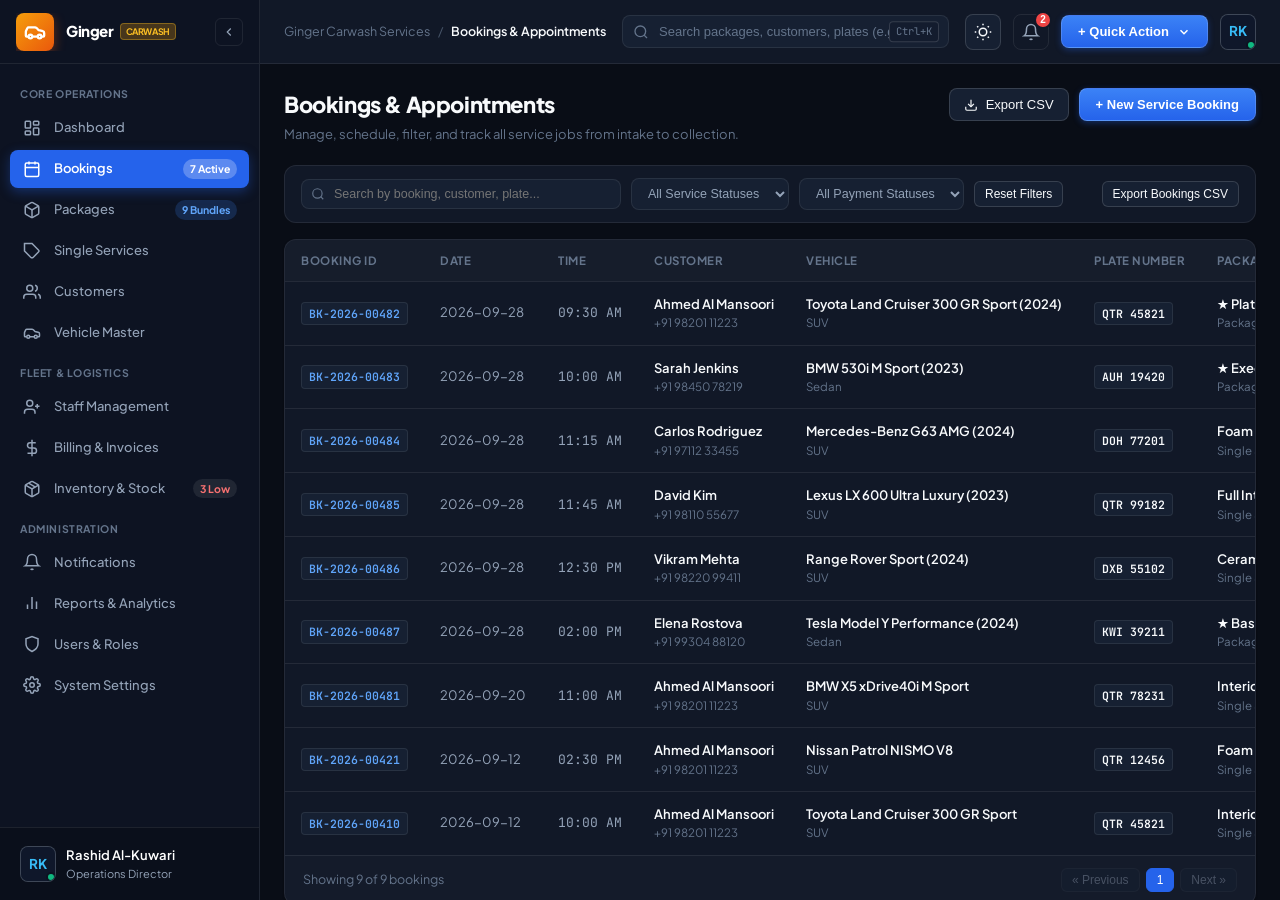
==== index.html @ 5193eb84 "first commit" ====
﻿<!DOCTYPE html>
<html lang="en" data-theme="dark">

<head>
  <meta charset="UTF-8">
  <meta name="viewport" content="width=device-width, initial-scale=1.0">
  <title>Ginger Carwash Services - Professional Car Wash & Detailing Management Platform</title>
  <meta name="description"
    content="Production-grade SaaS Car Wash & Detailing Operations System for Ginger Carwash Services. Manage packages, bookings, 11-stage workflow, customers, vehicles, inventory, staff, and billing.">

  <!-- Stylesheets -->
  <link rel="stylesheet" href="css/main.css">
  <link rel="stylesheet" href="css/components.css">
  <link rel="stylesheet" href="css/print.css" media="print">
</head>

<body data-theme="dark">
  <div id="app-root">

    <!-- =====================================================================
         SIDEBAR NAVIGATION
         ===================================================================== -->
    <aside class="sidebar" id="main-sidebar">
      <div class="sidebar-header">
        <a href="#" class="brand-wrapper" onclick="GingerApp.navigateTo('dashboard'); return false;">
          <div class="brand-icon" id="sidebar-brand-icon">
            <img src="./assets/images/logo-carwash.png" alt=""> 
          </div>
          <div class="brand-info">
            <span class="brand-name">Ginger <span class="brand-badge">CARWASH</span></span>
          </div>
        </a>
        <button class="sidebar-collapse-btn" id="sidebar-toggle-btn" title="Toggle Sidebar">
          <svg width="14" height="14" viewBox="0 0 24 24" fill="none" stroke="currentColor" stroke-width="2">
            <path d="M15 18l-6-6 6-6" />
          </svg>
        </button>
      </div>

      <nav class="sidebar-nav-container custom-scroll">
        <div class="nav-section-title">Core Operations</div>

        <a href="#dashboard" class="nav-item active" data-module="dashboard">
          <span class="nav-item-icon">
            <svg viewBox="0 0 24 24" fill="none" stroke="currentColor">
              <rect x="3" y="3" width="7" height="9" rx="1" />
              <rect x="14" y="3" width="7" height="5" rx="1" />
              <rect x="14" y="12" width="7" height="9" rx="1" />
              <rect x="3" y="16" width="7" height="5" rx="1" />
            </svg>
          </span>
          <span class="nav-item-label">Dashboard</span>
        </a>

        <a href="#bookings" class="nav-item" data-module="bookings">
          <span class="nav-item-icon">
            <svg viewBox="0 0 24 24" fill="none" stroke="currentColor">
              <rect x="3" y="4" width="18" height="18" rx="2" ry="2" />
              <line x1="16" y1="2" x2="16" y2="6" />
              <line x1="8" y1="2" x2="8" y2="6" />
              <line x1="3" y1="10" x2="21" y2="10" />
            </svg>
          </span>
          <span class="nav-item-label">Bookings</span>
          <span class="nav-item-badge">7 Active</span>
        </a>


        <!-- DEDICATED PACKAGES MODULE -->
        <a href="#packages" class="nav-item" data-module="packages">
          <span class="nav-item-icon">
            <svg viewBox="0 0 24 24" fill="none" stroke="currentColor">
              <path
                d="M21 16V8a2 2 0 0 0-1-1.73l-7-4a2 2 0 0 0-2 0l-7 4A2 2 0 0 0 3 8v8a2 2 0 0 0 1 1.73l7 4a2 2 0 0 0 2 0l7-4A2 2 0 0 0 21 16z" />
              <polyline points="3.27 6.96 12 12.01 20.73 6.96" />
              <line x1="12" y1="22.08" x2="12" y2="12" />
            </svg>
          </span>
          <span class="nav-item-label">Packages</span>
          <span class="nav-item-badge" style="background: rgba(59, 130, 246, 0.2); color: #60a5fa;">9 Bundles</span>
        </a>

        <a href="#services" class="nav-item" data-module="services">
          <span class="nav-item-icon">
            <svg viewBox="0 0 24 24" fill="none" stroke="currentColor">
              <path d="M20.59 13.41l-7.17 7.17a2 2 0 0 1-2.83 0L2 12V2h10l8.59 8.59a2 2 0 0 1 0 2.82z" />
              <line x1="7" y1="7" x2="7.01" y2="7" />
            </svg>
          </span>
          <span class="nav-item-label">Single Services</span>
        </a>

        <a href="#customers" class="nav-item" data-module="customers">
          <span class="nav-item-icon">
            <svg viewBox="0 0 24 24" fill="none" stroke="currentColor">
              <path d="M17 21v-2a4 4 0 0 0-4-4H5a4 4 0 0 0-4 4v2" />
              <circle cx="9" cy="7" r="4" />
              <path d="M23 21v-2a4 4 0 0 0-3-3.87" />
              <path d="M16 3.13a4 4 0 0 1 0 7.75" />
            </svg>
          </span>
          <span class="nav-item-label">Customers</span>
        </a>

        <a href="#vehicles" class="nav-item" data-module="vehicles">
          <span class="nav-item-icon">
            <svg viewBox="0 0 24 24" fill="none" stroke="currentColor">
              <path
                d="M19 17h2c.6 0 1-.4 1-1v-3c0-.9-.7-1.7-1.5-1.9C18.7 10.6 16 10 16 10s-1.3-1.4-2.2-2.3c-.5-.4-1.1-.7-1.8-.7H5c-.6 0-1.1.4-1.4.9l-1.4 2.9A3.7 3.7 0 0 0 2 12v4c0 .6.4 1 1 1h2" />
              <circle cx="7" cy="17" r="2" />
              <path d="M9 17h6" />
              <circle cx="17" cy="17" r="2" />
            </svg>
          </span>
          <span class="nav-item-label">Vehicle Master</span>
        </a>

        <div class="nav-section-title">Fleet & Logistics</div>

        <a href="#staff" class="nav-item" data-module="staff">
          <span class="nav-item-icon">
            <svg viewBox="0 0 24 24" fill="none" stroke="currentColor">
              <path d="M16 21v-2a4 4 0 0 0-4-4H6a4 4 0 0 0-4 4v2" />
              <circle cx="9" cy="7" r="4" />
              <line x1="19" y1="8" x2="19" y2="14" />
              <line x1="22" y1="11" x2="16" y2="11" />
            </svg>
          </span>
          <span class="nav-item-label">Staff Management</span>
        </a>

        <a href="#billing" class="nav-item" data-module="billing">
          <span class="nav-item-icon">
            <svg viewBox="0 0 24 24" fill="none" stroke="currentColor">
              <line x1="12" y1="1" x2="12" y2="23" />
              <path d="M17 5H9.5a3.5 3.5 0 0 0 0 7h5a3.5 3.5 0 0 1 0 7H6" />
            </svg>
          </span>
          <span class="nav-item-label">Billing & Invoices</span>
        </a>

        <a href="#inventory" class="nav-item" data-module="inventory">
          <span class="nav-item-icon">
            <svg viewBox="0 0 24 24" fill="none" stroke="currentColor">
              <line x1="16.5" y1="9.4" x2="7.5" y2="4.21" />
              <path
                d="M21 16V8a2 2 0 0 0-1-1.73l-7-4a2 2 0 0 0-2 0l-7 4A2 2 0 0 0 3 8v8a2 2 0 0 0 1 1.73l7 4a2 2 0 0 0 2 0l7-4A2 2 0 0 0 21 16z" />
              <polyline points="3.27 6.96 12 12.01 20.73 6.96" />
              <line x1="12" y1="22.08" x2="12" y2="12" />
            </svg>
          </span>
          <span class="nav-item-label">Inventory & Stock</span>
          <span class="nav-item-badge" style="color: #f87171; border-color: rgba(239, 68, 68, 0.3);">3 Low</span>
        </a>

        <div class="nav-section-title">Administration</div>

        <a href="#notifications" class="nav-item" data-module="notifications">
          <span class="nav-item-icon">
            <svg viewBox="0 0 24 24" fill="none" stroke="currentColor">
              <path d="M18 8A6 6 0 0 0 6 8c0 7-3 9-3 9h18s-3-2-3-9" />
              <path d="M13.73 21a2 2 0 0 1-3.46 0" />
            </svg>
          </span>
          <span class="nav-item-label">Notifications</span>
        </a>

        <a href="#reports" class="nav-item" data-module="reports">
          <span class="nav-item-icon">
            <svg viewBox="0 0 24 24" fill="none" stroke="currentColor">
              <line x1="18" y1="20" x2="18" y2="10" />
              <line x1="12" y1="20" x2="12" y2="4" />
              <line x1="6" y1="20" x2="6" y2="14" />
            </svg>
          </span>
          <span class="nav-item-label">Reports & Analytics</span>
        </a>

        <a href="#roles" class="nav-item" data-module="roles">
          <span class="nav-item-icon">
            <svg viewBox="0 0 24 24" fill="none" stroke="currentColor">
              <path d="M12 22s8-4 8-10V5l-8-3-8 3v7c0 6 8 10 8 10z" />
            </svg>
          </span>
          <span class="nav-item-label">Users & Roles</span>
        </a>

        <a href="#settings" class="nav-item" data-module="settings">
          <span class="nav-item-icon">
            <svg viewBox="0 0 24 24" fill="none" stroke="currentColor">
              <circle cx="12" cy="12" r="3" />
              <path
                d="M19.4 15a1.65 1.65 0 0 0 .33 1.82l.06.06a2 2 0 0 1 0 2.83 2 2 0 0 1-2.83 0l-.06-.06a1.65 1.65 0 0 0-1.82-.33 1.65 1.65 0 0 0-1 1.51V21a2 2 0 0 1-2 2 2 2 0 0 1-2-2v-.09A1.65 1.65 0 0 0 9 19.4a1.65 1.65 0 0 0-1.82.33l-.06.06a2 2 0 0 1-2.83 0 2 2 0 0 1 0-2.83l.06-.06a1.65 1.65 0 0 0 .33-1.82 1.65 1.65 0 0 0-1.51-1H3a2 2 0 0 1-2-2 2 2 0 0 1 2-2h.09A1.65 1.65 0 0 0 4.6 9a1.65 1.65 0 0 0-.33-1.82l-.06-.06a2 2 0 0 1 0-2.83 2 2 0 0 1 2.83 0l.06.06a1.65 1.65 0 0 0 1.82.33H9a1.65 1.65 0 0 0 1-1.51V3a2 2 0 0 1 2-2 2 2 0 0 1 2 2v.09a1.65 1.65 0 0 0 1 1.51 1.65 1.65 0 0 0 1.82-.33l.06-.06a2 2 0 0 1 2.83 0 2 2 0 0 1 0 2.83l-.06.06a1.65 1.65 0 0 0-.33 1.82V9a1.65 1.65 0 0 0 1.51 1H21a2 2 0 0 1 2 2 2 2 0 0 1-2 2h-.09a1.65 1.65 0 0 0-1.51 1z" />
            </svg>
          </span>
          <span class="nav-item-label">System Settings</span>
        </a>
      </nav>

      <div class="sidebar-footer">
        <div class="user-profile-widget" id="sidebar-user-card" onclick="GingerApp.openLoginScreen()"
          title="Click to Switch Account / Terminal Authorization">
          <div class="user-avatar-wrap">
            <div class="user-avatar-img" id="sidebar-user-avatar">RK</div>
            <div class="user-online-badge"></div>
          </div>
          <div class="user-info">
            <span class="user-name" id="sidebar-user-name">Rashid Al-Kuwari</span>
            <span class="user-role" id="sidebar-user-role">Operations Director</span>
          </div>
        </div>
      </div>
    </aside>

    <!-- =====================================================================
         MAIN VIEWPORT WRAPPER
         ===================================================================== -->
    <div class="main-wrapper">

      <!-- TOPBAR -->
      <header class="topbar">
        <div class="topbar-left">
          <nav class="page-breadcrumb">
            <a href="#" onclick="GingerApp.navigateTo('dashboard'); return false;">Ginger Carwash Services</a>
            <span class="page-breadcrumb-separator">/</span>
            <span class="page-breadcrumb-current" id="topbar-breadcrumb-current">Operational Dashboard</span>
          </nav>
        </div>

        <div class="topbar-center">
          <div class="global-search-container">
            <svg class="global-search-icon" viewBox="0 0 24 24" fill="none" stroke="currentColor" stroke-width="2">
              <circle cx="11" cy="11" r="8" />
              <line x1="21" y1="21" x2="16.65" y2="16.65" />
            </svg>
            <input type="text" class="global-search-input"
              placeholder="Search packages, customers, plates (e.g. QTR 45821), bookings, invoices...">
            <span class="global-search-shortcut">Ctrl+K</span>
          </div>
        </div>

        <div class="topbar-right">
          <!-- LIGHT / DARK MODE TOGGLE BUTTON -->
          <button class="topbar-action-btn" id="theme-toggle-btn" onclick="GingerApp.toggleTheme()"
            title="Toggle Light / Dark Mode">
            <svg width="18" height="18" viewBox="0 0 24 24" fill="none" stroke="currentColor" stroke-width="2">
              <circle cx="12" cy="12" r="5"></circle>
              <line x1="12" y1="1" x2="12" y2="3"></line>
              <line x1="12" y1="21" x2="12" y2="23"></line>
              <line x1="4.22" y1="4.22" x2="5.64" y2="5.64"></line>
              <line x1="18.36" y1="18.36" x2="19.78" y2="19.78"></line>
              <line x1="1" y1="12" x2="3" y2="12"></line>
              <line x1="21" y1="12" x2="23" y2="12"></line>
              <line x1="4.22" y1="19.78" x2="5.64" y2="18.36"></line>
              <line x1="18.36" y1="5.64" x2="19.78" y2="4.22"></line>
            </svg>
          </button>

          <!-- Notification Bell -->
          <div style="position: relative;">
            <button class="topbar-action-btn" id="topbar-notif-btn" title="System Notifications">
              <svg width="18" height="18" viewBox="0 0 24 24" fill="none" stroke="currentColor" stroke-width="2">
                <path d="M18 8A6 6 0 0 0 6 8c0 7-3 9-3 9h18s-3-2-3-9" />
                <path d="M13.73 21a2 2 0 0 1-3.46 0" />
              </svg>
              <span class="badge-counter" id="topbar-notif-count">2</span>
            </button>
            <div class="popover-menu" id="topbar-notif-dropdown" style="width: 320px;">
              <div
                style="padding: 8px 12px; font-weight: 700; font-size: 13px; border-bottom: 1px solid var(--border-subtle); display: flex; justify-content: space-between; align-items: center;">
                <span>Notifications</span>
                <a href="#" style="font-size: 11px; color: var(--primary-500); text-decoration: none;"
                  onclick="GingerApp.navigateTo('notifications'); return false;">View All</a>
              </div>
              <div id="topbar-notif-list" style="padding: 6px;"></div>
            </div>
          </div>

          <!-- Quick Action Dropdown -->
          <div class="quick-action-dropdown-wrap">
            <button class="btn-primary" id="btn-quick-action">
              <span>+ Quick Action</span>
              <svg width="14" height="14" viewBox="0 0 24 24" fill="none" stroke="currentColor" stroke-width="2.5">
                <polyline points="6 9 12 15 18 9" />
              </svg>
            </button>
            <div class="popover-menu" id="quick-action-menu">
              <div class="popover-item" onclick="GingerApp.openModal('add-booking-modal')">
                <span>📅</span> <span>New Service Booking</span>
              </div>
              <div class="popover-item" onclick="GingerApp.openCreatePackageModal()">
                <span>📦</span> <span>Create Package Bundle</span>
              </div>
              <div class="popover-item" onclick="GingerApp.openCreateCustomerModal()">
                <span>👤</span> <span>Register Customer</span>
              </div>
              <div class="popover-item" onclick="GingerApp.openCreateVehicleModal()">
                <span>🚗</span> <span>Add Vehicle to Master</span>
              </div>
              <div class="popover-item" onclick="GingerApp.openCreateServiceModal()">
                <span>✨</span> <span>Add Wash Service</span>
              </div>
              <div class="popover-item" onclick="GingerApp.openCreateStaffModal()">
                <span>🛠</span> <span>Add Staff Member</span>
              </div>
              <div class="popover-divider"></div>
              <div class="popover-item" onclick="GingerApp.openCreateProductModal()">
                <span>📦</span> <span>Add Inventory Product</span>
              </div>
            </div>
          </div>

          <!-- User Widget -->
          <div class="user-avatar-wrap" id="topbar-user-widget" style="cursor: pointer;" title="User Profile">
            <div class="user-avatar-img">RK</div>
            <div class="user-online-badge"></div>
          </div>
          <div class="popover-menu" id="user-profile-menu">
            <div style="padding: 10px 12px; border-bottom: 1px solid var(--border-subtle);">
              <div style="font-weight: 700; color: var(--text-primary);" id="topbar-user-name">Rashid Al-Kuwari</div>
              <div style="font-size: 11.5px; color: var(--text-tertiary);" id="topbar-user-role">Super Admin
                (Operations)</div>
            </div>
            <div class="popover-item" onclick="GingerApp.openLoginScreen()">
              <span>🔐</span> <span>Switch Account / Terminal Login</span>
            </div>
            <div class="popover-item" onclick="GingerApp.navigateTo('settings')">
              <span>⚙</span> <span>Business & System Settings</span>
            </div>
            <div class="popover-item" onclick="GingerApp.toggleTheme()">
              <span>🌓</span> <span>Toggle Dark / Light Mode</span>
            </div>
            <div class="popover-item" onclick="GingerVerifier.runAll()">
              <span>🧪</span> <span>Run System Verification Suite</span>
            </div>
            <div class="popover-divider"></div>
            <div class="popover-item" style="color: var(--danger);" onclick="GingerApp.signOut()">
              <span>🚪</span> <span>Sign Out to Login Screen</span>
            </div>
          </div>
        </div>
      </header>

      <!-- PAGE CONTENT AREA -->
      <main class="page-content-area custom-scroll">

        <!-- ===================================================================
             1. DASHBOARD PAGE
             =================================================================== -->
        <section id="page-dashboard" class="page-module active-module">
          <div class="module-header">
            <div class="module-title-group">
              <h1>Operational Dashboard</h1>
              <p>Ginger Carwash Services live service volume, customer bookings, staff schedules, and revenue.</p>
            </div>
            <div class="module-actions">
              <button class="btn-secondary" onclick="ReportsEngine.exportToCsv('bookings')">
                <svg width="14" height="14" viewBox="0 0 24 24" fill="none" stroke="currentColor" stroke-width="2">
                  <path d="M21 15v4a2 2 0 0 1-2 2H5a2 2 0 0 1-2-2v-4" />
                  <polyline points="7 10 12 15 17 10" />
                  <line x1="12" y1="15" x2="12" y2="3" />
                </svg>
                Export CSV
              </button>
              <button class="btn-primary" onclick="GingerApp.openModal('add-booking-modal')">
                + New Service Booking
              </button>
            </div>
          </div>

          <!-- KPI Grid -->
          <div class="kpi-grid">
            <div class="kpi-card accent-primary">
              <div class="kpi-top">
                <span class="kpi-label">Total Bookings</span>
                <div class="kpi-icon-wrap">📅</div>
              </div>
              <div class="kpi-value" id="kpi-total-bookings">7</div>
              <div class="kpi-trend trend-up">
                <span>↑ +18.4%</span>
                <span style="color: var(--text-tertiary);">vs last week</span>
              </div>
            </div>

            <div class="kpi-card accent-cyan">
              <div class="kpi-top">
                <span class="kpi-label">Today's Bookings</span>
                <div class="kpi-icon-wrap">🚗</div>
              </div>
              <div class="kpi-value" id="kpi-today-bookings">7</div>
              <div class="kpi-trend trend-up">
                <span>↑ 4 new today</span>
                <span style="color: var(--text-tertiary);">on schedule</span>
              </div>
            </div>

            <div class="kpi-card accent-success">
              <div class="kpi-top">
                <span class="kpi-label">Completed Washes</span>
                <div class="kpi-icon-wrap">✓</div>
              </div>
              <div class="kpi-value" id="kpi-completed-services">2</div>
              <div class="kpi-trend trend-up">
                <span>99.2%</span>
                <span style="color: var(--text-tertiary);">on-time rate</span>
              </div>
            </div>

            <div class="kpi-card accent-warning">
              <div class="kpi-top">
                <span class="kpi-label">Active Services</span>
                <div class="kpi-icon-wrap">⏱</div>
              </div>
              <div class="kpi-value" id="kpi-pending-services">5</div>
              <div class="kpi-trend trend-neutral">
                <span>Services currently in progress</span>
              </div>
            </div>

            <div class="kpi-card accent-purple">
              <div class="kpi-top">
                <span class="kpi-label">Registered Customers</span>
                <div class="kpi-icon-wrap">👥</div>
              </div>
              <div class="kpi-value" id="kpi-total-customers">6</div>
              <div class="kpi-trend trend-up">
                <span>2 VIP accounts</span>
              </div>
            </div>

            <div class="kpi-card accent-success">
              <div class="kpi-top">
                <span class="kpi-label">Today's Revenue</span>
                <div class="kpi-icon-wrap">₹</div>
              </div>
              <div class="kpi-value" id="kpi-total-revenue">₹ 10,443</div>
              <div class="kpi-trend trend-up">
                <span>↑ +12.5%</span>
                <span style="color: var(--text-tertiary);">vs yesterday</span>
              </div>
            </div>

            <div class="kpi-card accent-warning">
              <div class="kpi-top">
                <span class="kpi-label">Pending Payments</span>
                <div class="kpi-icon-wrap">💳</div>
              </div>
              <div class="kpi-value" id="kpi-pending-payments">₹ 767</div>
              <div class="kpi-trend trend-neutral">
                <span>1 invoice pending</span>
              </div>
            </div>

            <div class="kpi-card accent-danger">
              <div class="kpi-top">
                <span class="kpi-label">Low Stock Alerts</span>
                <div class="kpi-icon-wrap">⚠</div>
              </div>
              <div class="kpi-value" id="kpi-low-stock" style="color: #f87171;">3</div>
              <div class="kpi-trend trend-down">
                <span>Items need reorder</span>
              </div>
            </div>
          </div>

          <!-- Service Status Overview (Workflow Lifecycle) -->
          <div class="service-status-bar"
            style="background: var(--bg-surface-elevated); border: 1px solid var(--border-medium); border-radius: var(--radius-lg); padding: 18px 20px;">
            <div class="service-status-header"
              style="margin-bottom: 14px; display: flex; justify-content: space-between; align-items: center;">
              <div class="service-status-title"
                style="display: flex; align-items: center; gap: 8px; font-weight: 700; font-size: 14px; color: var(--text-primary);">
                <svg width="18" height="18" viewBox="0 0 24 24" fill="none" stroke="currentColor" stroke-width="2">
                  <path d="M22 11.08V12a10 10 0 1 1-5.93-9.14" />
                  <polyline points="22 4 12 14.01 9 11.01" />
                </svg>
                <span>Today's Service Workflow & Booking Statuses</span>
              </div>
              <button class="btn-secondary btn-sm" onclick="GingerApp.navigateTo('bookings')">
                View All Bookings →
              </button>
            </div>
            <div class="status-summary-pills-grid" id="dashboard-status-summary-grid"
              style="display: grid; grid-template-columns: repeat(auto-fit, minmax(140px, 1fr)); gap: 12px;">
              <!-- Rendered via JS: Confirmed, Checked In, In Service, Quality Check, Ready for Pickup, Completed -->
            </div>
          </div>

          <!-- Charts Grid -->
          <div class="charts-grid-2">
            <div class="chart-card">
              <div class="chart-header">
                <div class="chart-title">Booking Overview by Day</div>
                <div class="chart-legend">
                  <div class="legend-item"><span class="legend-color" style="background: #2563eb;"></span> Completed
                  </div>
                  <div class="legend-item"><span class="legend-color" style="background: #f59e0b;"></span> In Service
                  </div>
                </div>
              </div>
              <div class="svg-chart-container" id="chart-bookings-overview-svg"></div>
            </div>

            <div class="chart-card">
              <div class="chart-header">
                <div class="chart-title">Revenue Trajectory (₹)</div>
                <div class="chart-legend">
                  <div class="legend-item"><span class="legend-color" style="background: #10b981;"></span> Daily Gross
                  </div>
                </div>
              </div>
              <div class="svg-chart-container" id="chart-revenue-overview-svg"></div>
            </div>
          </div>

          <!-- Today's Appointments Table -->
          <div class="table-card" style="margin-bottom: 24px;">
            <div class="modal-header" style="border-bottom: 1px solid var(--border-subtle); background: transparent;">
              <div class="modal-title">
                <svg width="18" height="18" viewBox="0 0 24 24" fill="none" stroke="currentColor" stroke-width="2">
                  <circle cx="12" cy="12" r="10" />
                  <polyline points="12 6 12 12 16 14" />
                </svg>
                <span>Today's Service Appointments</span>
              </div>
              <button class="btn-secondary btn-sm" onclick="GingerApp.navigateTo('bookings')">View All Bookings
                →</button>
            </div>
            <div class="table-responsive">
              <table class="data-table">
                <thead>
                  <tr>
                    <th>Booking ID</th>
                    <th>Customer</th>
                    <th>Vehicle</th>
                    <th>Service / Package</th>
                    <th>Staff Assigned</th>
                    <th>Appt Time</th>
                    <th>Status</th>
                    <th>Payment</th>
                    <th>Actions</th>
                  </tr>
                </thead>
                <tbody id="dashboard-today-table-body">
                  <!-- Populated via JS -->
                </tbody>
              </table>
            </div>
          </div>

          <!-- Low Stock Alert Box -->
          <div class="table-card">
            <div class="modal-header" style="border-bottom: 1px solid var(--border-subtle); background: transparent;">
              <div class="modal-title" style="color: #f87171;">
                <svg width="18" height="18" viewBox="0 0 24 24" fill="none" stroke="currentColor" stroke-width="2">
                  <path d="M10.29 3.86L1.82 18a2 2 0 0 0 1.71 3h16.94a2 2 0 0 0 1.71-3L13.71 3.86a2 2 0 0 0-3.42 0z" />
                  <line x1="12" y1="9" x2="12" y2="13" />
                  <line x1="12" y1="17" x2="12.01" y2="17" />
                </svg>
                <span>Low Consumables & Chemical Alerts</span>
              </div>
              <button class="btn-secondary btn-sm" onclick="GingerApp.navigateTo('inventory')">Manage Stock →</button>
            </div>
            <div class="table-responsive">
              <table class="data-table">
                <thead>
                  <tr>
                    <th>Chemical / Consumable Product</th>
                    <th>Current Stock</th>
                    <th>Minimum Safety Level</th>
                    <th>Preferred Supplier</th>
                    <th>Alert Status</th>
                    <th>Action</th>
                  </tr>
                </thead>
                <tbody id="dashboard-low-stock-body">
                  <!-- Populated via JS -->
                </tbody>
              </table>
            </div>
          </div>
        </section>

        <!-- ===================================================================
             2. BOOKINGS & APPOINTMENTS PAGE
             =================================================================== -->
        <section id="page-bookings" class="page-module">
          <div class="module-header">
            <div class="module-title-group">
              <h1>Bookings & Appointments</h1>
              <p>Manage, schedule, filter, and track all service jobs from intake to collection.</p>
            </div>
            <div class="module-actions">
              <button class="btn-secondary" onclick="ReportsEngine.exportToCsv('bookings')">
                <svg width="14" height="14" viewBox="0 0 24 24" fill="none" stroke="currentColor" stroke-width="2">
                  <path d="M21 15v4a2 2 0 0 1-2 2H5a2 2 0 0 1-2-2v-4" />
                  <polyline points="7 10 12 15 17 10" />
                  <line x1="12" y1="15" x2="12" y2="3" />
                </svg>
                Export CSV
              </button>
              <button class="btn-primary" onclick="GingerApp.openModal('add-booking-modal')">
                + New Service Booking
              </button>
            </div>
          </div>

          <!-- Filter Toolbar -->
          <div class="filter-toolbar">
            <div class="filter-group-left">
              <div class="filter-search-box">
                <svg viewBox="0 0 24 24" fill="none" stroke="currentColor" stroke-width="2">
                  <circle cx="11" cy="11" r="8" />
                  <line x1="21" y1="21" x2="16.65" y2="16.65" />
                </svg>
                <input type="text" id="filter-bookings-search" placeholder="Search by booking, customer, plate..."
                  oninput="GingerApp.filters.bookings.search = this.value; GingerApp.renderBookingsTable();">
              </div>

              <select class="filter-select" id="filter-bookings-status"
                onchange="GingerApp.filters.bookings.status = this.value; GingerApp.renderBookingsTable();">
                <option value="all">All Service Statuses</option>
                <option value="Pending">Pending</option>
                <option value="Confirmed">Confirmed</option>
                <option value="Checked In">Checked In</option>
                <option value="In Service">In Service</option>
                <option value="Quality Check">Quality Check</option>
                <option value="Ready for Pickup">Ready for Pickup</option>
                <option value="Completed">Completed</option>
                <option value="Cancelled">Cancelled</option>
              </select>

              <select class="filter-select" id="filter-bookings-payment"
                onchange="GingerApp.filters.bookings.payment = this.value; GingerApp.renderBookingsTable();">
                <option value="all">All Payment Statuses</option>
                <option value="Paid">Paid</option>
                <option value="Pending">Payment Pending</option>
              </select>

              <button class="btn-secondary btn-sm" onclick="GingerApp.resetBookingFilters()">Reset Filters</button>
            </div>

            <div class="filter-group-right">
              <button class="btn-secondary btn-sm" onclick="ReportsEngine.exportToCsv('bookings')">
                Export Bookings CSV
              </button>
            </div>
          </div>

          <!-- Bookings Table -->
          <div class="table-card">
            <div class="table-responsive">
              <table class="data-table">
                <thead>
                  <tr>
                    <th class="sortable">Booking ID</th>
                    <th class="sortable">Date</th>
                    <th>Time</th>
                    <th>Customer</th>
                    <th>Vehicle</th>
                    <th>Plate Number</th>
                    <th>Package / Service</th>
                    <th>Assigned Staff</th>
                    <th>Amount</th>
                    <th>Payment</th>
                    <th>Status</th>
                    <th>Actions</th>
                  </tr>
                </thead>
                <tbody id="bookings-table-body">
                  <!-- Populated via JS -->
                </tbody>
              </table>
            </div>
            <div class="table-footer">
              <span id="bookings-count-label">Showing bookings</span>
              <div class="pagination-controls">
                <button class="pagination-btn" disabled>« Previous</button>
                <button class="pagination-btn active">1</button>
                <button class="pagination-btn" disabled>Next »</button>
              </div>
            </div>
          </div>
        </section>


        <!-- ===================================================================
             4. DEDICATED PACKAGES MODULE
             =================================================================== -->
        <section id="page-packages" class="page-module">
          <div class="module-header">
            <div class="module-title-group">
              <h1>Car Wash Packages & Detailing Bundles</h1>
              <p>Design, configure, and manage comprehensive car wash packages tailored for different vehicle classes.
              </p>
            </div>
            <div class="module-actions">
              <div class="view-toggle-group">
                <button type="button" class="view-toggle-btn active" id="btn-packages-view-cards"
                  onclick="GingerApp.togglePackagesView('cards')">
                  <svg width="14" height="14" viewBox="0 0 24 24" fill="none" stroke="currentColor" stroke-width="2">
                    <rect x="3" y="3" width="7" height="7"></rect>
                    <rect x="14" y="3" width="7" height="7"></rect>
                    <rect x="14" y="14" width="7" height="7"></rect>
                    <rect x="3" y="14" width="7" height="7"></rect>
                  </svg>
                  Package Cards
                </button>
                <button type="button" class="view-toggle-btn" id="btn-packages-view-table"
                  onclick="GingerApp.togglePackagesView('table')">
                  <svg width="14" height="14" viewBox="0 0 24 24" fill="none" stroke="currentColor" stroke-width="2">
                    <line x1="8" y1="6" x2="21" y2="6"></line>
                    <line x1="8" y1="12" x2="21" y2="12"></line>
                    <line x1="8" y1="18" x2="21" y2="18"></line>
                    <line x1="3" y1="6" x2="3.01" y2="6"></line>
                    <line x1="3" y1="12" x2="3.01" y2="12"></line>
                    <line x1="3" y1="18" x2="3.01" y2="18"></line>
                  </svg>
                  Table View
                </button>
              </div>
              <button class="btn-secondary" onclick="ReportsEngine.exportToCsv('packages')">
                <svg width="14" height="14" viewBox="0 0 24 24" fill="none" stroke="currentColor" stroke-width="2">
                  <path d="M21 15v4a2 2 0 0 1-2 2H5a2 2 0 0 1-2-2v-4" />
                  <polyline points="7 10 12 15 17 10" />
                  <line x1="12" y1="15" x2="12" y2="3" />
                </svg>
                Export CSV
              </button>
              <button class="btn-secondary" onclick="GingerApp.openPurchasePackageModal()"
                style="border-color: #3b82f6; color: #60a5fa;">
                + Purchase / Assign Package
              </button>
              <button class="btn-primary" onclick="GingerApp.openCreatePackageModal()">
                + Create New Package
              </button>
            </div>
          </div>

          <!-- Filter Toolbar for Packages -->
          <div class="filter-toolbar">
            <div class="filter-group-left">
              <div class="filter-search-box">
                <svg viewBox="0 0 24 24" fill="none" stroke="currentColor" stroke-width="2">
                  <circle cx="11" cy="11" r="8" />
                  <line x1="21" y1="21" x2="16.65" y2="16.65" />
                </svg>
                <input type="text" id="filter-packages-search" placeholder="Search package name, type, description..."
                  oninput="GingerApp.filters.packages.search = this.value; GingerApp.renderPackagesTable();">
              </div>

              <select class="filter-select" id="filter-packages-type"
                onchange="GingerApp.filters.packages.type = this.value; GingerApp.renderPackagesTable();">
                <option value="all">All Package Categories</option>
                <option value="Basic Wash">Basic Wash</option>
                <option value="Standard Wash">Standard Wash</option>
                <option value="Premium Wash">Premium Wash</option>
                <option value="Interior Cleaning">Interior Cleaning</option>
                <option value="Exterior Cleaning">Exterior Cleaning</option>
                <option value="Full Car Detailing">Full Car Detailing</option>
                <option value="Express Wash">Express Wash</option>
                <option value="Deep Cleaning">Deep Cleaning</option>
                <option value="SUV / Large Vehicle Packages">SUV / Large Vehicle Packages</option>
              </select>

              <select class="filter-select" id="filter-packages-vehicle"
                onchange="GingerApp.filters.packages.vehicle = this.value; GingerApp.renderPackagesTable();">
                <option value="all">All Vehicle Types</option>
                <option value="All Types">All Types</option>
                <option value="Sedan / Hatchback">Sedan / Hatchback</option>
                <option value="SUV / Truck">SUV / Truck</option>
              </select>

              <select class="filter-select" id="filter-packages-status"
                onchange="GingerApp.filters.packages.status = this.value; GingerApp.renderPackagesTable();">
                <option value="all">All Statuses</option>
                <option value="Active">Active</option>
                <option value="Inactive">Inactive</option>
              </select>

              <select class="filter-select" id="filter-packages-price"
                onchange="GingerApp.filters.packages.priceRange = this.value; GingerApp.renderPackagesTable();">
                <option value="all">All Price Ranges</option>
                <option value="under-1500">Under ₹1,500</option>
                <option value="1500-3000">₹1,500 - ₹3,000</option>
                <option value="3000-6000">₹3,000 - ₹6,000</option>
                <option value="above-6000">Above ₹6,000</option>
              </select>

              <button class="btn-secondary btn-sm" onclick="GingerApp.resetPackageFilters()">Reset Filters</button>
            </div>
          </div>

          <!-- Cards View (Primary Display with Washes, Validity & Price) -->
          <div id="packages-cards-container">
            <div class="packages-cards-grid" id="packages-cards-grid">
              <!-- Populated via JS -->
            </div>
          </div>

          <!-- Table View (Toggleable) -->
          <div class="table-card" id="packages-table-container" style="display: none; margin-top: 16px;">
            <div class="table-responsive">
              <table class="data-table">
                <thead>
                  <tr>
                    <th>Package Name</th>
                    <th>Category</th>
                    <th>Vehicle Type</th>
                    <th>Included Washes</th>
                    <th>Validity Period</th>
                    <th>Included Services</th>
                    <th>Duration</th>
                    <th>Pricing (Pkg / Reg)</th>
                    <th>Status</th>
                    <th>Actions</th>
                  </tr>
                </thead>
                <tbody id="packages-table-body">
                  <!-- Populated via JS -->
                </tbody>
              </table>
            </div>
            <div class="table-footer">
              <span id="packages-count-label">Showing packages</span>
            </div>
          </div>
        </section>

        <!-- ===================================================================
             5. SINGLE SERVICES MODULE
             =================================================================== -->
        <section id="page-services" class="page-module">
          <div class="module-header">
            <div class="module-title-group">
              <h1>Individual Wash & Detailing Services</h1>
              <p>Manage standalone detailing treatments, duration, and baseline pricing.</p>
            </div>
            <div class="module-actions">
              <button class="btn-primary" onclick="GingerApp.openCreateServiceModal()">+ Add New Service</button>
            </div>
          </div>

          <div class="services-catalog-grid" id="services-grid-container">
            <!-- Populated via JS -->
          </div>
        </section>

        <!-- ===================================================================
             6. CUSTOMERS MODULE
             =================================================================== -->
        <section id="page-customers" class="page-module">
          <div class="module-header">
            <div class="module-title-group">
              <h1>Customer Directory</h1>
              <p>Customer profiles, service history, owned vehicles, and lifetime spending.</p>
            </div>
            <div class="module-actions">
              <button class="btn-secondary" onclick="ReportsEngine.exportToCsv('customers')">Export CSV</button>
              <button class="btn-primary" onclick="GingerApp.openCreateCustomerModal()">+ Register Customer</button>
            </div>
          </div>

          <div class="filter-toolbar">
            <div class="filter-group-left">
              <div class="filter-search-box">
                <svg viewBox="0 0 24 24" fill="none" stroke="currentColor" stroke-width="2">
                  <circle cx="11" cy="11" r="8" />
                  <line x1="21" y1="21" x2="16.65" y2="16.65" />
                </svg>
                <input type="text" placeholder="Search customer by name, phone, email..."
                  oninput="GingerApp.filters.customers.search = this.value; GingerApp.renderCustomersTable();">
              </div>
            </div>
          </div>

          <div class="table-card">
            <div class="table-responsive">
              <table class="data-table">
                <thead>
                  <tr>
                    <th>Customer ID</th>
                    <th>Full Name</th>
                    <th>Phone Number</th>
                    <th>Email Address</th>
                    <th>Vehicles</th>
                    <th>Total Bookings</th>
                    <th>Last Visit</th>
                    <th>Lifetime Spend</th>
                    <th>Actions</th>
                  </tr>
                </thead>
                <tbody id="customers-table-body">
                  <!-- Populated via JS -->
                </tbody>
              </table>
            </div>
            <div class="table-footer">
              <span id="customers-count-label">Showing customers</span>
            </div>
          </div>
        </section>

        <!-- ===================================================================
             6B. DEDICATED CUSTOMER PROFILE PAGE MODULE (Requirement)
             =================================================================== -->
        <section id="page-customer-profile" class="page-module">
          <div class="customer-profile-container">
            <!-- Top Navigation & Back Link -->
            <div class="profile-top-nav">
              <button type="button" class="btn-back-link" onclick="GingerApp.navigateTo('customers')">
                <svg width="16" height="16" viewBox="0 0 24 24" fill="none" stroke="currentColor" stroke-width="2">
                  <line x1="19" y1="12" x2="5" y2="12"></line>
                  <polyline points="12 19 5 12 12 5"></polyline>
                </svg>
                Back to Customer Directory
              </button>
              <div style="font-size: 12px; color: var(--text-tertiary);">
                Customer Profile View
              </div>
            </div>

            <!-- Customer Hero Banner -->
            <div class="customer-profile-hero">
              <div class="profile-hero-left">
                <div class="customer-avatar-large" id="cp-avatar">--</div>
                <div class="profile-hero-meta">
                  <h1>
                    <span id="cp-name">Customer Name</span>
                    <span class="mono-tag" id="cp-id"
                      style="font-size: 13px; font-weight: normal; color: #60a5fa;">CUST-0000</span>
                  </h1>
                  <div class="profile-contact-chips">
                    <span class="profile-chip">
                      <svg width="14" height="14" viewBox="0 0 24 24" fill="none" stroke="currentColor"
                        stroke-width="2">
                        <path
                          d="M22 16.92v3a2 2 0 0 1-2.18 2 19.79 19.79 0 0 1-8.63-3.07 19.5 19.5 0 0 1-6-6 19.79 19.79 0 0 1-3.07-8.67A2 2 0 0 1 4.11 2h3a2 2 0 0 1 2 1.72 12.84 12.84 0 0 0 .7 2.81 2 2 0 0 1-.45 2.11L8.09 9.91a16 16 0 0 0 6 6l1.27-1.27a2 2 0 0 1 2.11-.45 12.84 12.84 0 0 0 2.81.7A2 2 0 0 1 22 16.92z">
                        </path>
                      </svg>
                      <span id="cp-phone">--</span>
                    </span>
                    <span class="profile-chip">
                      <svg width="14" height="14" viewBox="0 0 24 24" fill="none" stroke="currentColor"
                        stroke-width="2">
                        <path d="M4 4h16c1.1 0 2 .9 2 2v12c0 1.1-.9 2-2 2H4c-1.1 0-2-.9-2-2V6c0-1.1.9-2 2-2z"></path>
                        <polyline points="22,6 12,13 2,6"></polyline>
                      </svg>
                      <span id="cp-email">--</span>
                    </span>
                    <span class="profile-chip">
                      <svg width="14" height="14" viewBox="0 0 24 24" fill="none" stroke="currentColor"
                        stroke-width="2">
                        <path d="M21 10c0 7-9 13-9 13s-9-6-9-13a9 9 0 0 1 18 0z"></path>
                        <circle cx="12" cy="10" r="3"></circle>
                      </svg>
                      <span id="cp-address">Doha, Qatar</span>
                    </span>
                  </div>
                  <div style="margin-top: 8px; font-size: 12px; color: var(--text-tertiary);" id="cp-notes-container">
                    📝 <span id="cp-notes" style="font-style: italic;">No special preferences.</span>
                  </div>
                </div>
              </div>
              <div class="profile-hero-actions">
                <button type="button" class="btn-primary" onclick="GingerApp.openBookingModalForCustomer()">
                  <svg width="15" height="15" viewBox="0 0 24 24" fill="none" stroke="currentColor" stroke-width="2">
                    <rect x="3" y="4" width="18" height="18" rx="2" ry="2"></rect>
                    <line x1="16" y1="2" x2="16" y2="6"></line>
                    <line x1="8" y1="2" x2="8" y2="6"></line>
                    <line x1="3" y1="10" x2="21" y2="10"></line>
                  </svg>
                  + New Booking
                </button>
                <button type="button" class="btn-secondary"
                  onclick="GingerApp.openPurchasePackageModal(GingerApp.activeProfileCustomerId)"
                  style="border-color: #3b82f6; color: #60a5fa;">
                  <svg width="15" height="15" viewBox="0 0 24 24" fill="none" stroke="currentColor" stroke-width="2">
                    <line x1="12" y1="5" x2="12" y2="19"></line>
                    <line x1="5" y1="12" x2="19" y2="12"></line>
                  </svg>
                  + Purchase / Assign Package
                </button>
                <button type="button" class="btn-secondary"
                  onclick="GingerApp.openEditCustomerModal(GingerApp.activeProfileCustomerId)">
                  ✏ Edit Details
                </button>
              </div>
            </div>

            <!-- Customer Stats Metrics Grid -->
            <div class="customer-profile-stats-grid">
              <div class="profile-stat-card">
                <div class="profile-stat-label">
                  <svg width="14" height="14" viewBox="0 0 24 24" fill="none" stroke="currentColor" stroke-width="2">
                    <circle cx="12" cy="12" r="10"></circle>
                    <polyline points="12 6 12 12 16 14"></polyline>
                  </svg>
                  Total Visits
                </div>
                <div class="profile-stat-value" id="cp-stat-visits">0</div>
                <div class="profile-stat-sub">Completed & active services</div>
              </div>
              <div class="profile-stat-card">
                <div class="profile-stat-label">
                  <svg width="14" height="14" viewBox="0 0 24 24" fill="none" stroke="currentColor" stroke-width="2">
                    <line x1="12" y1="1" x2="12" y2="23"></line>
                    <path d="M17 5H9.5a3.5 3.5 0 0 0 0 7h5a3.5 3.5 0 0 1 0 7H6"></path>
                  </svg>
                  Lifetime Spend
                </div>
                <div class="profile-stat-value" style="color: #34d399;" id="cp-stat-spend">₹ 0</div>
                <div class="profile-stat-sub">Total revenue generated</div>
              </div>
              <div class="profile-stat-card">
                <div class="profile-stat-label">
                  <svg width="14" height="14" viewBox="0 0 24 24" fill="none" stroke="currentColor" stroke-width="2">
                    <path
                      d="M21 16V8a2 2 0 0 0-1-1.73l-7-4a2 2 0 0 0-2 0l-7 4A2 2 0 0 0 3 8v8a2 2 0 0 0 1 1.73l7 4a2 2 0 0 0 2 0l7-4A2 2 0 0 0 21 16z">
                    </path>
                  </svg>
                  Active Packages
                </div>
                <div class="profile-stat-value" style="color: #60a5fa;" id="cp-stat-packages">0</div>
                <div class="profile-stat-sub">Current valid subscriptions</div>
              </div>
              <div class="profile-stat-card">
                <div class="profile-stat-label">
                  <svg width="14" height="14" viewBox="0 0 24 24" fill="none" stroke="currentColor" stroke-width="2">
                    <path d="M12 2.69l5.66 5.66a8 8 0 1 1-11.31 0z"></path>
                  </svg>
                  Remaining Washes
                </div>
                <div class="profile-stat-value" style="color: #10b981;" id="cp-stat-washes">0</div>
                <div class="profile-stat-sub">Available balance washes</div>
              </div>
              <div class="profile-stat-card">
                <div class="profile-stat-label">
                  <svg width="14" height="14" viewBox="0 0 24 24" fill="none" stroke="currentColor" stroke-width="2">
                    <rect x="1" y="3" width="15" height="13"></rect>
                    <polygon points="16 8 20 8 23 11 23 16 16 16 16 8"></polygon>
                    <circle cx="5.5" cy="18.5" r="2.5"></circle>
                    <circle cx="18.5" cy="18.5" r="2.5"></circle>
                  </svg>
                  Registered Vehicles
                </div>
                <div class="profile-stat-value" id="cp-stat-vehicles">0</div>
                <div class="profile-stat-sub">Linked customer fleet</div>
              </div>
            </div>

            <!-- Profile Tabs Navigation -->
            <div class="profile-tabs-nav">
              <button type="button" class="profile-tab-btn active" id="cptab-btn-vehicles"
                onclick="GingerApp.switchCustomerProfilePageTab('vehicles')">
                🚗 Registered Vehicles & Packages
                <span class="profile-tab-count-badge" id="cptab-badge-vehicles">0</span>
              </button>
              <button type="button" class="profile-tab-btn" id="cptab-btn-packages"
                onclick="GingerApp.switchCustomerProfilePageTab('packages')">
                📦 Package Purchase History
                <span class="profile-tab-count-badge" id="cptab-badge-packages">0</span>
              </button>
              <button type="button" class="profile-tab-btn" id="cptab-btn-bookings"
                onclick="GingerApp.switchCustomerProfilePageTab('bookings')">
                🗓 Service Booking History
                <span class="profile-tab-count-badge" id="cptab-badge-bookings">0</span>
              </button>
              <button type="button" class="profile-tab-btn" id="cptab-btn-payments"
                onclick="GingerApp.switchCustomerProfilePageTab('payments')">
                💳 Payment History
                <span class="profile-tab-count-badge" id="cptab-badge-payments">0</span>
              </button>
            </div>

            <!-- Tab Pane 1: Registered Vehicles & Package Status -->
            <div id="cptab-pane-vehicles">
              <div style="display: flex; justify-content: space-between; align-items: center; margin-bottom: 12px;">
                <div>
                  <h3 style="font-size: 15px; font-weight: 700; color: var(--text-primary); margin: 0;">Registered
                    Vehicles & Assigned Packages</h3>
                  <p style="font-size: 12px; color: var(--text-tertiary); margin: 2px 0 0 0;">View active package,
                    remaining balance washes, and validity status for each vehicle.</p>
                </div>
                <button type="button" class="btn-secondary btn-sm"
                  onclick="GingerApp.openAddVehicleForCustomer(GingerApp.activeProfileCustomerId)">+ Add
                  Vehicle</button>
              </div>
              <div class="vehicle-packages-grid" id="cp-vehicles-grid">
                <!-- Populated via JS -->
              </div>
            </div>

            <!-- Tab Pane 2: Package Purchase History & Active Packages -->
            <div id="cptab-pane-packages" style="display: none;">
              <div style="display: flex; justify-content: space-between; align-items: center; margin-bottom: 12px;">
                <div>
                  <h3 style="font-size: 15px; font-weight: 700; color: var(--text-primary); margin: 0;">Package Purchase
                    & Subscription History</h3>
                  <p style="font-size: 12px; color: var(--text-tertiary); margin: 2px 0 0 0;">Track purchase dates,
                    expiry dates, remaining balance washes, and wash redemption history.</p>
                </div>
                <button type="button" class="btn-primary btn-sm"
                  onclick="GingerApp.openPurchasePackageModal(GingerApp.activeProfileCustomerId)">+ Purchase New
                  Package</button>
              </div>
              <div class="table-card">
                <div class="table-responsive">
                  <table class="data-table">
                    <thead>
                      <tr>
                        <th>Package Name</th>
                        <th>Assigned Vehicle</th>
                        <th>Purchase Date</th>
                        <th>Expiry Date</th>
                        <th>Washes Balance</th>
                        <th>Price Paid</th>
                        <th>Validity Status</th>
                        <th>Actions</th>
                      </tr>
                    </thead>
                    <tbody id="cp-packages-table-body">
                      <!-- Populated via JS -->
                    </tbody>
                  </table>
                </div>
              </div>
            </div>

            <!-- Tab Pane 3: Service Booking History (Packages & Individual Services) -->
            <div id="cptab-pane-bookings" style="display: none;">
              <div style="display: flex; justify-content: space-between; align-items: center; margin-bottom: 12px;">
                <div>
                  <h3 style="font-size: 15px; font-weight: 700; color: var(--text-primary); margin: 0;">Service Booking
                    History</h3>
                  <p style="font-size: 12px; color: var(--text-tertiary); margin: 2px 0 0 0;">Comprehensive history of
                    package washes and individual detailing services.</p>
                </div>
                <button type="button" class="btn-primary btn-sm" onclick="GingerApp.openBookingModalForCustomer()">+
                  Create Booking</button>
              </div>
              <div class="table-card">
                <div class="table-responsive">
                  <table class="data-table">
                    <thead>
                      <tr>
                        <th>Booking ID</th>
                        <th>Date & Time</th>
                        <th>Vehicle</th>
                        <th>Service / Package</th>
                        <th>Service Type</th>
                        <th>Assigned Staff</th>
                        <th>Amount</th>
                        <th>Service Status</th>
                        <th>Payment Status</th>
                      </tr>
                    </thead>
                    <tbody id="cp-bookings-table-body">
                      <!-- Populated via JS -->
                    </tbody>
                  </table>
                </div>
              </div>
            </div>

            <!-- Tab Pane 4: Payment History -->
            <div id="cptab-pane-payments" style="display: none;">
              <div style="display: flex; justify-content: space-between; align-items: center; margin-bottom: 12px;">
                <div>
                  <h3 style="font-size: 15px; font-weight: 700; color: var(--text-primary); margin: 0;">Payment &
                    Billing History</h3>
                  <p style="font-size: 12px; color: var(--text-tertiary); margin: 2px 0 0 0;">Invoices, payments, and
                    receipts generated for packages and services.</p>
                </div>
              </div>
              <div class="table-card">
                <div class="table-responsive">
                  <table class="data-table">
                    <thead>
                      <tr>
                        <th>Invoice ID</th>
                        <th>Date</th>
                        <th>Description / Service</th>
                        <th>Total Amount</th>
                        <th>Payment Method</th>
                        <th>Status</th>
                        <th>Actions</th>
                      </tr>
                    </thead>
                    <tbody id="cp-payments-table-body">
                      <!-- Populated via JS -->
                    </tbody>
                  </table>
                </div>
              </div>
            </div>
          </div>
        </section>

        <!-- ===================================================================
             7. VEHICLE MASTER MODULE (INDEPENDENT OF CUSTOMERS)
             =================================================================== -->
        <section id="page-vehicles" class="page-module">
          <div class="module-header">
            <div class="module-title-group">
              <h1>Vehicle Master</h1>
              <p>Admin Vehicle Master: Manage Make, Model, and Vehicle Type (Hatchback, Sedan, SUV, MUV, Luxury, Coupe,
                Truck) independent of customers.</p>
            </div>
            <div class="module-actions">
              <button class="btn-primary" onclick="GingerApp.openVehicleMasterModal()">+ Add Vehicle to Master</button>
            </div>
          </div>

          <div class="filter-toolbar">
            <div class="filter-group-left">
              <div class="filter-search-box">
                <svg viewBox="0 0 24 24" fill="none" stroke="currentColor" stroke-width="2">
                  <circle cx="11" cy="11" r="8" />
                  <line x1="21" y1="21" x2="16.65" y2="16.65" />
                </svg>
                <input type="text" placeholder="Search make, model..."
                  oninput="GingerApp.filters.vehicles.search = this.value; GingerApp.renderVehiclesTable();">
              </div>
              <select class="filter-select" id="vm-type-filter"
                onchange="GingerApp.filters.vehicles.type = this.value; GingerApp.renderVehiclesTable();">
                <option value="all">All Vehicle Types</option>
                <option value="Hatchback">Hatchback</option>
                <option value="Sedan">Sedan</option>
                <option value="SUV">SUV</option>
                <option value="MUV">MUV</option>
                <option value="Luxury">Luxury</option>
                <option value="Coupe">Coupe</option>
                <option value="Truck">Truck</option>
              </select>
            </div>
          </div>

          <div class="table-card">
            <div class="table-responsive">
              <table class="data-table">
                <thead>
                  <tr>
                    <th>Master ID</th>
                    <th>Vehicle Make</th>
                    <th>Vehicle Model</th>
                    <th>Vehicle Type</th>
                    <th>Registered in Fleets</th>
                    <th>Actions</th>
                  </tr>
                </thead>
                <tbody id="vehicles-table-body">
                  <!-- Populated via JS -->
                </tbody>
              </table>
            </div>
            <div class="table-footer">
              <span id="vehicles-count-label">Showing vehicle models in Master</span>
            </div>
          </div>
        </section>

        <!-- ===================================================================
             8. STAFF MANAGEMENT MODULE
             =================================================================== -->
        <section id="page-staff" class="page-module">
          <div class="module-header">
            <div class="module-title-group">
              <h1>Staff & Technician Roster</h1>
              <p>Lead detailers, quality inspectors, service specialists, and shift schedules.</p>
            </div>
            <div class="module-actions">
              <button class="btn-primary" onclick="GingerApp.openCreateStaffModal()">+ Add Staff Member</button>
            </div>
          </div>

          <div class="kpi-grid" id="staff-grid-container">
            <!-- Populated via JS -->
          </div>
        </section>

        <!-- ===================================================================
             9. BILLING & INVOICES MODULE
             =================================================================== -->
        <section id="page-billing" class="page-module">
          <div class="module-header">
            <div class="module-title-group">
              <h1>Billing & Payment Records</h1>
              <p>Issue professional invoices, edit line items, record payments, and inspect audit histories.</p>
            </div>
            <div class="module-actions">
              <button class="btn-secondary" onclick="ReportsEngine.exportToCsv('billing')">Export Invoices CSV</button>
            </div>
          </div>

          <div class="table-card">
            <div class="table-responsive">
              <table class="data-table">
                <thead>
                  <tr>
                    <th>Invoice #</th>
                    <th>Booking Ref</th>
                    <th>Customer</th>
                    <th>Date</th>
                    <th>Grand Total</th>
                    <th>Payment Method</th>
                    <th>Invoice Status</th>
                    <th>Actions</th>
                  </tr>
                </thead>
                <tbody id="billing-table-body">
                  <!-- Populated via JS -->
                </tbody>
              </table>
            </div>
          </div>
        </section>

        <!-- ===================================================================
             10. INVENTORY MANAGEMENT MODULE
             =================================================================== -->
        <section id="page-inventory" class="page-module">
          <div class="module-header">
            <div class="module-title-group">
              <h1>Inventory & Consumables</h1>
              <p>Monitor shampoos, ceramic bottles, microfiber towels, and purchase reorders.</p>
            </div>
            <div class="module-actions">
              <button class="btn-secondary" onclick="ReportsEngine.exportToCsv('inventory')">Export CSV</button>
              <button class="btn-secondary" onclick="GingerApp.openCreateSupplierModal()">+ Add Supplier</button>
              <button class="btn-primary" onclick="GingerApp.openCreateProductModal()">+ Add Product</button>
            </div>
          </div>

          <div class="table-card">
            <div class="table-responsive">
              <table class="data-table">
                <thead>
                  <tr>
                    <th>Product Name</th>
                    <th>Category</th>
                    <th>SKU Code</th>
                    <th>Current Stock</th>
                    <th>Min Threshold</th>
                    <th>Primary Supplier</th>
                    <th>Status</th>
                    <th>Actions</th>
                  </tr>
                </thead>
                <tbody id="inventory-table-body">
                  <!-- Populated via JS -->
                </tbody>
              </table>
            </div>
          </div>
        </section>

        <!-- ===================================================================
             11. NOTIFICATIONS MODULE
             =================================================================== -->
        <section id="page-notifications" class="page-module">
          <div class="module-header">
            <div class="module-title-group">
              <h1>Notification Center</h1>
              <p>Operational alerts, service readiness triggers, low stock warnings, and payment notifications.</p>
            </div>
            <div class="module-actions">
              <button class="btn-secondary"
                onclick="GingerApp.data.notifications.forEach(n=>n.read=true); GingerApp.updateNotificationCounter(); GingerApp.renderNotificationsModule(); GingerApp.showToast('All notifications marked as read', 'success');">
                Mark All as Read
              </button>
            </div>
          </div>

          <div class="table-card" style="padding: 20px;">
            <div style="display: flex; align-items: center; justify-content: space-between; margin-bottom: 16px;">
              <h3 style="font-size: 15px; font-weight: 600; color: var(--text-primary); margin: 0;">Automated System
                Broadcasts</h3>
              <span style="font-size: 12px; color: var(--text-secondary);">Real-time workshop activity & alerts</span>
            </div>
            <div id="notifications-full-list">
              <!-- Populated via JS -->
            </div>
          </div>
        </section>

        <!-- ===================================================================
             12. REPORTS & ANALYTICS MODULE
             =================================================================== -->
        <section id="page-reports" class="page-module">
          <div class="module-header">
            <div class="module-title-group">
              <h1>Reports & Performance Analytics</h1>
              <p>Comprehensive operational intelligence across bookings, revenue, services, and staff productivity.</p>
            </div>
            <div class="module-actions" style="display: flex; align-items: center; gap: 10px; flex-wrap: wrap;">
              <!-- View Switcher Toggle -->
              <div class="view-toggle-group">
                <button type="button" class="view-toggle-btn active" id="btn-reports-view-chart"
                  onclick="ReportsEngine.switchView('chart')">
                  <svg width="14" height="14" viewBox="0 0 24 24" fill="none" stroke="currentColor" stroke-width="2">
                    <line x1="18" y1="20" x2="18" y2="10"></line>
                    <line x1="12" y1="20" x2="12" y2="4"></line>
                    <line x1="6" y1="20" x2="6" y2="14"></line>
                  </svg>
                  Graphical View
                </button>
                <button type="button" class="view-toggle-btn" id="btn-reports-view-table"
                  onclick="ReportsEngine.switchView('table')">
                  <svg width="14" height="14" viewBox="0 0 24 24" fill="none" stroke="currentColor" stroke-width="2">
                    <line x1="8" y1="6" x2="21" y2="6"></line>
                    <line x1="8" y1="12" x2="21" y2="12"></line>
                    <line x1="8" y1="18" x2="21" y2="18"></line>
                    <line x1="3" y1="6" x2="3.01" y2="6"></line>
                    <line x1="3" y1="12" x2="3.01" y2="12"></line>
                    <line x1="3" y1="18" x2="3.01" y2="18"></line>
                  </svg>
                  Tabular View
                </button>
              </div>

              <!-- Export Actions -->
              <button class="btn-primary" onclick="ReportsEngine.exportActiveReport()"
                style="display: inline-flex; align-items: center; gap: 6px;">
                <svg width="14" height="14" viewBox="0 0 24 24" fill="none" stroke="currentColor" stroke-width="2">
                  <path d="M21 15v4a2 2 0 0 1-2 2H5a2 2 0 0 1-2-2v-4"></path>
                  <polyline points="7 10 12 15 17 10"></polyline>
                  <line x1="12" y1="15" x2="12" y2="3"></line>
                </svg>
                Export CSV
              </button>
              <button class="btn-secondary" onclick="window.print()" title="Print Report">
                <svg width="14" height="14" viewBox="0 0 24 24" fill="none" stroke="currentColor" stroke-width="2">
                  <polyline points="6 9 6 2 18 2 18 9"></polyline>
                  <path d="M6 18H4a2 2 0 0 1-2-2v-5a2 2 0 0 1 2-2h16a2 2 0 0 1 2 2v5a2 2 0 0 1-2 2h-2"></path>
                  <rect x="6" y="14" width="12" height="8"></rect>
                </svg>
                Print
              </button>
            </div>
          </div>

          <!-- 4 Report Tabs -->
          <div class="reports-tabs-bar"
            style="display: flex; gap: 8px; border-bottom: 1px solid var(--border-subtle); margin-bottom: 20px; overflow-x: auto; padding-bottom: 2px;">
            <button type="button" class="view-toggle-btn active" id="tab-rep-bookings"
              style="padding: 9px 16px; font-size: 13px;" onclick="ReportsEngine.switchTab('bookings')">
              📅 Booking Reports
            </button>
            <button type="button" class="view-toggle-btn" id="tab-rep-revenue"
              style="padding: 9px 16px; font-size: 13px;" onclick="ReportsEngine.switchTab('revenue')">
              💰 Revenue Reports
            </button>
            <button type="button" class="view-toggle-btn" id="tab-rep-services"
              style="padding: 9px 16px; font-size: 13px;" onclick="ReportsEngine.switchTab('services')">
              🏷️ Service Reports
            </button>
            <button type="button" class="view-toggle-btn" id="tab-rep-staff" style="padding: 9px 16px; font-size: 13px;"
              onclick="ReportsEngine.switchTab('staff')">
              👔 Staff Performance Reports
            </button>
          </div>

          <!-- Filter & Search Controls Bar -->
          <div class="filter-bar" style="margin-bottom: 20px;">
            <div class="filter-group-left" style="display: flex; align-items: center; gap: 12px; flex-wrap: wrap;">
              <!-- Date Range Filter -->
              <div style="display: flex; align-items: center; gap: 6px;">
                <span style="font-size: 12px; color: var(--text-tertiary); font-weight: 600;">Period:</span>
                <select class="form-control" id="reports-filter-period"
                  style="font-size: 12.5px; padding: 6px 12px; width: auto;"
                  onchange="ReportsEngine.onFilterChange('period', this.value)">
                  <option value="7days">Last 7 Days</option>
                  <option value="30days">Last 30 Days</option>
                  <option value="month">This Month</option>
                  <option value="all" selected>All Time</option>
                </select>
              </div>

              <!-- Contextual Filter Container -->
              <div id="reports-contextual-filters"
                style="display: flex; align-items: center; gap: 10px; flex-wrap: wrap;">
                <!-- Populated dynamically via ReportsEngine -->
              </div>
            </div>

            <div class="filter-group-right">
              <div class="search-input-wrap">
                <svg width="14" height="14" viewBox="0 0 24 24" fill="none" stroke="currentColor" stroke-width="2">
                  <circle cx="11" cy="11" r="8"></circle>
                  <line x1="21" y1="21" x2="16.65" y2="16.65"></line>
                </svg>
                <input type="text" id="reports-search-input" placeholder="Search report data..."
                  style="font-size: 12.5px;" oninput="ReportsEngine.onFilterChange('search', this.value)">
              </div>
            </div>
          </div>

          <!-- Dynamic KPI Cards Row -->
          <div id="reports-kpis-container"
            style="display: grid; grid-template-columns: repeat(auto-fit, minmax(200px, 1fr)); gap: 14px; margin-bottom: 22px;">
            <!-- Populated via JS -->
          </div>

          <!-- GRAPHICAL VIEW CONTAINER -->
          <div id="reports-chart-container" class="reports-view-pane">
            <div class="charts-grid-2" id="reports-charts-grid">
              <!-- Populated via JS -->
            </div>
          </div>

          <!-- TABULAR VIEW CONTAINER -->
          <div id="reports-table-container" class="reports-view-pane" style="display: none;">
            <div class="table-card">
              <div class="table-header-bar"
                style="padding: 14px 18px; border-bottom: 1px solid var(--border-subtle); display: flex; justify-content: space-between; align-items: center;">
                <div style="font-weight: 700; font-size: 14px; color: var(--text-primary);" id="reports-table-title">
                  Detailed Tabular Report
                </div>
                <div style="font-size: 12px; color: var(--text-tertiary);" id="reports-table-count">
                  Showing 0 records
                </div>
              </div>
              <div class="table-responsive" style="max-height: 560px; overflow-y: auto;">
                <table class="data-table" id="reports-data-table">
                  <thead id="reports-table-head">
                    <!-- Populated via JS -->
                  </thead>
                  <tbody id="reports-table-body">
                    <!-- Populated via JS -->
                  </tbody>
                </table>
              </div>
            </div>
          </div>
        </section>

        <!-- ===================================================================
             13. USERS & ROLES PERMISSION MATRIX
             =================================================================== -->
        <section id="page-roles" class="page-module">
          <div class="module-header">
            <div class="module-title-group">
              <h1>Role-Based Access Control (RBAC)</h1>
              <p>Define operational privileges and invoice editing permissions across roles.</p>
            </div>
            <div class="module-actions">
              <button class="btn-secondary" onclick="GingerApp.openCreateRoleModal()">+ Create Role</button>
              <button class="btn-primary" onclick="GingerApp.openCreateUserModal()">+ Add User Account</button>
            </div>
          </div>

          <!-- Active User Session Banner -->
          <div
            style="background: var(--bg-surface-elevated); border: 1px solid var(--border-subtle); border-radius: var(--radius-lg); padding: 16px 20px; margin-bottom: 20px; display: flex; align-items: center; justify-content: space-between; flex-wrap: wrap; gap: 14px;">
            <div style="display: flex; align-items: center; gap: 14px;">
              <div class="user-avatar-wrap" style="width: 48px; height: 48px; font-size: 16px;">
                <div class="user-avatar-img" id="rbac-current-avatar">RK</div>
              </div>
              <div>
                <div style="display: flex; align-items: center; gap: 10px;">
                  <strong style="font-size: 15px; color: var(--text-primary);" id="rbac-current-name">Rashid
                    Al-Kuwari</strong>
                  <span class="badge badge-paid" id="rbac-current-role">Super Admin</span>
                </div>
                <div style="font-size: 12px; color: var(--text-secondary); margin-top: 2px;">
                  Current Active Session • <span id="rbac-invoice-privilege-label"
                    style="color: #34d399; font-weight: 600;">Full Invoice Modification Permitted</span>
                </div>
              </div>
            </div>
            <button class="btn-secondary" onclick="GingerApp.openLoginScreen()">
              🔐 Switch Session / Test Other Role
            </button>
          </div>

          <!-- Section 1: Staff User Accounts -->
          <div style="margin-bottom: 24px;">
            <div style="display: flex; justify-content: space-between; align-items: center; margin-bottom: 12px;">
              <h2 style="font-size: 15px; font-weight: 700; color: var(--text-primary);">Authorized User Accounts</h2>
              <span style="font-size: 12px; color: var(--text-tertiary);">Click 'Switch' to test software as that
                user</span>
            </div>
            <div class="table-card">
              <div class="table-responsive">
                <table class="data-table">
                  <thead>
                    <tr>
                      <th>User Name</th>
                      <th>Email Address</th>
                      <th>Assigned Role</th>
                      <th>Phone</th>
                      <th>Status</th>
                      <th>Last Login</th>
                      <th>Actions</th>
                    </tr>
                  </thead>
                  <tbody id="users-table-body">
                    <!-- Populated via JS -->
                  </tbody>
                </table>
              </div>
            </div>
          </div>

          <!-- Section 2: Roles & Invoice Edit Rights -->
          <div style="margin-bottom: 24px;">
            <div style="display: flex; justify-content: space-between; align-items: center; margin-bottom: 12px;">
              <h2 style="font-size: 15px; font-weight: 700; color: var(--text-primary);">Security Roles & Invoice
                Editing Permissions</h2>
              <span style="font-size: 12px; color: var(--text-tertiary);">Toggle invoice edit rights for each
                role</span>
            </div>
            <div id="roles-cards-container"
              style="display: grid; grid-template-columns: repeat(auto-fill, minmax(280px, 1fr)); gap: 14px;">
              <!-- Populated via JS -->
            </div>
          </div>

          <!-- Section 3: Fine-Grained Permissions Matrix -->
          <div
            style="margin-bottom: 12px; display: flex; justify-content: space-between; align-items: center; flex-wrap: wrap; gap: 10px;">
            <div>
              <h2 style="font-size: 15px; font-weight: 700; color: var(--text-primary); margin-bottom: 2px;">
                Module Permissions Matrix
              </h2>
              <span style="font-size: 12px; color: var(--text-tertiary);">Assign and fine-tune module-level access
                (View, Create, Edit, Delete, Approve, Manage) per role.</span>
            </div>
            <div style="display: flex; align-items: center; gap: 8px;">
              <label class="form-label"
                style="margin-bottom: 0; font-size: 12px; white-space: nowrap; font-weight: 600;">Active Role:</label>
              <select id="matrix-role-select" class="form-control"
                style="width: auto; min-width: 220px; padding: 6px 12px; font-size: 13px;"
                onchange="GingerApp.onMatrixRoleChange(this.value)">
                <!-- Populated via JS -->
              </select>
            </div>
          </div>
          <div class="table-card">
            <div class="table-responsive">
              <table class="data-table matrix-table">
                <thead>
                  <tr>
                    <th style="min-width: 200px;">Module / Resource</th>
                    <th style="text-align: center; width: 90px;">View</th>
                    <th style="text-align: center; width: 90px;">Create</th>
                    <th style="text-align: center; width: 90px;">Edit</th>
                    <th style="text-align: center; width: 90px;">Delete</th>
                    <th style="text-align: center; width: 90px;">Approve</th>
                    <th style="text-align: center; width: 90px;">Manage</th>
                    <th style="text-align: center; width: 80px;">All</th>
                  </tr>
                </thead>
                <tbody id="roles-matrix-body">
                  <!-- Populated via JS -->
                </tbody>
              </table>
            </div>
          </div>
        </section>

        <!-- ===================================================================
             14. SYSTEM SETTINGS
             =================================================================== -->
        <section id="page-settings" class="page-module">
          <div class="module-header">
            <div class="module-title-group">
              <h1>Business & System Settings</h1>
              <p>Configure Ginger Carwash Services details, brand identity, and operational preferences.</p>
            </div>
            <div class="module-actions">
              <button class="btn-primary" onclick="GingerApp.saveSettings(event)">Save All Settings</button>
            </div>
          </div>

          <div class="table-card" style="padding: 24px; max-width: 820px;">
            <form onsubmit="GingerApp.saveSettings(event)">
              <!-- Brand Identity & Logo Update -->
              <div style="margin-bottom: 24px; padding-bottom: 22px; border-bottom: 1px solid var(--border-subtle);">
                <label class="form-label"
                  style="font-weight: 700; font-size: 14px; margin-bottom: 12px; display: block;">
                  Business Logo & Brand Icon
                </label>
                <div style="display: flex; align-items: center; gap: 20px; flex-wrap: wrap;">
                  <div id="set-logo-preview"
                    style="width: 72px; height: 72px; border-radius: var(--radius-md); background: linear-gradient(135deg, #f59e0b, #ea580c); display: flex; align-items: center; justify-content: center; box-shadow: 0 4px 14px rgba(234, 88, 12, 0.35); overflow: hidden; flex-shrink: 0; border: 2px solid rgba(255,255,255,0.15);">
                    <!-- dynamic preview rendered by GingerApp.renderLogoPreview() -->
                  </div>
                  <div style="flex: 1; min-width: 260px;">
                    <div style="display: flex; gap: 10px; align-items: center; margin-bottom: 8px; flex-wrap: wrap;">
                      <button type="button" class="btn-secondary"
                        onclick="document.getElementById('set-logo-file').click()"
                        style="display: inline-flex; align-items: center; gap: 6px; padding: 7px 14px; font-size: 13px;">
                        <svg width="15" height="15" viewBox="0 0 24 24" fill="none" stroke="currentColor"
                          stroke-width="2">
                          <path d="M21 15v4a2 2 0 0 1-2 2H5a2 2 0 0 1-2-2v-4"></path>
                          <polyline points="17 8 12 3 7 8"></polyline>
                          <line x1="12" y1="3" x2="12" y2="15"></line>
                        </svg>
                        Upload Logo Image
                      </button>
                      <button type="button" class="btn-secondary" onclick="GingerApp.resetBrandLogo()"
                        style="display: inline-flex; align-items: center; gap: 5px; color: var(--text-tertiary); font-size: 12px; padding: 7px 12px;">
                        <svg width="13" height="13" viewBox="0 0 24 24" fill="none" stroke="currentColor"
                          stroke-width="2">
                          <polyline points="1 4 1 10 7 10"></polyline>
                          <path d="M3.51 15a9 9 0 1 0 2.13-9.36L1 10"></path>
                        </svg>
                        Reset to Default
                      </button>
                      <input type="file" id="set-logo-file" accept="image/*" style="display: none;"
                        onchange="GingerApp.onLogoFileSelected(event)">
                    </div>
                    <div style="display: flex; align-items: center; gap: 8px;">
                      <input type="url" class="form-control" id="set-logo-url"
                        placeholder="Or enter public image URL (https://...)" style="font-size: 13px;"
                        oninput="GingerApp.onLogoUrlInput(this.value)">
                    </div>
                    <p style="font-size: 11px; color: var(--text-tertiary); margin-top: 6px; margin-bottom: 0;">
                      Recommended: Square PNG, JPG, WebP or SVG format. Logo will be updated across the sidebar and
                      system headers.
                    </p>
                  </div>
                </div>
              </div>

              <div class="form-grid">
                <div class="form-group">
                  <label class="form-label">Business Name <span class="required">*</span></label>
                  <input type="text" class="form-control" id="set-business-name">
                </div>
                <div class="form-group">
                  <label class="form-label">Branch Station Name</label>
                  <input type="text" class="form-control" id="set-branch-name">
                </div>
                <div class="form-group">
                  <label class="form-label">Contact Phone</label>
                  <input type="text" class="form-control" id="set-phone">
                </div>
                <div class="form-group">
                  <label class="form-label">Support Email</label>
                  <input type="email" class="form-control" id="set-email">
                </div>
              </div>
              <div style="margin-top: 20px;">
                <button type="submit" class="btn-primary">Save Changes</button>
              </div>
            </form>
          </div>
        </section>

      </main>
    </div>
  </div>

  <!-- =========================================================================
       GLOBAL MODALS & DRAWERS
       ========================================================================= -->

  <!-- 1. Global Search Results Palette -->
  <div class="modal-backdrop" id="global-search-modal">
    <div class="modal-container search-palette-modal">
      <div class="search-palette-input-wrap">
        <svg width="20" height="20" viewBox="0 0 24 24" fill="none" stroke="currentColor" stroke-width="2"
          style="color: var(--text-tertiary);">
          <circle cx="11" cy="11" r="8" />
          <line x1="21" y1="21" x2="16.65" y2="16.65" />
        </svg>
        <input type="text" class="search-palette-input" id="palette-search-input"
          placeholder="Type to search packages, customers, plates, bookings, invoices...">
        <button class="modal-close-trigger table-icon-btn">✕</button>
      </div>
      <div class="search-palette-results custom-scroll" id="palette-search-results">
        <!-- Rendered live -->
      </div>
    </div>
  </div>

  <!-- 2. Add Booking Modal (Multi-Vehicle Booking with Offer Pricing) -->
  <div class="modal-backdrop" id="add-booking-modal">
    <div class="modal-container modal-xl">
      <div class="modal-header">
        <div class="modal-title">
          <svg width="20" height="20" viewBox="0 0 24 24" fill="none" stroke="currentColor" stroke-width="2">
            <rect x="3" y="4" width="18" height="18" rx="2" ry="2" />
            <line x1="16" y1="2" x2="16" y2="6" />
            <line x1="8" y1="2" x2="8" y2="6" />
            <line x1="3" y1="10" x2="21" y2="10" />
          </svg>
          <span>Create Service Booking</span>
        </div>
        <button class="modal-close-trigger modal-close-btn">✕</button>
      </div>
      <form id="form-create-booking" onsubmit="GingerApp.submitNewBooking(); return false;">
        <div class="modal-body custom-scroll">

          <!-- Step 1: Customer Selection (Requirement 2 & 7) -->
          <div
            style="background: var(--bg-surface-elevated); padding: 14px 18px; border-radius: var(--radius-lg); border: 1px solid var(--border-subtle); margin-bottom: 16px;">
            <div style="display: flex; justify-content: space-between; align-items: center; margin-bottom: 8px;">
              <label class="form-label"
                style="font-weight: 700; font-size: 13.5px; margin: 0; display: flex; align-items: center; gap: 6px;">
                <span class="badge"
                  style="background: var(--primary-500); color: #fff; width: 20px; height: 20px; border-radius: 50%; display: inline-flex; align-items: center; justify-content: center; font-size: 11px;">1</span>
                <span>Customer Selection <span class="required">*</span></span>
              </label>
              <button type="button" class="btn-action btn-sm" onclick="GingerApp.openAddCustomerFromBooking()"
                style="font-size: 11.5px;">+ Add Customer</button>
            </div>
            <select class="form-control" id="form-booking-customer" required
              onchange="GingerApp.onBookingCustomerChange(this.value)">
              <!-- Populated via JS -->
            </select>
          </div>

          <!-- Step 2: Vehicles Selection (Multiple Vehicles with Checkboxes, Requirement 2) -->
          <div
            style="background: var(--bg-surface-elevated); padding: 14px 18px; border-radius: var(--radius-lg); border: 1px solid var(--border-subtle); margin-bottom: 16px;">
            <div style="display: flex; justify-content: space-between; align-items: center; margin-bottom: 10px;">
              <div>
                <label class="form-label"
                  style="font-weight: 700; font-size: 13.5px; margin: 0; display: flex; align-items: center; gap: 6px;">
                  <span class="badge"
                    style="background: var(--primary-500); color: #fff; width: 20px; height: 20px; border-radius: 50%; display: inline-flex; align-items: center; justify-content: center; font-size: 11px;">2</span>
                  <span>Customer Vehicles <span class="required">*</span> (Select one or multiple)</span>
                </label>
                <div style="font-size: 11.5px; color: var(--text-tertiary); margin-left: 26px;">
                  Check the vehicle(s) being serviced today. Multiple vehicles can be booked in a single session.
                </div>
              </div>
              <button type="button" class="btn-action btn-sm" onclick="GingerApp.openAddVehicleFromBooking()"
                style="font-size: 11.5px;">+ Add New Vehicle</button>
            </div>
            <div id="booking-vehicles-selection-list"
              style="display: grid; grid-template-columns: repeat(auto-fill, minmax(280px, 1fr)); gap: 10px;">
              <div style="font-size: 12.5px; color: var(--text-tertiary); padding: 8px;">Please select a customer above
                to view their fleet.</div>
            </div>
          </div>

          <!-- Step 3: Multi-Vehicle Service & Add-ons Configuration (Requirement 3) -->
          <div
            style="background: var(--bg-surface-elevated); padding: 14px 18px; border-radius: var(--radius-lg); border: 1px solid var(--border-subtle); margin-bottom: 16px;">
            <div style="margin-bottom: 12px;">
              <label class="form-label"
                style="font-weight: 700; font-size: 13.5px; margin: 0; display: flex; align-items: center; gap: 6px;">
                <span class="badge"
                  style="background: var(--primary-500); color: #fff; width: 20px; height: 20px; border-radius: 50%; display: inline-flex; align-items: center; justify-content: center; font-size: 11px;">3</span>
                <span>Vehicle Service Configuration <span class="required">*</span></span>
              </label>
              <div style="font-size: 11.5px; color: var(--text-tertiary); margin-left: 26px;">
                Assign individual service / package and add-ons for each selected vehicle.
              </div>
            </div>
            <div id="booking-vehicle-services-list" style="display: flex; flex-direction: column; gap: 12px;">
              <div style="font-size: 12px; color: var(--text-tertiary); padding: 8px;">Select one or more vehicles above
                to assign services.</div>
            </div>
          </div>

          <!-- Step 4: Date, Time, Staff & Payment Details (Requirement 7) -->
          <div class="form-grid" style="margin-bottom: 16px;">
            <div class="form-group">
              <label class="form-label">Service Date <span class="required">*</span></label>
              <input type="date" class="form-control" id="form-booking-date" value="2026-09-28" required
                onchange="GingerApp.recalculateBookingForm()">
            </div>

            <div class="form-group">
              <label class="form-label">Service Time <span class="required">*</span></label>
              <input type="time" class="form-control" id="form-booking-time" value="14:00" required
                onchange="GingerApp.recalculateBookingForm()">
            </div>

            <div class="form-group">
              <label class="form-label">Assigned Staff / Lead Technician</label>
              <select class="form-control" id="form-booking-staff" onchange="GingerApp.recalculateBookingForm()">
                <option value="Tariq Mansoor">Tariq Mansoor (Lead Master Detailer)</option>
                <option value="Sanjay Patel">Sanjay Patel (Operations Supervisor)</option>
                <option value="Michael Chen">Michael Chen (QA Inspector)</option>
                <option value="Zayd Al-Harbi">Zayd Al-Harbi (Senior Detailer)</option>
                <option value="Carlos Silva">Carlos Silva (Hydro Specialist)</option>
                <option value="Aisha Rahman">Aisha Rahman (Front Desk)</option>
              </select>
            </div>

            <div class="form-group">
              <label class="form-label">Payment Mode</label>
              <select class="form-control" id="form-booking-payment-method">
                <option value="Online UPI">Online UPI / QR</option>
                <option value="Credit Card (POS)">Credit / Debit Card (POS)</option>
                <option value="Cash on Delivery">Cash at Counter</option>
                <option value="Corporate Account">Corporate Fleet Credit</option>
              </select>
            </div>

            <div class="form-group">
              <label class="form-label">Payment Status</label>
              <select class="form-control" id="form-booking-payment-status">
                <option value="Pending">Pending Payment</option>
                <option value="Paid">Paid</option>
              </select>
            </div>

            <div class="form-group">
              <label class="form-label">Special Booking Notes</label>
              <input type="text" class="form-control" id="form-booking-notes"
                placeholder="e.g. Care with rims, sanitize child seats...">
            </div>
          </div>

          <!-- Step 5: Comprehensive Live Pricing Summary Card (Requirement 3, 5, 6, 7) -->
          <div class="booking-summary-card">
            <div class="booking-summary-header">
              <span>📋 Live Pricing & Booking Summary</span>
              <span style="font-size: 11.5px; color: var(--text-tertiary);" id="bs-items-count-badge">0 vehicles
                selected</span>
            </div>
            <div id="booking-summary-vehicles-breakdown"
              style="padding: 12px 18px; border-bottom: 1px solid var(--border-subtle); display: flex; flex-direction: column; gap: 8px;">
              <!-- Live per-vehicle itemization rendered by JS -->
            </div>
            <div class="booking-summary-totals">
              <div class="booking-summary-total-row">
                <span>Subtotal:</span>
                <span id="bf-calc-subtotal" style="font-family: var(--font-mono); font-weight: 600;">₹ 0</span>
              </div>
              <div class="booking-summary-total-row">
                <span>Offer / Discount:</span>
                <span id="bf-calc-discount" style="font-family: var(--font-mono); font-weight: 600; color: #10b981;">₹
                  0</span>
              </div>
              <div class="booking-summary-total-row grand-total">
                <span>Grand Total:</span>
                <span id="bf-calc-grandtotal"
                  style="font-family: var(--font-mono); color: var(--primary-500); font-size: 18px;">₹ 0</span>
              </div>
            </div>
          </div>
        </div>
        <div class="modal-footer">
          <button type="button" class="btn-secondary modal-close-trigger">Cancel</button>
          <button type="submit" class="btn-primary" id="btn-submit-booking-action">Confirm & Create Booking</button>
        </div>
      </form>
    </div>
  </div>

  <!-- 3. Edit Booking Modal -->
  <div class="modal-backdrop" id="edit-booking-modal">
    <div class="modal-container modal-md">
      <div class="modal-header">
        <div class="modal-title">
          <span>Edit Booking:</span>
          <span class="mono-tag" id="edit-booking-id-title"></span>
        </div>
        <button class="modal-close-trigger modal-close-btn">✕</button>
      </div>
      <form onsubmit="GingerApp.saveEditedBooking(event)">
        <input type="hidden" id="edit-booking-id-hidden">
        <div class="modal-body custom-scroll">
          <div class="form-grid">
            <div class="form-group">
              <label class="form-label">Booking Date</label>
              <input type="date" class="form-control" id="edit-booking-date" required>
            </div>
            <div class="form-group">
              <label class="form-label">Appointment Time</label>
              <input type="time" class="form-control" id="edit-booking-time" required>
            </div>
            <div class="form-group">
              <label class="form-label">Service Status</label>
              <select class="form-control" id="edit-booking-status">
                <option value="Confirmed">Confirmed</option>
                <option value="Checked In">Checked In</option>
                <option value="In Service">In Service</option>
                <option value="Quality Check">Quality Check</option>
                <option value="Ready for Pickup">Ready for Pickup</option>
                <option value="Completed">Completed</option>
                <option value="Cancelled">Cancelled</option>
              </select>
            </div>
            <div class="form-group">
              <label class="form-label">Assigned Staff</label>
              <select class="form-control" id="edit-booking-staff">
                <option value="Tariq Mansoor">Tariq Mansoor</option>
                <option value="Sanjay Patel">Sanjay Patel</option>
                <option value="Michael Chen">Michael Chen</option>
                <option value="Zayd Al-Harbi">Zayd Al-Harbi</option>
                <option value="Carlos Silva">Carlos Silva</option>
              </select>
            </div>
            <div class="form-group col-span-2">
              <label class="form-label">Booking Status</label>
              <select class="form-control" id="edit-booking-status">
                <option value="Pending">Pending</option>
                <option value="Confirmed">Confirmed</option>
                <option value="Checked In">Checked In</option>
                <option value="In Service">In Service</option>
                <option value="Quality Check">Quality Check</option>
                <option value="Ready for Pickup">Ready for Pickup</option>
                <option value="Completed">Completed</option>
                <option value="Cancelled">Cancelled</option>
              </select>
            </div>
            <div class="form-group col-span-2">
              <label class="form-label">Notes</label>
              <textarea class="form-control" id="edit-booking-notes"></textarea>
            </div>
          </div>
        </div>
        <div class="modal-footer">
          <button type="button" class="btn-secondary modal-close-trigger">Cancel</button>
          <button type="submit" class="btn-primary">Update Booking</button>
        </div>
      </form>
    </div>
  </div>

  <!-- 4. Create & Edit Package Modal -->
  <div class="modal-backdrop" id="package-form-modal">
    <div class="modal-container modal-lg">
      <div class="modal-header">
        <div class="modal-title" id="form-package-title">Create Car Wash Package</div>
        <button class="modal-close-trigger modal-close-btn">✕</button>
      </div>
      <form onsubmit="GingerApp.savePackage(event, false)">
        <input type="hidden" id="pkg-id-hidden">
        <div class="modal-body custom-scroll">
          <div class="form-grid">
            <div class="form-group">
              <label class="form-label">Package Name <span class="required">*</span></label>
              <input type="text" class="form-control" id="pkg-name-input"
                placeholder="e.g. Platinum Ceramic Detailing Package" required>
            </div>
            <div class="form-group">
              <label class="form-label">Package Category / Type <span class="required">*</span></label>
              <select class="form-control" id="pkg-type-select">
                <option value="Basic Wash">Basic Wash</option>
                <option value="Standard Wash">Standard Wash</option>
                <option value="Premium Wash">Premium Wash</option>
                <option value="Interior Cleaning">Interior Cleaning</option>
                <option value="Exterior Cleaning">Exterior Cleaning</option>
                <option value="Full Car Detailing">Full Car Detailing</option>
                <option value="Express Wash">Express Wash</option>
                <option value="Deep Cleaning">Deep Cleaning</option>
                <option value="SUV / Large Vehicle Packages">SUV / Large Vehicle Packages</option>
              </select>
            </div>
            <div class="form-group">
              <label class="form-label">Applicable Vehicle Type</label>
              <select class="form-control" id="pkg-vehicle-type">
                <option value="All Types">All Types</option>
                <option value="Sedan / Hatchback">Sedan / Hatchback</option>
                <option value="SUV / Truck">SUV / Truck</option>
                <option value="Luxury / Exotic">Luxury / Exotic</option>
              </select>
            </div>
            <div class="form-group">
              <label class="form-label">Estimated Service Duration</label>
              <input type="text" class="form-control" id="pkg-duration-input" placeholder="e.g. 75 mins" required>
            </div>
            <div class="form-group">
              <label class="form-label">Number of Washes <span class="required">*</span></label>
              <input type="number" class="form-control" id="pkg-washes-input" min="1" max="100" placeholder="e.g. 6"
                value="6" required>
            </div>
            <div class="form-group">
              <label class="form-label">Validity Duration <span class="required">*</span></label>
              <div style="display: grid; grid-template-columns: 1fr 1fr; gap: 8px;">
                <input type="number" class="form-control" id="pkg-validity-value" min="1" placeholder="e.g. 90"
                  value="90" required>
                <select class="form-control" id="pkg-validity-unit">
                  <option value="Days" selected>Days</option>
                  <option value="Months">Months</option>
                  <option value="Years">Years</option>
                </select>
              </div>
            </div>
            <div class="form-group col-span-2">
              <label class="form-label">Package Description</label>
              <textarea class="form-control" id="pkg-desc-input"
                placeholder="Detailed customer-facing description of what this package delivers..."></textarea>
            </div>

            <!-- Included Services Multi-select -->
            <div class="form-group col-span-2">
              <label class="form-label">Included Wash & Detailing Services <span class="required">*</span> (Select
                services to bundle)</label>
              <div id="pkg-services-checklist"
                style="display: grid; grid-template-columns: 1fr 1fr; gap: 8px; max-height: 180px; overflow-y: auto; padding: 4px;">
                <!-- Populated via JS -->
              </div>
            </div>

            <!-- Pricing & Offer Configuration (Requirement 5) -->
            <div class="form-group col-span-2"
              style="background: var(--bg-surface-elevated); padding: 14px 16px; border-radius: var(--radius-md); border: 1px solid var(--border-subtle); margin-top: 4px;">
              <div style="font-weight: 700; font-size: 12.5px; color: var(--text-primary); margin-bottom: 10px;">
                <span>💰 Package Pricing & Direct Offer Configuration</span>
              </div>
              <div class="form-grid">
                <div class="form-group">
                  <label class="form-label">Regular Price / Individual Value (₹) <span class="required">*</span></label>
                  <input type="number" class="form-control" id="pkg-reg-price-input" placeholder="e.g. 7150" required
                    oninput="GingerApp.onPackagePricingChange()">
                </div>
                <div class="form-group">
                  <label class="form-label">Offer Type <span class="required">*</span></label>
                  <select class="form-control" id="pkg-offer-type-select" onchange="GingerApp.onPackagePricingChange()">
                    <option value="none">No Offer (Regular Price)</option>
                    <option value="percentage">Percentage Discount (% OFF)</option>
                    <option value="fixed" selected>Fixed Offer Price (₹)</option>
                  </select>
                </div>
                <div class="form-group" id="pkg-discount-pct-group" style="display: none;">
                  <label class="form-label">Discount %</label>
                  <input type="number" class="form-control" id="pkg-discount-pct-input" placeholder="e.g. 20" min="0"
                    max="100" oninput="GingerApp.onPackagePricingChange()">
                </div>
                <div class="form-group" id="pkg-offer-price-group">
                  <label class="form-label">Offer Price (₹)</label>
                  <input type="number" class="form-control" id="pkg-offer-price-input" placeholder="e.g. 5200" min="0"
                    oninput="GingerApp.onPackagePricingChange()">
                </div>
                <div class="form-group">
                  <label class="form-label">Package Status</label>
                  <select class="form-control" id="pkg-status-select">
                    <option value="Active">Active</option>
                    <option value="Inactive">Inactive</option>
                  </select>
                </div>
                <div class="form-group col-span-2">
                  <div id="pkg-calc-summary"
                    style="background: var(--bg-surface); padding: 10px 14px; border-radius: var(--radius-sm); font-size: 13px; font-weight: 600; color: #10b981; border: 1px solid var(--border-medium);">
                    Final Price: ₹ 0
                  </div>
                </div>
              </div>
            </div>
          </div>
        </div>
        <div class="modal-footer">
          <button type="button" class="btn-secondary modal-close-trigger">Cancel</button>
          <button type="button" class="btn-secondary" onclick="GingerApp.savePackage(event, true)">Save & Add
            Another</button>
          <button type="submit" class="btn-primary">Save Package</button>
        </div>
      </form>
    </div>
  </div>

  <!-- 5. Package Details Modal -->
  <div class="modal-backdrop" id="package-details-modal">
    <div class="modal-container modal-md">
      <div class="modal-header">
        <div class="modal-title">
          <span id="pd-title">Package Details</span>
          <span class="mono-tag" id="pd-type-badge"></span>
          <div id="pd-status-badge"></div>
        </div>
        <button class="modal-close-trigger modal-close-btn">✕</button>
      </div>
      <div class="modal-body custom-scroll">
        <p id="pd-desc" style="font-size: 13px; color: var(--text-secondary); margin-bottom: 16px; line-height: 1.5;">
        </p>

        <div class="form-grid" style="margin-bottom: 16px;">
          <div><span style="color: var(--text-tertiary);">Vehicle Type:</span> <strong id="pd-vehicle-type"></strong>
          </div>
          <div><span style="color: var(--text-tertiary);">Duration:</span> <strong id="pd-duration"></strong></div>
          <div><span style="color: var(--text-tertiary);">Included Washes:</span> <strong id="pd-washes"
              style="color: #60a5fa; font-size: 14px;"></strong></div>
          <div><span style="color: var(--text-tertiary);">Validity Period:</span> <strong id="pd-validity"
              style="color: #fbbf24; font-size: 14px;"></strong></div>
          <div><span style="color: var(--text-tertiary);">Regular Value:</span> <span id="pd-reg-price"
              style="text-decoration: line-through; color: var(--text-tertiary);"></span></div>
          <div><span style="color: var(--text-tertiary);">Package Price:</span> <strong id="pd-pkg-price"
              style="color: #3b82f6; font-size: 15px;"></strong></div>
          <div><span style="color: var(--text-tertiary);">Customer Savings:</span> <strong id="pd-savings"
              style="color: #10b981;"></strong></div>
          <div><span style="color: var(--text-tertiary);">Final Price:</span> <strong id="pd-final-price"
              style="color: #34d399;"></strong></div>
        </div>

        <div
          style="background: var(--bg-surface-elevated); padding: 14px; border-radius: var(--radius-md); border: 1px solid var(--border-subtle); margin-bottom: 16px;">
          <div
            style="font-weight: 700; font-size: 12px; color: var(--text-primary); text-transform: uppercase; margin-bottom: 8px;">
            Included Wash & Detailing Services:
          </div>
          <ul id="pd-included-services" style="list-style: none; padding: 0; margin: 0;">
            <!-- Populated via JS -->
          </ul>
        </div>
      </div>
      <div class="modal-footer">
        <button type="button" class="btn-secondary" id="pd-btn-duplicate">Duplicate</button>
        <button type="button" class="btn-secondary" id="pd-btn-toggle">Enable / Disable</button>
        <button type="button" class="btn-secondary" id="pd-btn-edit">Edit Package</button>
        <button type="button" class="btn-secondary" id="pd-btn-purchase"
          style="border-color: #3b82f6; color: #60a5fa;">+ Purchase / Assign</button>
        <button type="button" class="btn-danger" id="pd-btn-delete">Delete</button>
        <button type="button" class="btn-primary" id="pd-btn-book">Book This Package</button>
      </div>
    </div>
  </div>

  <!-- 5B. Purchase / Assign Package Modal (Tracks Purchase Date, Expiry Date & Washes) -->
  <div class="modal-backdrop" id="purchase-package-modal">
    <div class="modal-container modal-md">
      <div class="modal-header">
        <div class="modal-title">
          <span>💳 Purchase & Assign Wash Package</span>
        </div>
        <button class="modal-close-trigger modal-close-btn">✕</button>
      </div>
      <form onsubmit="GingerApp.savePackagePurchase(event)">
        <div class="modal-body custom-scroll">
          <div class="form-grid">
            <div class="form-group col-span-2">
              <label class="form-label">Customer <span class="required">*</span></label>
              <select class="form-control" id="pp-customer-select" required
                onchange="GingerApp.onPurchaseCustomerChange()">
                <!-- Populated via JS -->
              </select>
            </div>
            <div class="form-group col-span-2">
              <label class="form-label">Assign to Vehicle <span class="required">*</span></label>
              <select class="form-control" id="pp-vehicle-select" required>
                <!-- Populated via JS -->
              </select>
            </div>
            <div class="form-group col-span-2">
              <label class="form-label">Select Package <span class="required">*</span></label>
              <select class="form-control" id="pp-package-select" required
                onchange="GingerApp.onPurchasePackageSelectChange()">
                <!-- Populated via JS -->
              </select>
            </div>

            <!-- Auto-tracked parameters -->
            <div class="form-group">
              <label class="form-label">Purchase Date <span class="required">*</span></label>
              <input type="date" class="form-control" id="pp-purchase-date" required
                onchange="GingerApp.recalcPurchaseExpiry()">
            </div>
            <div class="form-group">
              <label class="form-label">Validity Duration</label>
              <input type="text" class="form-control" id="pp-validity-duration" placeholder="e.g. 90 Days" readonly
                style="background: var(--bg-surface-elevated);">
            </div>
            <div class="form-group">
              <label class="form-label">Expiry Date (Auto-calculated) <span class="required">*</span></label>
              <input type="date" class="form-control" id="pp-expiry-date" required>
            </div>
            <div class="form-group">
              <label class="form-label">Total Included Washes <span class="required">*</span></label>
              <input type="number" class="form-control" id="pp-total-washes" min="1" max="100" required>
            </div>
            <div class="form-group">
              <label class="form-label">Package Price Paid (₹) <span class="required">*</span></label>
              <input type="number" class="form-control" id="pp-price-paid" min="0" required>
            </div>
            <div class="form-group">
              <label class="form-label">Payment Method</label>
              <select class="form-control" id="pp-payment-method">
                <option value="Credit Card">Credit Card / POS</option>
                <option value="Cash">Cash</option>
                <option value="UPI / Online">UPI / QR Payment</option>
                <option value="Bank Transfer">Bank Transfer</option>
              </select>
            </div>

            <div class="form-group col-span-2"
              style="background: var(--bg-surface-elevated); padding: 12px 14px; border-radius: var(--radius-md); border: 1px solid var(--border-subtle);">
              <div style="font-size: 12px; color: var(--text-secondary); display: flex; align-items: center; gap: 8px;">
                <span style="font-size: 16px;">ℹ️</span>
                <span>Purchasing this package automatically activates <strong><span id="pp-summary-washes">0</span>
                    remaining balance washes</strong> valid until <strong><span
                      id="pp-summary-expiry">--</span></strong> for the selected vehicle.</span>
              </div>
            </div>
          </div>
        </div>
        <div class="modal-footer">
          <button type="button" class="btn-secondary modal-close-trigger">Cancel</button>
          <button type="submit" class="btn-primary">Confirm Purchase & Assign Washes</button>
        </div>
      </form>
    </div>
  </div>

  <!-- 5C. Package Usage Audit Log Modal (View Remaining Washes & Usage History) -->
  <div class="modal-backdrop" id="package-usage-modal">
    <div class="modal-container modal-md">
      <div class="modal-header">
        <div class="modal-title">
          <span id="pu-modal-title">Package Usage & Balance Log</span>
          <span class="mono-tag" id="pu-status-badge"></span>
        </div>
        <button class="modal-close-trigger modal-close-btn">✕</button>
      </div>
      <div class="modal-body custom-scroll">
        <div
          style="background: var(--bg-surface-elevated); border: 1px solid var(--border-subtle); border-radius: var(--radius-md); padding: 16px; margin-bottom: 18px;">
          <div style="display: flex; justify-content: space-between; align-items: flex-start; margin-bottom: 12px;">
            <div>
              <div style="font-size: 16px; font-weight: 800; color: var(--text-primary);" id="pu-pkg-name">--</div>
              <div style="font-size: 12px; color: var(--text-secondary); margin-top: 2px;">
                Customer: <strong id="pu-cust-name" style="color: var(--text-primary);">--</strong> | Vehicle: <strong
                  id="pu-vehicle-plate" class="mono-tag" style="color: #60a5fa;">--</strong>
              </div>
            </div>
            <div style="text-align: right;">
              <div style="font-size: 11px; text-transform: uppercase; color: var(--text-tertiary); font-weight: 600;">
                Validity Expiry</div>
              <div style="font-size: 13px; font-weight: 700; color: #fbbf24;" id="pu-expiry-date">--</div>
            </div>
          </div>

          <!-- Washes Bar -->
          <div class="washes-balance-wrapper">
            <div class="washes-balance-labels">
              <span style="font-weight: 600; color: var(--text-secondary); font-size: 12px;">Remaining Balance
                Washes</span>
              <span class="washes-balance-count" id="pu-washes-count">0 of 0 Washes</span>
            </div>
            <div class="washes-progress-track">
              <div class="washes-progress-fill" id="pu-progress-fill" style="width: 0%;"></div>
            </div>
            <div
              style="display: flex; justify-content: space-between; font-size: 11px; color: var(--text-tertiary); margin-top: 2px;">
              <span>Purchased: <strong id="pu-purchase-date" style="color: var(--text-secondary);">--</strong></span>
              <span id="pu-days-left-label">--</span>
            </div>
          </div>
        </div>

        <div
          style="font-weight: 700; font-size: 13px; color: var(--text-primary); margin-bottom: 10px; display: flex; align-items: center; justify-content: space-between;">
          <span>📋 Wash Redemption History</span>
          <span style="font-size: 11px; font-weight: normal; color: var(--text-tertiary);" id="pu-usage-count">0
            redemptions</span>
        </div>

        <div class="table-card" style="margin-bottom: 0;">
          <div class="table-responsive" style="max-height: 240px; overflow-y: auto;">
            <table class="data-table">
              <thead>
                <tr>
                  <th>Date</th>
                  <th>Booking ID</th>
                  <th>Service Performed</th>
                  <th>Staff</th>
                </tr>
              </thead>
              <tbody id="pu-usage-tbody">
                <!-- Populated via JS -->
              </tbody>
            </table>
          </div>
        </div>
      </div>
      <div class="modal-footer">
        <button type="button" class="btn-secondary modal-close-trigger">Close</button>
        <button type="button" class="btn-primary" id="pu-btn-book-wash">+ Book Wash With This Package</button>
      </div>
    </div>
  </div>

  <!-- 6. Service Form Modal (Create & Edit with Direct Offer Pricing) -->
  <div class="modal-backdrop" id="service-form-modal">
    <div class="modal-container modal-lg">
      <div class="modal-header">
        <div class="modal-title" id="form-service-title">Add Wash Service</div>
        <button class="modal-close-trigger modal-close-btn">✕</button>
      </div>
      <form onsubmit="GingerApp.saveService(event)">
        <input type="hidden" id="srv-id-hidden">
        <div class="modal-body custom-scroll">
          <div class="form-grid">
            <div class="form-group col-span-2">
              <label class="form-label">Service Name <span class="required">*</span></label>
              <input type="text" class="form-control" id="srv-name-input" placeholder="e.g. Premium Wash" required>
            </div>
            <div class="form-group">
              <label class="form-label">Category</label>
              <select class="form-control" id="srv-cat-select">
                <option value="Exterior Wash">Exterior Wash</option>
                <option value="Interior Cleaning">Interior Cleaning</option>
                <option value="Exterior Cleaning">Exterior Cleaning</option>
                <option value="Ceramic & Protection">Ceramic & Protection</option>
                <option value="Express Wash">Express Wash</option>
                <option value="Full Car Detailing">Full Car Detailing</option>
              </select>
            </div>
            <div class="form-group">
              <label class="form-label">Applicable Vehicle Type</label>
              <select class="form-control" id="srv-vehicle-type">
                <option value="All Types">All Types</option>
                <option value="Sedan">Sedan</option>
                <option value="SUV">SUV</option>
                <option value="SUV / Truck">SUV / Truck</option>
              </select>
            </div>
            <div class="form-group">
              <label class="form-label">Duration</label>
              <input type="text" class="form-control" id="srv-duration-input" placeholder="e.g. 45 mins" required>
            </div>
            <div class="form-group">
              <label class="form-label">Status</label>
              <select class="form-control" id="srv-status-select">
                <option value="Active">Active</option>
                <option value="Inactive">Inactive</option>
              </select>
            </div>

            <!-- Offer / Discount Pricing Configuration (Requirement 5) -->
            <div class="form-group col-span-2"
              style="background: var(--bg-surface-elevated); padding: 14px 16px; border-radius: var(--radius-md); border: 1px solid var(--border-subtle); margin-top: 4px;">
              <div
                style="font-weight: 700; font-size: 12.5px; color: var(--text-primary); margin-bottom: 10px; display: flex; align-items: center; gap: 6px;">
                <span>💰 Service Pricing & Offer Configuration</span>
              </div>
              <div class="form-grid">
                <div class="form-group">
                  <label class="form-label">Regular Price (₹) <span class="required">*</span></label>
                  <input type="number" class="form-control" id="srv-reg-price-input" placeholder="e.g. 1500" required
                    oninput="GingerApp.onServicePricingChange()">
                </div>
                <div class="form-group">
                  <label class="form-label">Offer Type <span class="required">*</span></label>
                  <select class="form-control" id="srv-offer-type-select" onchange="GingerApp.onServicePricingChange()">
                    <option value="none">No Offer (Regular Price)</option>
                    <option value="percentage">Percentage Discount (% OFF)</option>
                    <option value="fixed">Fixed Offer Price (₹)</option>
                  </select>
                </div>
                <div class="form-group" id="srv-discount-pct-group" style="display: none;">
                  <label class="form-label">Discount %</label>
                  <input type="number" class="form-control" id="srv-discount-pct-input" placeholder="e.g. 10" min="0"
                    max="100" oninput="GingerApp.onServicePricingChange()">
                </div>
                <div class="form-group" id="srv-offer-price-group" style="display: none;">
                  <label class="form-label">Offer Price (₹)</label>
                  <input type="number" class="form-control" id="srv-offer-price-input" placeholder="e.g. 1350" min="0"
                    oninput="GingerApp.onServicePricingChange()">
                </div>
                <div class="form-group col-span-2">
                  <div id="srv-pricing-calc-preview"
                    style="padding: 10px 14px; background: var(--bg-surface); border-radius: var(--radius-sm); border: 1px solid var(--border-medium); font-size: 13px; font-weight: 600; color: #10b981;">
                    Final Price: ₹ 0
                  </div>
                </div>
              </div>
            </div>

            <div class="form-group col-span-2">
              <label class="form-label">Description</label>
              <textarea class="form-control" id="srv-desc-input"
                placeholder="Detailed service description..."></textarea>
            </div>
          </div>
        </div>
        <div class="modal-footer">
          <button type="button" class="btn-secondary modal-close-trigger">Cancel</button>
          <button type="submit" class="btn-primary">Save Service</button>
        </div>
      </form>
    </div>
  </div>

  <!-- 7. Customer Form Modal (Create & Edit) -->
  <div class="modal-backdrop" id="customer-form-modal">
    <div class="modal-container modal-md">
      <div class="modal-header">
        <div class="modal-title" id="form-cust-modal-title">Register Customer</div>
        <button class="modal-close-trigger modal-close-btn">✕</button>
      </div>
      <form onsubmit="GingerApp.saveCustomer(event)">
        <input type="hidden" id="cust-id-hidden">
        <div class="modal-body custom-scroll">
          <div class="form-grid">
            <div class="form-group">
              <label class="form-label">Customer Full Name <span class="required">*</span></label>
              <input type="text" class="form-control" id="cust-name-input" required placeholder="e.g. Fatima Al-Zahra">
            </div>
            <div class="form-group">
              <label class="form-label">Phone Number <span class="required">*</span></label>
              <input type="tel" class="form-control" id="cust-phone-input" required placeholder="e.g. +91 98200 12345">
            </div>
            <div class="form-group">
              <label class="form-label">Email Address</label>
              <input type="email" class="form-control" id="cust-email-input" placeholder="e.g. customer@domain.com">
            </div>
            <div class="form-group">
              <label class="form-label">Special Notes & Preferences</label>
              <input type="text" class="form-control" id="cust-notes-input"
                placeholder="e.g. No heavy chemical fragrance...">
            </div>
          </div>

          <!-- Customer Vehicles from Vehicle Master (Optional, One or Multiple) -->
          <div style="margin-top: 16px; padding-top: 14px; border-top: 1px solid var(--border-subtle);">
            <div style="display: flex; justify-content: space-between; align-items: center; margin-bottom: 8px;">
              <div>
                <label class="form-label" style="font-weight: 700; margin-bottom: 2px;">Customer Vehicles
                  (Optional)</label>
                <div style="font-size: 11.5px; color: var(--text-tertiary);">Select Make & Model from Vehicle Master and
                  enter Registration Number (Plate)</div>
              </div>
              <button type="button" class="btn-secondary btn-sm" onclick="GingerApp.addCustomerVehicleRow()">+ Add
                Vehicle</button>
            </div>
            <div id="cust-vehicles-input-container" style="display: flex; flex-direction: column; gap: 8px;">
              <!-- Dynamic rows populated via JS -->
            </div>
          </div>
        </div>
        <div class="modal-footer">
          <button type="button" class="btn-secondary modal-close-trigger">Cancel</button>
          <button type="submit" class="btn-primary">Save Customer</button>
        </div>
      </form>
    </div>
  </div>

  <!-- 8. Vehicle Master Modal (Admin adds Make, Model, Vehicle Type) -->
  <div class="modal-backdrop" id="vehicle-master-modal">
    <div class="modal-container modal-sm">
      <div class="modal-header">
        <div class="modal-title" id="form-vm-modal-title">Add to Vehicle Master</div>
        <button class="modal-close-trigger modal-close-btn">✕</button>
      </div>
      <form onsubmit="GingerApp.saveVehicleMaster(event)">
        <input type="hidden" id="vm-id-hidden">
        <div class="modal-body custom-scroll">
          <div class="form-group" style="margin-bottom: 12px;">
            <label class="form-label">Vehicle Make <span class="required">*</span></label>
            <input type="text" class="form-control" id="vm-make-input" required placeholder="e.g. Toyota, BMW, Hyundai">
          </div>
          <div class="form-group" style="margin-bottom: 12px;">
            <label class="form-label">Vehicle Model <span class="required">*</span></label>
            <input type="text" class="form-control" id="vm-model-input" required
              placeholder="e.g. Land Cruiser 300, Fortuner, Swift">
          </div>
          <div class="form-group" style="margin-bottom: 12px;">
            <label class="form-label">Vehicle Type <span class="required">*</span></label>
            <select class="form-control" id="vm-type-select" required>
              <option value="Hatchback">Hatchback</option>
              <option value="Sedan">Sedan</option>
              <option value="SUV">SUV</option>
              <option value="MUV">MUV</option>
              <option value="Luxury">Luxury</option>
              <option value="Coupe">Coupe</option>
              <option value="Truck">Truck</option>
            </select>
          </div>
        </div>
        <div class="modal-footer">
          <button type="button" class="btn-secondary modal-close-trigger">Cancel</button>
          <button type="submit" class="btn-primary">Save to Vehicle Master</button>
        </div>
      </form>
    </div>
  </div>

  <!-- 8b. Quick Add Vehicle in Service Booking Modal -->
  <div class="modal-backdrop" id="booking-quick-vehicle-modal">
    <div class="modal-container modal-sm">
      <div class="modal-header">
        <div class="modal-title">Add Vehicle for Booking</div>
        <button class="modal-close-trigger modal-close-btn">✕</button>
      </div>
      <form onsubmit="GingerApp.saveQuickVehicleForBooking(event)">
        <div class="modal-body custom-scroll">
          <div
            style="background: var(--bg-surface-elevated); padding: 8px 12px; border-radius: var(--radius-sm); margin-bottom: 14px; font-size: 12px; color: var(--text-secondary); border: 1px solid var(--border-subtle);">
            Adding vehicle for: <strong id="bqv-customer-name" style="color: var(--primary-400);">Selected
              Customer</strong>
          </div>
          <div class="form-group" style="margin-bottom: 12px;">
            <label class="form-label">Select Make / Model from Vehicle Master <span class="required">*</span></label>
            <select class="form-control" id="bqv-master-select" required>
              <!-- Populated via JS with vehicleMaster -->
            </select>
          </div>
          <div class="form-group" style="margin-bottom: 12px;">
            <label class="form-label">Registration / Plate Number <span class="required">*</span></label>
            <input type="text" class="form-control" id="bqv-plate-input" required placeholder="e.g. DXB 88201"
              style="text-transform: uppercase;">
          </div>
          <div class="form-group">
            <label class="form-label">Color (Optional)</label>
            <input type="text" class="form-control" id="bqv-color-input" placeholder="e.g. Pearl White">
          </div>
        </div>
        <div class="modal-footer">
          <button type="button" class="btn-secondary modal-close-trigger">Cancel</button>
          <button type="submit" class="btn-primary">Link & Select for Booking</button>
        </div>
      </form>
    </div>
  </div>

  <!-- 9. Staff Form Modal (Create & Edit) -->
  <div class="modal-backdrop" id="staff-form-modal">
    <div class="modal-container modal-sm">
      <div class="modal-header">
        <div class="modal-title" id="form-staff-modal-title">Staff Member</div>
        <button class="modal-close-trigger modal-close-btn">✕</button>
      </div>
      <form onsubmit="GingerApp.saveStaff(event)">
        <input type="hidden" id="stf-id-hidden">
        <div class="modal-body custom-scroll">
          <div class="form-group" style="margin-bottom: 12px;">
            <label class="form-label">Full Name <span class="required">*</span></label>
            <input type="text" class="form-control" id="stf-name-input" required>
          </div>
          <div class="form-group" style="margin-bottom: 12px;">
            <label class="form-label">Role</label>
            <select class="form-control" id="stf-role-select">
              <option value="Lead Master Detailer">Lead Master Detailer</option>
              <option value="Service Supervisor">Service Supervisor</option>
              <option value="Quality Assurance Inspector">Quality Assurance Inspector</option>
              <option value="Senior Detailer">Senior Detailer</option>
              <option value="Hydro Wash Specialist">Hydro Wash Specialist</option>
              <option value="Front Desk & Cashier">Front Desk & Cashier</option>
            </select>
          </div>
          <div class="form-group" style="margin-bottom: 12px;">
            <label class="form-label">Phone Number</label>
            <input type="tel" class="form-control" id="stf-phone-input" required>
          </div>
          <div class="form-group" style="margin-bottom: 12px;">
            <label class="form-label">Specialization / Work Area</label>
            <input type="text" class="form-control" id="stf-spec-input" value="Detailing & Wash Area">
          </div>
          <div class="form-group">
            <label class="form-label">Availability</label>
            <select class="form-control" id="stf-avail-select">
              <option value="Available">Available</option>
              <option value="In Service">In Service</option>
              <option value="Off Duty">Off Duty</option>
            </select>
          </div>
        </div>
        <div class="modal-footer">
          <button type="button" class="btn-secondary modal-close-trigger">Cancel</button>
          <button type="submit" class="btn-primary">Save Staff</button>
        </div>
      </form>
    </div>
  </div>

  <!-- 10. Product Form Modal -->
  <div class="modal-backdrop" id="product-form-modal">
    <div class="modal-container modal-md">
      <div class="modal-header">
        <div class="modal-title" id="form-product-modal-title">Inventory Item</div>
        <button class="modal-close-trigger modal-close-btn">✕</button>
      </div>
      <form onsubmit="GingerApp.saveProduct(event)">
        <input type="hidden" id="prod-id-hidden">
        <div class="modal-body custom-scroll">
          <div class="form-grid">
            <div class="form-group col-span-2">
              <label class="form-label">Product Name <span class="required">*</span></label>
              <input type="text" class="form-control" id="prod-name-input" required>
            </div>
            <div class="form-group">
              <label class="form-label">Category</label>
              <select class="form-control" id="prod-cat-select">
                <option value="Shampoos & Chemicals">Shampoos & Chemicals</option>
                <option value="Interior Chemicals">Interior Chemicals</option>
                <option value="Ceramic Coatings">Ceramic Coatings</option>
                <option value="Tire & Engine Dressing">Tire & Engine Dressing</option>
                <option value="Consumables & Towels">Consumables & Towels</option>
                <option value="Exterior Chemicals">Exterior Chemicals</option>
              </select>
            </div>
            <div class="form-group">
              <label class="form-label">SKU Code</label>
              <input type="text" class="form-control" id="prod-sku-input" placeholder="e.g. CHM-SNX-401">
            </div>
            <div class="form-group">
              <label class="form-label">Current Stock Quantity</label>
              <input type="number" class="form-control" id="prod-stock-input" required>
            </div>
            <div class="form-group">
              <label class="form-label">Minimum Safety Threshold</label>
              <input type="number" class="form-control" id="prod-min-input" required>
            </div>
            <div class="form-group">
              <label class="form-label">Unit of Measure</label>
              <input type="text" class="form-control" id="prod-unit-input" placeholder="e.g. Cans (5L)">
            </div>
            <div class="form-group">
              <label class="form-label">Unit Cost Price (₹)</label>
              <input type="number" class="form-control" id="prod-cost-input" required>
            </div>
            <div class="form-group col-span-2">
              <label class="form-label">Supplier</label>
              <select class="form-control" id="prod-sup-select">
                <!-- Populated via JS -->
              </select>
            </div>
          </div>
        </div>
        <div class="modal-footer">
          <button type="button" class="btn-secondary modal-close-trigger">Cancel</button>
          <button type="submit" class="btn-primary">Save Product</button>
        </div>
      </form>
    </div>
  </div>

  <!-- 11. Stock Adjustment Modal -->
  <div class="modal-backdrop" id="stock-adjustment-modal">
    <div class="modal-container modal-sm">
      <div class="modal-header">
        <div class="modal-title">Inventory Adjustment</div>
        <button class="modal-close-trigger modal-close-btn">✕</button>
      </div>
      <form onsubmit="GingerApp.saveStockAdjustment(event)">
        <input type="hidden" id="stock-adj-prod-id">
        <div class="modal-body custom-scroll">
          <div style="font-weight: 700; font-size: 14px; margin-bottom: 4px; color: var(--text-primary);"
            id="stock-adj-prod-name"></div>
          <div style="font-size: 12px; color: var(--text-tertiary); margin-bottom: 16px;">
            Current On-Hand Stock: <strong id="stock-adj-current" style="color: #34d399;"></strong>
          </div>
          <div class="form-group" style="margin-bottom: 12px;">
            <label class="form-label">Adjustment Type</label>
            <select class="form-control" id="stock-adj-type">
              <option value="in">+ Stock In (Replenish)</option>
              <option value="out">- Stock Out (Usage / Wastage)</option>
            </select>
          </div>
          <div class="form-group" style="margin-bottom: 12px;">
            <label class="form-label">Quantity to Adjust <span class="required">*</span></label>
            <input type="number" class="form-control" id="stock-adj-qty" min="1" required>
          </div>
          <div class="form-group">
            <label class="form-label">Reason / Reference Note</label>
            <input type="text" class="form-control" id="stock-adj-reason" required>
          </div>
        </div>
        <div class="modal-footer">
          <button type="button" class="btn-secondary modal-close-trigger">Cancel</button>
          <button type="submit" class="btn-primary">Confirm Adjustment</button>
        </div>
      </form>
    </div>
  </div>

  <!-- 12. Supplier Form Modal -->
  <div class="modal-backdrop" id="supplier-form-modal">
    <div class="modal-container modal-sm">
      <div class="modal-header">
        <div class="modal-title">Add Supplier</div>
        <button class="modal-close-trigger modal-close-btn">✕</button>
      </div>
      <form onsubmit="GingerApp.saveSupplier(event)">
        <div class="modal-body custom-scroll">
          <div class="form-group" style="margin-bottom: 12px;">
            <label class="form-label">Supplier Company Name <span class="required">*</span></label>
            <input type="text" class="form-control" id="sup-name-input" required>
          </div>
          <div class="form-group" style="margin-bottom: 12px;">
            <label class="form-label">Contact Person</label>
            <input type="text" class="form-control" id="sup-contact-input">
          </div>
          <div class="form-group" style="margin-bottom: 12px;">
            <label class="form-label">Phone</label>
            <input type="tel" class="form-control" id="sup-phone-input">
          </div>
          <div class="form-group" style="margin-bottom: 12px;">
            <label class="form-label">Email</label>
            <input type="email" class="form-control" id="sup-email-input">
          </div>
          <div class="form-group">
            <label class="form-label">Supply Category</label>
            <input type="text" class="form-control" id="sup-cat-input" placeholder="e.g. Chemicals & Compounds">
          </div>
        </div>
        <div class="modal-footer">
          <button type="button" class="btn-secondary modal-close-trigger">Cancel</button>
          <button type="submit" class="btn-primary">Save Supplier</button>
        </div>
      </form>
    </div>
  </div>

  <!-- 13. EDITABLE INVOICE MODAL -->
  <div class="modal-backdrop" id="edit-invoice-modal">
    <div class="modal-container modal-lg">
      <div class="modal-header">
        <div class="modal-title">
          <span>Edit Invoice:</span>
          <span class="mono-tag" id="edit-inv-number-badge" style="color: #38bdf8;"></span>
        </div>
        <button class="modal-close-trigger modal-close-btn">✕</button>
      </div>
      <form onsubmit="InvoiceEngine.saveEditedInvoice(event)">
        <input type="hidden" id="edit-inv-id-hidden">
        <div class="modal-body custom-scroll">
          <div class="form-grid" style="margin-bottom: 16px;">
            <div class="form-group">
              <label class="form-label">Customer</label>
              <input type="text" class="form-control" id="edit-inv-customer" disabled>
            </div>
            <div class="form-group">
              <label class="form-label">Vehicle</label>
              <input type="text" class="form-control" id="edit-inv-vehicle" disabled>
            </div>
          </div>

          <!-- Line Items Table -->
          <div style="display: flex; justify-content: space-between; align-items: center; margin-bottom: 8px;">
            <span style="font-weight: 700; font-size: 13px; color: var(--text-primary);">Itemized Services &
              Add-ons</span>
            <button type="button" class="btn-secondary btn-sm" onclick="InvoiceEngine.addEditLineItem()">+ Add
              Item</button>
          </div>
          <table class="edit-inv-table">
            <thead>
              <tr>
                <th>Description</th>
                <th style="width: 80px;">Qty</th>
                <th style="width: 130px;">Unit Rate (₹)</th>
                <th style="width: 120px; text-align: right;">Total</th>
                <th style="width: 40px;"></th>
              </tr>
            </thead>
            <tbody id="edit-inv-items-body">
              <!-- Populated live -->
            </tbody>
          </table>

          <div class="form-grid">
            <div class="form-group">
              <label class="form-label">Discount Amount (₹)</label>
              <input type="number" class="form-control" id="edit-inv-discount" min="0"
                oninput="InvoiceEngine.recalculateEditInvoice()">
            </div>
            <div class="form-group">
              <label class="form-label">Invoice Status</label>
              <select class="form-control" id="edit-inv-status">
                <option value="Draft">Draft</option>
                <option value="Generated">Generated</option>
                <option value="Pending Payment">Pending Payment</option>
                <option value="Partially Paid">Partially Paid</option>
                <option value="Paid">Paid</option>
                <option value="Cancelled">Cancelled</option>
              </select>
            </div>
            <div class="form-group">
              <label class="form-label">Invoice Notes</label>
              <input type="text" class="form-control" id="edit-inv-notes" placeholder="Optional notes on invoice...">
            </div>
          </div>

          <!-- Mandatory Audit Reason Input -->
          <div class="form-group"
            style="margin-top: 14px; background: rgba(245, 158, 11, 0.08); padding: 12px; border-radius: var(--radius-md); border: 1px solid rgba(245, 158, 11, 0.3);">
            <label class="form-label" style="color: #f59e0b;">
              Reason for Invoice Modification <span class="required">* (Recorded in Audit History)</span>
            </label>
            <input type="text" class="form-control" id="edit-inv-reason"
              placeholder="e.g. VIP client discount applied, Added extra detailing labor..." required>
          </div>

          <!-- Live Totals Box -->
          <div
            style="background: var(--bg-surface-elevated); padding: 14px; border-radius: var(--radius-md); border: 1px solid var(--border-subtle); margin-top: 14px;">
            <div style="display: flex; justify-content: space-between; font-size: 12px; margin-bottom: 4px;">
              <span>Subtotal:</span> <strong id="edit-inv-calc-subtotal">₹ 0</strong>
            </div>
            <div
              style="display: flex; justify-content: space-between; font-size: 15px; font-weight: 800; border-top: 1px solid var(--border-subtle); padding-top: 6px;">
              <span>Updated Total:</span> <strong id="edit-inv-calc-grandtotal" style="color: #2563eb;">₹ 0</strong>
            </div>
          </div>
        </div>
        <div class="modal-footer">
          <button type="button" class="btn-secondary modal-close-trigger">Cancel</button>
          <button type="submit" class="btn-primary">Save & Record Audit Entry</button>
        </div>
      </form>
    </div>
  </div>

  <!-- 14. Record Payment Modal -->
  <div class="modal-backdrop" id="record-payment-modal">
    <div class="modal-container modal-sm">
      <div class="modal-header">
        <div class="modal-title">Record Payment</div>
        <button class="modal-close-trigger modal-close-btn">✕</button>
      </div>
      <form onsubmit="InvoiceEngine.submitPayment(event)">
        <input type="hidden" id="pay-inv-id-hidden">
        <div class="modal-body custom-scroll">
          <div
            style="background: var(--bg-surface-elevated); padding: 10px; border-radius: var(--radius-md); margin-bottom: 14px;">
            <div><span style="color: var(--text-tertiary);">Invoice:</span> <strong id="pay-inv-num-label"></strong>
            </div>
            <div><span style="color: var(--text-tertiary);">Customer:</span> <strong id="pay-customer-label"></strong>
            </div>
            <div><span style="color: var(--text-tertiary);">Total Due:</span> <strong id="pay-total-label"
                style="color: #34d399;"></strong></div>
          </div>
          <div class="form-group" style="margin-bottom: 12px;">
            <label class="form-label">Payment Method <span class="required">*</span></label>
            <select class="form-control" id="pay-method-select">
              <option value="Credit Card (POS)">Credit / Debit Card (POS)</option>
              <option value="Online UPI">Online UPI / QR Code</option>
              <option value="Cash">Cash at Counter</option>
              <option value="Bank Transfer">Direct Bank Transfer</option>
              <option value="Corporate Account">Corporate Fleet Credit</option>
            </select>
          </div>
          <div class="form-group" style="margin-bottom: 12px;">
            <label class="form-label">Amount Collected (₹) <span class="required">*</span></label>
            <input type="number" class="form-control" id="pay-amount-input" required>
          </div>
          <div class="form-group">
            <label class="form-label">Transaction Reference / Receipt Notes</label>
            <input type="text" class="form-control" id="pay-ref-input" placeholder="e.g. POS Auth #841029">
          </div>
        </div>
        <div class="modal-footer">
          <button type="button" class="btn-secondary modal-close-trigger">Cancel</button>
          <button type="submit" class="btn-success">Record Payment Receipt</button>
        </div>
      </form>
    </div>
  </div>

  <!-- 15. Printable Invoice Modal -->
  <div class="modal-backdrop" id="printable-invoice-modal">
    <div class="modal-container modal-lg">
      <div class="modal-header no-print">
        <div class="modal-title">
          <span>Invoice Document</span>
        </div>
        <button class="modal-close-trigger modal-close-btn">✕</button>
      </div>
      <div class="modal-body custom-scroll" id="invoice-render-sheet">
        <!-- Rendered via InvoiceEngine -->
      </div>
      <div class="modal-footer no-print">
        <button class="btn-secondary modal-close-trigger">Close</button>
        <button class="btn-secondary" id="btn-edit-invoice-action">✏ Edit Invoice</button>
        <button class="btn-secondary" id="btn-download-invoice-action">Download</button>
        <button class="btn-secondary" id="btn-send-invoice-action">✉ Send Email/SMS</button>
        <button class="btn-success" id="btn-record-payment-from-inv">Record Payment</button>
        <button class="btn-primary" id="btn-print-invoice-action">
          <svg width="14" height="14" viewBox="0 0 24 24" fill="none" stroke="currentColor" stroke-width="2">
            <polyline points="6 9 6 2 18 2 18 9" />
            <path d="M6 18H4a2 2 0 0 1-2-2v-5a2 2 0 0 1 2-2h16a2 2 0 0 1 2 2v5a2 2 0 0 1-2 2h-2" />
            <rect x="6" y="14" width="12" height="8" />
          </svg>
          Print Invoice (A4)
        </button>
      </div>
    </div>
  </div>

  <!-- 16. Confirmation Dialog Modal -->
  <div class="modal-backdrop" id="confirmation-dialog-modal">
    <div class="modal-container modal-sm">
      <div class="modal-header">
        <div class="modal-title" id="confirm-dialog-title">Confirm Action</div>
        <button class="modal-close-trigger modal-close-btn">✕</button>
      </div>
      <div class="modal-body">
        <p id="confirm-dialog-msg" style="font-size: 13.5px; color: var(--text-secondary); line-height: 1.5;"></p>
      </div>
      <div class="modal-footer">
        <button type="button" class="btn-secondary modal-close-trigger">Cancel</button>
        <button type="button" class="btn-danger" id="confirm-dialog-btn-action">Confirm</button>
      </div>
    </div>
  </div>

  <!-- 17. Booking Details & Status Lifecycle Modal -->
  <div class="modal-backdrop" id="booking-details-modal">
    <div class="modal-container modal-xl">
      <div class="modal-header">
        <div class="modal-title">
          <span>Booking:</span>
          <span class="mono-tag" id="modal-booking-id-title" style="color: #60a5fa;">BK-2026-00482</span>
          <div id="modal-booking-status-badge"></div>
        </div>
        <div style="display: flex; align-items: center; gap: 10px;">
          <div style="display: flex; align-items: center; gap: 6px;">
            <label style="font-size: 11.5px; font-weight: 600; color: var(--text-tertiary); margin: 0;">Update
              Status:</label>
            <select id="bd-quick-status-select" class="form-control"
              style="width: auto; padding: 4px 8px; font-size: 12px; font-weight: 600;"
              onchange="GingerApp.changeBookingStatusFromSelect(this.value)">
              <option value="Confirmed">Confirmed</option>
              <option value="Checked In">Checked In</option>
              <option value="In Service">In Service</option>
              <option value="Quality Check">Quality Check</option>
              <option value="Ready for Pickup">Ready for Pickup</option>
              <option value="Completed">Completed</option>
              <option value="Cancelled">Cancelled</option>
            </select>
          </div>
          <button class="modal-close-trigger modal-close-btn">✕</button>
        </div>
      </div>

      <div class="modal-body custom-scroll">
        <!-- Simple 6-Stage Service Workflow Stepper -->
        <div style="margin-bottom: 16px;">
          <div
            style="font-size: 11px; font-weight: 700; text-transform: uppercase; color: var(--text-tertiary); margin-bottom: 8px;">
            Service Lifecycle Progress
          </div>
          <div class="status-timeline-track" id="booking-status-timeline-track">
            <!-- Populated via GingerApp.renderBookingStatusTrack() -->
          </div>
        </div>

        <div style="display: grid; grid-template-columns: 1.2fr 1fr; gap: 20px; align-items: start;">
          <div>
            <div class="invoice-info-card" style="background: var(--bg-surface-elevated); margin-bottom: 16px;">
              <div class="form-grid">
                <div>
                  <div class="invoice-card-heading">Customer</div>
                  <div id="bd-customer-name" style="font-weight: 700; color: var(--text-primary);">Ahmed Al Mansoori
                  </div>
                  <div id="bd-customer-phone" style="font-size: 12px; color: var(--text-tertiary);">+91 98201 11223
                  </div>
                </div>
                <div>
                  <div class="invoice-card-heading">Vehicle</div>
                  <div id="bd-vehicle-plate" class="mono-tag" style="margin-bottom: 2px;">QTR 45821</div>
                  <div id="bd-vehicle-model" style="font-size: 12px; color: var(--text-secondary);">Toyota Land Cruiser
                    GR Sport</div>
                </div>
                <div>
                  <div class="invoice-card-heading">Service Ordered</div>
                  <div id="bd-service-name" style="font-weight: 600; color: var(--accent-cyan);">Platinum Detail Package
                  </div>
                </div>
                <div>
                  <div class="invoice-card-heading">Assigned Technician</div>
                  <div style="font-weight: 600; color: var(--text-primary);"><span id="bd-assigned-staff">Tariq
                      Mansoor</span></div>
                </div>
                <div>
                  <div class="invoice-card-heading">Grand Total</div>
                  <div id="bd-total-amount"
                    style="font-size: 16px; font-weight: 800; font-family: var(--font-mono); color: #34d399;">₹ 5,900
                  </div>
                </div>
                <div>
                  <div class="invoice-card-heading">Payment Status</div>
                  <div id="bd-payment-status"></div>
                </div>
              </div>
            </div>

            <div style="font-size: 12.5px; font-weight: 700; color: var(--text-primary); margin-bottom: 8px;">
              Inspection Visual Audit (Pre-Wash vs Post-Detailing)
            </div>
            <div class="photo-inspection-grid">
              <div class="inspection-photo-card">
                <span class="inspection-photo-tag tag-before">PRE-SERVICE INTAKE</span>
                <img id="bd-photo-before" class="inspection-img" src="assets/images/vehicle_before.jpg"
                  alt="Vehicle Pre-wash Intake">
                <div class="inspection-meta">
                  <span>Intake Inspection</span>
                  <span>Recorded: 09:35 AM</span>
                </div>
              </div>
              <div class="inspection-photo-card">
                <span class="inspection-photo-tag tag-after">QUALITY AUDIT PASS</span>
                <img id="bd-photo-after" class="inspection-img" src="assets/images/vehicle_after.jpg"
                  alt="Vehicle Post-detail Finish">
                <div class="inspection-meta">
                  <span>Mirror Finish Certified</span>
                  <span>QC Passed: 11:20 AM</span>
                </div>
              </div>
            </div>
          </div>

          <div class="table-card" style="padding: 16px;">
            <div
              style="font-size: 13px; font-weight: 700; color: var(--text-primary); margin-bottom: 12px; display: flex; justify-content: space-between;">
              <span>Booking Status Timeline & History</span>
              <span style="font-size: 11px; color: var(--text-tertiary);">Activity Log</span>
            </div>
            <div class="service-timeline-container custom-scroll" id="bd-timeline-steps">
              <!-- Populated dynamically via JS -->
            </div>
          </div>
        </div>
      </div>

      <div class="modal-footer">
        <button class="btn-secondary" id="bd-btn-view-invoice">View Printable Invoice</button>
        <button class="btn-action btn-action-status" onclick="GingerApp.openUpdateStatusModalFromCurrentBooking()">
          🔄 Update Status ▼
        </button>
        <button class="btn-secondary modal-close-trigger">Close</button>
      </div>
    </div>
  </div>

  <!-- 18. Customer 360 Profile Modal (With Dedicated Vehicles & Service History Tabs) -->
  <div class="modal-backdrop" id="customer-profile-modal">
    <div class="modal-container modal-xl">
      <div class="modal-header">
        <div class="modal-title">
          <span>Customer Profile:</span>
          <span id="cd-name" style="color: #60a5fa;">Ahmed Al Mansoori</span>
        </div>
        <button class="modal-close-trigger modal-close-btn">✕</button>
      </div>
      <div class="modal-body custom-scroll">
        <!-- Customer Top Stats Grid -->
        <div class="form-grid"
          style="margin-bottom: 16px; background: var(--bg-surface-elevated); padding: 14px; border-radius: var(--radius-md); border: 1px solid var(--border-subtle);">
          <div><span style="color: var(--text-tertiary);">Customer ID:</span> <strong id="cd-id">CUST-1001</strong>
          </div>
          <div><span style="color: var(--text-tertiary);">Phone:</span> <strong id="cd-phone">+91 98201 11223</strong>
          </div>
          <div><span style="color: var(--text-tertiary);">Email:</span> <strong id="cd-email">ahmed@domain.com</strong>
          </div>
          <div><span style="color: var(--text-tertiary);">Lifetime Services:</span> <strong
              id="cd-total-bookings">14</strong></div>
          <div><span style="color: var(--text-tertiary);">Lifetime Spend:</span> <strong id="cd-total-spend"
              style="color: #34d399;">₹ 42,500</strong></div>
          <div><span style="color: var(--text-tertiary);">Last Service Date:</span> <strong
              id="cd-last-service">2026-09-28</strong></div>
        </div>

        <div
          style="background: var(--bg-surface-elevated); padding: 10px 14px; border-radius: var(--radius-md); border: 1px solid var(--border-subtle); margin-bottom: 18px;">
          <div
            style="font-weight: 700; font-size: 11px; text-transform: uppercase; color: var(--text-tertiary); margin-bottom: 2px;">
            Preferences & Special Instructions:</div>
          <div id="cd-notes" style="font-size: 12.5px; color: var(--text-secondary);">Preferred technician: Tariq
            Mansoor. Requests no heavy chemical fragrance.</div>
        </div>

        <!-- Dedicated Tab Navigation -->
        <div class="tabs-nav" style="margin-bottom: 16px;">
          <button class="tab-btn active" id="cust-tab-btn-vehicles"
            onclick="GingerApp.switchCustomerProfileTab('vehicles')">
            🚗 Registered Vehicles (<span id="cust-profile-vehicles-count">0</span>)
          </button>
          <button class="tab-btn" id="cust-tab-btn-history" onclick="GingerApp.switchCustomerProfileTab('history')">
            📋 Overall Service History (<span id="cust-profile-history-count">0</span>)
          </button>
          <button class="tab-btn" id="cust-tab-btn-invoices" onclick="GingerApp.switchCustomerProfileTab('invoices')">
            💳 Invoices (<span id="cust-profile-invoices-count">0</span>)
          </button>
        </div>

        <!-- Tab 1: Dedicated Vehicles Section with + Add Vehicle -->
        <div id="cust-tab-pane-vehicles">
          <div class="customer-vehicles-toolbar">
            <div style="font-size: 13px; font-weight: 700; color: var(--text-primary);">
              Vehicles Registered to this Customer
            </div>
            <button type="button" class="btn-primary btn-sm" onclick="GingerApp.openAddVehicleForCustomer()">
              + Add Vehicle
            </button>
          </div>
          <div class="table-card" style="margin-bottom: 0;">
            <div class="table-responsive">
              <table class="data-table">
                <thead>
                  <tr>
                    <th>Vehicle Number</th>
                    <th>Make</th>
                    <th>Model</th>
                    <th>Year</th>
                    <th>Vehicle Type</th>
                    <th>Last Service</th>
                    <th>Total Services</th>
                    <th>Actions</th>
                  </tr>
                </thead>
                <tbody id="cust-vehicles-table-body">
                  <!-- Populated via JS -->
                </tbody>
              </table>
            </div>
          </div>
        </div>

        <!-- Tab 2: Service History (Indicating Specific Vehicle Serviced) -->
        <div id="cust-tab-pane-history" style="display: none;">
          <div class="table-card" style="margin-bottom: 0;">
            <div class="table-responsive">
              <table class="data-table">
                <thead>
                  <tr>
                    <th>Date</th>
                    <th>Vehicle</th>
                    <th>Service / Package</th>
                    <th>Amount</th>
                    <th>Staff</th>
                    <th>Status</th>
                    <th>Actions</th>
                  </tr>
                </thead>
                <tbody id="cust-history-table-body">
                  <!-- Populated via JS: Clearly showing vehicle plate & model -->
                </tbody>
              </table>
            </div>
          </div>
        </div>

        <!-- Tab 3: Customer Invoices -->
        <div id="cust-tab-pane-invoices" style="display: none;">
          <div class="table-card" style="margin-bottom: 0;">
            <div class="table-responsive">
              <table class="data-table">
                <thead>
                  <tr>
                    <th>Invoice #</th>
                    <th>Date</th>
                    <th>Vehicle</th>
                    <th>Service</th>
                    <th>Total</th>
                    <th>Status</th>
                    <th>Action</th>
                  </tr>
                </thead>
                <tbody id="cust-invoices-table-body">
                  <!-- Populated via JS -->
                </tbody>
              </table>
            </div>
          </div>
        </div>
      </div>
      <div class="modal-footer">
        <button class="btn-action btn-action-primary"
          onclick="GingerApp.openAddBookingForCustomer(GingerApp.activeProfileCustomerId)">
          ＋ Book Service
        </button>
        <button class="btn-secondary" id="cd-btn-edit">✏ Edit Customer</button>
        <button class="btn-secondary modal-close-trigger">Close</button>
      </div>
    </div>
  </div>

  <!-- 19. Vehicle Details & Dedicated Service History Modal -->
  <div class="modal-backdrop" id="vehicle-details-modal">
    <div class="modal-container modal-xl">
      <div class="modal-header">
        <div class="modal-title">
          <span>Vehicle Details:</span>
          <span class="mono-tag" id="vd-plate" style="color: #60a5fa;">QTR 45821</span>
          <span id="vd-title" style="font-size: 14px; color: var(--text-secondary);">Toyota Land Cruiser 300</span>
        </div>
        <button class="modal-close-trigger modal-close-btn">✕</button>
      </div>
      <div class="modal-body custom-scroll">
        <div class="form-grid"
          style="margin-bottom: 16px; background: var(--bg-surface-elevated); padding: 14px; border-radius: var(--radius-md); border: 1px solid var(--border-subtle);">
          <div><span style="color: var(--text-tertiary);">Owner Customer:</span> <strong id="vd-owner"
              style="color: #60a5fa; cursor: pointer;">Ahmed Al Mansoori</strong></div>
          <div><span style="color: var(--text-tertiary);">VIN / Chassis:</span> <strong id="vd-vin"
              style="font-family: var(--font-mono);">JTMBR05J8P4019283</strong></div>
          <div><span style="color: var(--text-tertiary);">Body Type:</span> <strong id="vd-type">SUV</strong></div>
          <div><span style="color: var(--text-tertiary);">Color:</span> <strong id="vd-color">Midnight Black
              Metallic</strong></div>
          <div><span style="color: var(--text-tertiary);">Model Year:</span> <strong id="vd-year">2024</strong></div>
          <div><span style="color: var(--text-tertiary);">Total Washes:</span> <strong id="vd-total-services">8</strong>
          </div>
        </div>

        <div
          style="background: var(--bg-surface-elevated); padding: 10px 14px; border-radius: var(--radius-md); border: 1px solid var(--border-subtle); margin-bottom: 16px;">
          <div
            style="font-weight: 700; font-size: 11px; text-transform: uppercase; color: var(--text-tertiary); margin-bottom: 2px;">
            Condition & Handling Notes:</div>
          <div id="vd-condition" style="font-size: 12.5px; color: var(--text-secondary);">Minor road rash on front right
            bumper lip. Ceramic topcoat in good condition.</div>
        </div>

        <!-- Dedicated Vehicle Service History Section (Requirement 7) -->
        <div style="margin-bottom: 20px;">
          <div style="display: flex; justify-content: space-between; align-items: center; margin-bottom: 10px;">
            <div
              style="font-size: 13.5px; font-weight: 700; color: var(--text-primary); display: flex; align-items: center; gap: 8px;">
              <span>Vehicle Service History</span>
              <span class="badge" id="vd-history-badge"
                style="background: rgba(59, 130, 246, 0.15); color: #60a5fa;">Dedicated History</span>
            </div>
            <span id="vd-history-count" style="font-size: 11.5px; color: var(--text-tertiary);">Showing services for
              this vehicle only</span>
          </div>
          <div class="table-card" style="margin-bottom: 0;">
            <div class="table-responsive">
              <table class="data-table">
                <thead>
                  <tr>
                    <th>Date</th>
                    <th>Service / Package</th>
                    <th>Amount</th>
                    <th>Staff</th>
                    <th>Status</th>
                    <th>Actions</th>
                  </tr>
                </thead>
                <tbody id="vd-history-table-body">
                  <!-- Populated via JS: Specific to this vehicle -->
                </tbody>
              </table>
            </div>
          </div>
        </div>

        <!-- Visual Inspection Photos -->
        <div style="font-size: 12.5px; font-weight: 700; color: var(--text-primary); margin-bottom: 8px;">
          Vehicle Intake & Inspection Photos
        </div>
        <div class="photo-inspection-grid">
          <div class="inspection-photo-card">
            <span class="inspection-photo-tag tag-before">PRE-SERVICE INTAKE</span>
            <img id="vd-photo-before" class="inspection-img" src="assets/images/vehicle_before.jpg"
              alt="Vehicle Pre-wash">
          </div>
          <div class="inspection-photo-card">
            <span class="inspection-photo-tag tag-after">CERAMIC SHINE</span>
            <img id="vd-photo-after" class="inspection-img" src="assets/images/vehicle_after.jpg"
              alt="Vehicle Ceramic Finish">
          </div>
        </div>
      </div>
      <div class="modal-footer">
        <button class="btn-primary" id="vd-btn-book">＋ Book Wash for this Vehicle</button>
        <button class="btn-secondary" id="vd-btn-edit">✏ Edit Vehicle</button>
        <button class="btn-secondary modal-close-trigger">Close</button>
      </div>
    </div>
  </div>

  <!-- Quick Status Update Modal (Requirement 2 & 10) -->
  <div class="modal-backdrop" id="update-booking-status-modal">
    <div class="modal-container modal-sm">
      <div class="modal-header">
        <div class="modal-title">
          <span>Update Booking Status</span>
        </div>
        <button class="modal-close-trigger modal-close-btn">✕</button>
      </div>
      <form onsubmit="GingerApp.submitBookingStatusUpdate(event)">
        <input type="hidden" id="status-update-booking-id">
        <div class="modal-body custom-scroll">
          <div
            style="background: var(--bg-surface-elevated); padding: 12px; border-radius: var(--radius-md); border: 1px solid var(--border-subtle); margin-bottom: 16px;">
            <div style="font-size: 11px; color: var(--text-tertiary); text-transform: uppercase; font-weight: 700;">
              Booking Target</div>
            <div id="status-update-booking-info"
              style="font-weight: 700; color: var(--text-primary); margin-top: 4px; font-size: 13.5px;">BK-2026-00482
            </div>
            <div id="status-update-current-badge" style="margin-top: 6px;"></div>
          </div>

          <div class="form-group" style="margin-bottom: 14px;">
            <label class="form-label">New Status <span class="required">*</span></label>
            <select class="form-control" id="status-update-select" required>
              <option value="Confirmed">Confirmed</option>
              <option value="Checked In">Checked In</option>
              <option value="In Service">In Service</option>
              <option value="Quality Check">Quality Check</option>
              <option value="Ready for Pickup">Ready for Pickup</option>
              <option value="Completed">Completed</option>
              <option value="Cancelled">Cancelled</option>
            </select>
          </div>

          <div class="form-group">
            <label class="form-label">Operational Note / Remarks</label>
            <input type="text" class="form-control" id="status-update-note"
              placeholder="e.g. Completed QA inspection, ready for pickup...">
          </div>
        </div>
        <div class="modal-footer">
          <button type="button" class="btn-secondary modal-close-trigger">Cancel</button>
          <button type="submit" class="btn-primary">Save Status</button>
        </div>
      </form>
    </div>
  </div>

  <!-- 20. User & Role Modals -->
  <div class="modal-backdrop" id="user-form-modal">
    <div class="modal-container modal-sm">
      <div class="modal-header">
        <div class="modal-title">Add User Account</div>
        <button class="modal-close-trigger modal-close-btn">✕</button>
      </div>
      <form onsubmit="GingerApp.saveUser(event)">
        <div class="modal-body custom-scroll">
          <div class="form-group" style="margin-bottom: 12px;">
            <label class="form-label">Full Name <span class="required">*</span></label>
            <input type="text" class="form-control" id="usr-name-input" required>
          </div>
          <div class="form-group" style="margin-bottom: 12px;">
            <label class="form-label">Email Address <span class="required">*</span></label>
            <input type="email" class="form-control" id="usr-email-input" required>
          </div>
          <div class="form-group" style="margin-bottom: 12px;">
            <label class="form-label">Assigned Role</label>
            <select class="form-control" id="usr-role-select">
              <option value="Super Admin">Super Admin</option>
              <option value="Admin">Admin</option>
              <option value="Branch Manager">Branch Manager</option>
              <option value="Lead Detailer / Technician">Lead Detailer / Technician</option>
              <option value="Front Desk & Cashier">Front Desk & Cashier</option>
            </select>
          </div>
          <div class="form-group">
            <label class="form-label">Phone</label>
            <input type="tel" class="form-control" id="usr-phone-input">
          </div>
        </div>
        <div class="modal-footer">
          <button type="button" class="btn-secondary modal-close-trigger">Cancel</button>
          <button type="submit" class="btn-primary">Create User</button>
        </div>
      </form>
    </div>
  </div>

  <div class="modal-backdrop" id="role-form-modal">
    <div class="modal-container modal-lg"
      style="max-width: 860px; max-height: 90vh; display: flex; flex-direction: column;">
      <div class="modal-header">
        <div>
          <div class="modal-title" id="role-modal-title">Create Security Role</div>
          <div style="font-size: 12px; color: var(--text-tertiary); margin-top: 2px;">
            Configure role details and grant individual module-level permissions (View, Create, Edit, Delete, Approve,
            Manage).
          </div>
        </div>
        <button class="modal-close-trigger modal-close-btn">&times;</button>
      </div>
      <form onsubmit="GingerApp.saveRole(event)"
        style="display: flex; flex-direction: column; overflow: hidden; flex: 1; margin: 0;">
        <input type="hidden" id="role-edit-original-name" value="">
        <div class="modal-body custom-scroll" style="padding: 20px; overflow-y: auto; flex: 1;">
          <div class="form-grid" style="margin-bottom: 14px;">
            <div class="form-group">
              <label class="form-label">Role Name <span class="required">*</span></label>
              <input type="text" class="form-control" id="role-name-input" required
                placeholder="e.g. Senior QC Lead / Operations Specialist">
            </div>
            <div class="form-group" style="display: flex; flex-direction: column; justify-content: flex-end;">
              <label
                style="display: flex; align-items: center; gap: 8px; cursor: pointer; font-size: 13px; padding-bottom: 8px;">
                <input type="checkbox" id="role-can-edit-inv">
                <span style="font-weight: 600; color: var(--text-primary);">Grant Invoice Edit Rights</span>
              </label>
            </div>
          </div>
          <div class="form-group" style="margin-bottom: 18px;">
            <label class="form-label">Role Description</label>
            <textarea class="form-control" id="role-desc-input" rows="2"
              placeholder="Responsibilities, operational scope, and system privileges..."></textarea>
          </div>

          <!-- Module-Level Permissions Matrix -->
          <div style="border-top: 1px solid var(--border-subtle); padding-top: 16px;">
            <div
              style="display: flex; justify-content: space-between; align-items: center; margin-bottom: 12px; flex-wrap: wrap; gap: 10px;">
              <div>
                <label class="form-label" style="font-weight: 700; margin-bottom: 2px; font-size: 13.5px;">
                  Assign Module Permissions
                </label>
                <span style="font-size: 11.5px; color: var(--text-tertiary);">Check individual actions (View, Create,
                  Edit, Delete, Approve, Manage) for each system module.</span>
              </div>
              <div style="display: flex; gap: 8px; align-items: center;">
                <button type="button" class="btn-secondary btn-sm" onclick="GingerApp.setAllRoleModalPermissions(true)"
                  style="font-size: 11px; padding: 4px 10px;">
                  ✓ Grant All
                </button>
                <button type="button" class="btn-secondary btn-sm" onclick="GingerApp.setAllRoleModalPermissions(false)"
                  style="font-size: 11px; padding: 4px 10px;">
                  ✗ Revoke All
                </button>
                <button type="button" class="btn-secondary btn-sm" onclick="GingerApp.setReadOnlyRoleModalPermissions()"
                  style="font-size: 11px; padding: 4px 10px;">
                  👁️ View Only
                </button>
              </div>
            </div>

            <div class="table-responsive"
              style="border: 1px solid var(--border-subtle); border-radius: var(--radius-md); max-height: 360px; overflow-y: auto;">
              <table class="data-table" style="width: 100%; margin: 0; font-size: 12.5px;">
                <thead style="position: sticky; top: 0; background: var(--bg-surface-elevated); z-index: 2;">
                  <tr>
                    <th style="min-width: 180px;">System Module</th>
                    <th style="text-align: center; width: 75px;">View</th>
                    <th style="text-align: center; width: 75px;">Create</th>
                    <th style="text-align: center; width: 75px;">Edit</th>
                    <th style="text-align: center; width: 75px;">Delete</th>
                    <th style="text-align: center; width: 75px;">Approve</th>
                    <th style="text-align: center; width: 75px;">Manage</th>
                    <th style="text-align: center; width: 65px;">All</th>
                  </tr>
                </thead>
                <tbody id="role-modal-permissions-tbody">
                  <!-- Populated via JS -->
                </tbody>
              </table>
            </div>
          </div>
        </div>
        <div class="modal-footer"
          style="background: var(--bg-surface); border-top: 1px solid var(--border-subtle); padding: 14px 20px;">
          <button type="button" class="btn-secondary modal-close-trigger">Cancel</button>
          <button type="submit" class="btn-primary" id="role-modal-submit-btn">Save Role</button>
        </div>
      </form>
    </div>
  </div>


  <!-- 22. Ginger Carwash Services Terminal Login & Authorization Modal -->
  <div class="modal-backdrop" id="login-screen-modal">
    <div class="modal-container modal-md"
      style="max-width: 540px; border: 1px solid var(--border-medium); box-shadow: 0 25px 60px -15px rgba(0,0,0,0.85);">
      <div class="modal-header"
        style="background: linear-gradient(135deg, rgba(37, 99, 235, 0.15), rgba(16, 185, 129, 0.08)); border-bottom: 1px solid var(--border-subtle); padding: 18px 22px;">
        <div style="display: flex; align-items: center; gap: 14px;">
          <div class="brand-icon"
            style="width: 44px; height: 44px; border-radius: var(--radius-md); background: linear-gradient(135deg, #2563eb, #1d4ed8); display: flex; align-items: center; justify-content: center; color: white;">
            <svg width="24" height="24" viewBox="0 0 24 24" fill="none" stroke="currentColor" stroke-width="2.5">
              <path
                d="M19 17h2c.6 0 1-.4 1-1v-3c0-.9-.7-1.7-1.5-1.9C18.7 10.6 16 10 16 10s-1.3-1.4-2.2-2.3c-.5-.4-1.1-.7-1.8-.7H5c-.6 0-1.1.4-1.4.9l-1.4 2.9A3.7 3.7 0 0 0 2 12v4c0 .6.4 1 1 1h2">
              </path>
              <circle cx="7" cy="17" r="2"></circle>
              <path d="M9 17h6"></path>
              <circle cx="17" cy="17" r="2"></circle>
            </svg>
          </div>
          <div>
            <div style="font-size: 18px; font-weight: 800; color: var(--text-primary); letter-spacing: -0.3px;">Ginger
              <span style="color: #3b82f6;">Carwash Services</span>
            </div>
            <div style="font-size: 12px; color: var(--text-tertiary);">Enterprise Operations & Detailing Terminal Access
            </div>
          </div>
        </div>
        <button class="modal-close-trigger modal-close-btn" title="Close / Return to App">&times;</button>
      </div>
      <div class="modal-body custom-scroll" style="padding: 24px;">
        <!-- Fast Role Switcher -->
        <div style="margin-bottom: 20px;">
          <div
            style="font-size: 11px; font-weight: 700; text-transform: uppercase; color: var(--text-tertiary); letter-spacing: 0.5px; margin-bottom: 10px;">
            1-Click Demo Session Switch (Select Role):
          </div>
          <div style="display: grid; grid-template-columns: 1fr 1fr; gap: 8px;">
            <button type="button" class="btn-secondary"
              style="display: flex; flex-direction: column; align-items: flex-start; padding: 10px 12px; text-align: left; height: auto;"
              onclick="GingerApp.switchUser('rashid@gingercarwash.com')">
              <div style="font-weight: 700; font-size: 13px; color: var(--text-primary);">Rashid Al-Kuwari</div>
              <div style="font-size: 11px; color: #60a5fa;">👑 Super Admin (Full Control)</div>
            </button>
            <button type="button" class="btn-secondary"
              style="display: flex; flex-direction: column; align-items: flex-start; padding: 10px 12px; text-align: left; height: auto;"
              onclick="GingerApp.switchUser('fatima@gingercarwash.com')">
              <div style="font-weight: 700; font-size: 13px; color: var(--text-primary);">Fatima Al-Zahra</div>
              <div style="font-size: 11px; color: #34d399;">⚙ Admin (Invoice Edit)</div>
            </button>
            <button type="button" class="btn-secondary"
              style="display: flex; flex-direction: column; align-items: flex-start; padding: 10px 12px; text-align: left; height: auto;"
              onclick="GingerApp.switchUser('sanjay@gingercarwash.com')">
              <div style="font-weight: 700; font-size: 13px; color: var(--text-primary);">Sanjay Patel</div>
              <div style="font-size: 11px; color: #fbbf24;">📋 Branch Manager (Central)</div>
            </button>
            <button type="button" class="btn-secondary"
              style="display: flex; flex-direction: column; align-items: flex-start; padding: 10px 12px; text-align: left; height: auto;"
              onclick="GingerApp.switchUser('aisha@gingercarwash.com')">
              <div style="font-weight: 700; font-size: 13px; color: var(--text-primary);">Aisha Rahman</div>
              <div style="font-size: 11px; color: #f472b6;">💳 Front Desk & Cashier</div>
            </button>
          </div>
        </div>

        <div
          style="display: flex; align-items: center; margin: 18px 0; color: var(--text-muted); font-size: 11px; text-transform: uppercase;">
          <div style="flex: 1; height: 1px; background: var(--border-subtle);"></div>
          <span style="padding: 0 12px;">or sign in with credentials</span>
          <div style="flex: 1; height: 1px; background: var(--border-subtle);"></div>
        </div>

        <!-- Credentials Form -->
        <form onsubmit="GingerApp.submitLogin(event)">
          <div class="form-group" style="margin-bottom: 14px;">
            <label class="form-label">Authorized Staff Email / ID</label>
            <input type="email" class="form-control" id="login-email-input" value="rashid@gingercarwash.com" required
              placeholder="name@gingercarwash.com">
          </div>
          <div class="form-group" style="margin-bottom: 18px;">
            <label class="form-label">Security PIN / Password</label>
            <input type="password" class="form-control" id="login-password-input" value="••••••••" required
              placeholder="Enter password">
          </div>
          <div style="margin-bottom: 18px; font-size: 12px;">
            <label style="display: flex; align-items: center; gap: 6px; cursor: pointer; color: var(--text-secondary);">
              <input type="checkbox" checked>
              <span>Remember station terminal</span>
            </label>
          </div>
          <button type="submit" class="btn-primary"
            style="width: 100%; justify-content: center; padding: 12px; font-size: 14px; font-weight: 700;">
            Sign In
          </button>
        </form>
      </div>
    </div>
  </div>

  <!-- Toast Notification Container -->
  <div id="toast-container"></div>

  <!-- Scripts -->
  <script src="js/data.js"></script>
  <script src="js/invoice.js"></script>
  <script src="js/workflow.js"></script>
  <script src="js/reports.js"></script>
  <script src="js/app.js"></script>
  <script src="js/verify.js"></script>
</body>

</html>
---- css/main.css ----
/* ==========================================================================
   GINGER CARWASH SERVICES - ENTERPRISE MANAGEMENT PLATFORM
   Design System & Main Stylesheet (High-Contrast Light & Dark Themes)
   ========================================================================== */

@import url('https://fonts.googleapis.com/css2?family=Plus+Jakarta+Sans:wght@300;400;500;600;700;800&family=JetBrains+Mono:wght@400;500;600&display=swap');

:root {
  /* DARK THEME (DEFAULT) - Deep Slate & Precision Electric Blue */
  --bg-app: #090d16;
  --bg-sidebar: #0d1322;
  --bg-surface: #111827;
  --bg-surface-elevated: #162032;
  --bg-surface-hover: #1c283f;
  --bg-card: #131c2e;
  --bg-card-subtle: #0f172a;

  --border-subtle: rgba(255, 255, 255, 0.08);
  --border-medium: rgba(255, 255, 255, 0.14);
  --border-strong: rgba(255, 255, 255, 0.24);
  --border-focus: #3b82f6;

  --text-primary: #f8fafc;
  --text-secondary: #94a3b8;
  --text-tertiary: #64748b;
  --text-muted: #475569;
  --text-inverse: #090d16;

  /* Accent & Functional Colors */
  --primary-50: #eff6ff;
  --primary-100: #dbeafe;
  --primary-500: #3b82f6;
  --primary-600: #2563eb;
  --primary-700: #1d4ed8;
  --primary-glow: rgba(59, 130, 246, 0.25);

  --accent-cyan: #06b6d4;
  --accent-cyan-subtle: rgba(6, 182, 212, 0.12);

  --success: #10b981;
  --success-subtle: rgba(16, 185, 129, 0.14);
  --success-border: rgba(16, 185, 129, 0.35);

  --warning: #f59e0b;
  --warning-subtle: rgba(245, 158, 11, 0.14);
  --warning-border: rgba(245, 158, 11, 0.35);

  --danger: #ef4444;
  --danger-subtle: rgba(239, 68, 68, 0.14);
  --danger-border: rgba(239, 68, 68, 0.35);

  --info: #0284c7;
  --info-subtle: rgba(2, 132, 199, 0.14);

  --purple: #8b5cf6;
  --purple-subtle: rgba(139, 92, 246, 0.14);

  /* Typography */
  --font-sans: 'Plus Jakarta Sans', -apple-system, BlinkMacSystemFont, "Segoe UI", Roboto, sans-serif;
  --font-mono: 'JetBrains Mono', monospace;

  /* Dimensions */
  --sidebar-width: 260px;
  --sidebar-collapsed-width: 76px;
  --topbar-height: 64px;
  --radius-xs: 4px;
  --radius-sm: 6px;
  --radius-md: 8px;
  --radius-lg: 12px;
  --radius-xl: 16px;
  --radius-full: 9999px;

  /* Shadows */
  --shadow-sm: 0 1px 2px 0 rgba(0, 0, 0, 0.4);
  --shadow-md: 0 4px 12px -2px rgba(0, 0, 0, 0.5);
  --shadow-lg: 0 10px 25px -5px rgba(0, 0, 0, 0.6);
  --shadow-xl: 0 20px 40px -10px rgba(0, 0, 0, 0.7);
  --shadow-modal: 0 25px 60px -15px rgba(0, 0, 0, 0.85);

  /* Transitions */
  --transition-fast: 150ms cubic-bezier(0.4, 0, 0.2, 1);
  --transition-base: 220ms cubic-bezier(0.4, 0, 0.2, 1);
  --transition-smooth: 300ms cubic-bezier(0.16, 1, 0.3, 1);
}

/* ==========================================================================
   PROPER LIGHT THEME - CRISP, HIGH-READABILITY, HIGH-CONTRAST
   ========================================================================== */
[data-theme="light"] {
  --bg-app: #f1f5f9;
  --bg-sidebar: #0f172a;
  /* Executive high-contrast dark sidebar */
  --bg-surface: #ffffff;
  --bg-surface-elevated: #f8fafc;
  --bg-surface-hover: #e2e8f0;
  --bg-card: #ffffff;
  --bg-card-subtle: #f8fafc;

  --border-subtle: #e2e8f0;
  --border-medium: #cbd5e1;
  --border-strong: #94a3b8;
  --border-focus: #2563eb;

  --text-primary: #0f172a;
  --text-secondary: #334155;
  --text-tertiary: #64748b;
  --text-muted: #94a3b8;
  --text-inverse: #ffffff;

  --primary-glow: rgba(37, 99, 235, 0.2);

  --shadow-sm: 0 1px 3px rgba(0, 0, 0, 0.07);
  --shadow-md: 0 4px 6px -1px rgba(0, 0, 0, 0.08), 0 2px 4px -2px rgba(0, 0, 0, 0.04);
  --shadow-lg: 0 10px 15px -3px rgba(0, 0, 0, 0.08);
  --shadow-modal: 0 20px 40px -10px rgba(0, 0, 0, 0.22);
}

/* Light mode specific control adjustments */
[data-theme="light"] .form-control {
  background-color: #ffffff;
  border-color: #cbd5e1;
  color: #0f172a;
}

[data-theme="light"] .form-control:focus {
  background-color: #ffffff;
  border-color: #2563eb;
  box-shadow: 0 0 0 3px rgba(37, 99, 235, 0.18);
}

[data-theme="light"] .filter-select,
[data-theme="light"] .filter-search-box input {
  background-color: #ffffff;
  border-color: #cbd5e1;
  color: #0f172a;
}

[data-theme="light"] .data-table th {
  background-color: #f8fafc;
  color: #475569;
  border-bottom: 2px solid #e2e8f0;
}

[data-theme="light"] .data-table td {
  border-bottom: 1px solid #f1f5f9;
  color: #334155;
}

[data-theme="light"] .data-table tbody tr:hover {
  background-color: #f8fafc;
}

[data-theme="light"] .kpi-card {
  background-color: #ffffff;
  border-color: #e2e8f0;
}

[data-theme="light"] .kpi-card:hover {
  border-color: #cbd5e1;
  box-shadow: var(--shadow-md);
}

[data-theme="light"] .kpi-icon-wrap {
  background: #f1f5f9;
  color: #1e293b;
}

[data-theme="light"] .bay-slot {
  background: #f8fafc;
  border-color: #e2e8f0;
}

[data-theme="light"] .bay-slot:hover {
  background: #ffffff;
  border-color: #cbd5e1;
}

[data-theme="light"] .kanban-column {
  background-color: #ffffff;
  border-color: #e2e8f0;
}

[data-theme="light"] .kanban-card {
  background-color: #f8fafc;
  border-color: #e2e8f0;
}

[data-theme="light"] .kanban-card:hover {
  background-color: #ffffff;
  border-color: #cbd5e1;
}

[data-theme="light"] .mono-tag {
  background: #f1f5f9;
  color: #0f172a;
  border-color: #cbd5e1;
}

[data-theme="light"] .modal-container {
  background-color: #ffffff;
  border-color: #cbd5e1;
}

[data-theme="light"] .modal-header,
[data-theme="light"] .modal-footer {
  background-color: #f8fafc;
  border-color: #e2e8f0;
}

[data-theme="light"] .popover-menu {
  background-color: #ffffff;
  border-color: #cbd5e1;
  box-shadow: 0 10px 25px -5px rgba(0, 0, 0, 0.15);
}

[data-theme="light"] .popover-item {
  color: #334155;
}

[data-theme="light"] .popover-item:hover {
  background-color: #f1f5f9;
  color: #0f172a;
}

[data-theme="light"] .toast {
  background-color: #ffffff;
  border-color: #cbd5e1;
  color: #0f172a;
}

[data-theme="light"] .stage-step-pill {
  background: #f8fafc;
  border-color: #e2e8f0;
  color: #475569;
}

[data-theme="light"] .service-card,
[data-theme="light"] .table-card,
[data-theme="light"] .chart-card {
  background-color: #ffffff;
  border-color: #e2e8f0;
  box-shadow: 0 1px 3px rgba(0, 0, 0, 0.04);
}

[data-theme="light"] .topbar {
  background-color: #ffffff;
  border-color: #e2e8f0;
}

[data-theme="light"] .global-search-container {
  background-color: #f1f5f9;
  border-color: #cbd5e1;
}

[data-theme="light"] .global-search-input {
  color: #0f172a;
}

[data-theme="light"] .global-search-shortcut {
  background-color: #ffffff;
  border-color: #cbd5e1;
  color: #64748b;
}

[data-theme="light"] .topbar-action-btn,
[data-theme="light"] .table-icon-btn {
  background-color: #f1f5f9;
  border-color: #cbd5e1;
  color: #334155;
}

[data-theme="light"] .topbar-action-btn:hover,
[data-theme="light"] .table-icon-btn:hover {
  background-color: #e2e8f0;
  color: #0f172a;
}

[data-theme="light"] .table-icon-btn.danger-action:hover {
  background-color: #fee2e2;
  color: #b91c1c;
  border-color: #fca5a5;
}

[data-theme="light"] .btn-secondary {
  background-color: #ffffff;
  border-color: #cbd5e1;
  color: #1e293b;
}

[data-theme="light"] .btn-secondary:hover {
  background-color: #f8fafc;
  border-color: #94a3b8;
  color: #0f172a;
}

[data-theme="light"] .tab-btn {
  color: #64748b;
  border-color: transparent;
}

[data-theme="light"] .tab-btn.active {
  color: #2563eb;
  border-color: #2563eb;
}

[data-theme="light"] .table-footer {
  background-color: #f8fafc;
  border-color: #e2e8f0;
}

[data-theme="light"] .pagination-btn {
  background-color: #ffffff;
  border-color: #cbd5e1;
  color: #334155;
}

[data-theme="light"] .badge-paid {
  background: rgba(16, 185, 129, 0.15);
  color: #047857;
  border-color: rgba(4, 120, 87, 0.35);
}

[data-theme="light"] .badge-unpaid,
[data-theme="light"] .badge-cancelled {
  background: rgba(239, 68, 68, 0.12);
  color: #b91c1c;
  border-color: rgba(185, 28, 28, 0.35);
}

[data-theme="light"] .badge-partial {
  background: rgba(245, 158, 11, 0.15);
  color: #b45309;
  border-color: rgba(180, 83, 9, 0.35);
}

[data-theme="light"] .badge-confirmed {
  background: rgba(59, 130, 246, 0.12);
  color: #1d4ed8;
  border-color: rgba(29, 78, 216, 0.35);
}

/* Reset & Box Sizing */
*,
*::before,
*::after {
  box-sizing: border-box;
  margin: 0;
  padding: 0;
}

html,
body {
  height: 100%;
  font-family: var(--font-sans);
  background-color: var(--bg-app);
  color: var(--text-primary);
  font-size: 13.5px;
  line-height: 1.5;
  -webkit-font-smoothing: antialiased;
  -moz-osx-font-smoothing: grayscale;
  overflow: hidden;
  transition: background-color var(--transition-base), color var(--transition-base);
}

/* App Frame Layout */
#app-root {
  display: flex;
  height: 100vh;
  width: 100vw;
  overflow: hidden;
}

/* ==========================================================================
   SIDEBAR
   ========================================================================== */
.sidebar {
  width: var(--sidebar-width);
  height: 100vh;
  background-color: var(--bg-sidebar);
  border-right: 1px solid var(--border-subtle);
  display: flex;
  flex-direction: column;
  flex-shrink: 0;
  transition: width var(--transition-smooth);
  z-index: 40;
  position: relative;
}

.sidebar.collapsed {
  width: var(--sidebar-collapsed-width);
}

.sidebar-header {
  height: var(--topbar-height);
  display: flex;
  align-items: center;
  justify-content: space-between;
  padding: 0 16px;
  border-bottom: 1px solid var(--border-subtle);
}

.brand-wrapper {
  display: flex;
  align-items: center;
  gap: 12px;
  overflow: hidden;
  text-decoration: none;
}

.brand-icon {
  width: 38px;
  height: 38px;
  border-radius: var(--radius-md);
  background: linear-gradient(135deg, #f59e0b, #ea580c);
  display: flex;
  align-items: center;
  justify-content: center;
  color: white;
  flex-shrink: 0;
  box-shadow: 0 4px 12px rgba(234, 88, 12, 0.4);
}

.brand-icon svg {
  width: 22px;
  height: 22px;
}

.brand-info {
  display: flex;
  flex-direction: column;
  white-space: nowrap;
  opacity: 1;
  transition: opacity var(--transition-fast);
}

.sidebar.collapsed .brand-info {
  opacity: 0;
  pointer-events: none;
}

.brand-name {
  font-size: 15px;
  font-weight: 800;
  letter-spacing: -0.4px;
  color: #ffffff;
  display: flex;
  align-items: center;
  gap: 6px;
}

.brand-badge {
  font-size: 9px;
  font-weight: 700;
  padding: 1px 5px;
  border-radius: var(--radius-xs);
  background: rgba(245, 158, 11, 0.25);
  color: #fbbf24;
  border: 1px solid rgba(251, 191, 36, 0.35);
  text-transform: uppercase;
}

.brand-branch {
  font-size: 11px;
  color: #94a3b8;
  font-weight: 500;
  display: flex;
  align-items: center;
  gap: 4px;
}

.branch-dot {
  width: 6px;
  height: 6px;
  border-radius: 50%;
  background-color: var(--success);
  display: inline-block;
}

.sidebar-collapse-btn {
  background: transparent;
  border: 1px solid var(--border-subtle);
  color: #94a3b8;
  width: 28px;
  height: 28px;
  border-radius: var(--radius-sm);
  display: flex;
  align-items: center;
  justify-content: center;
  cursor: pointer;
  transition: all var(--transition-fast);
}

.sidebar-collapse-btn:hover {
  background: rgba(255, 255, 255, 0.1);
  color: #ffffff;
}

.sidebar-nav-container {
  flex: 1;
  overflow-y: auto;
  overflow-x: hidden;
  padding: 12px 10px;
  display: flex;
  flex-direction: column;
  gap: 3px;
}

/* Custom Scrollbar */
.sidebar-nav-container::-webkit-scrollbar,
.custom-scroll::-webkit-scrollbar {
  width: 5px;
  height: 5px;
}

.sidebar-nav-container::-webkit-scrollbar-track,
.custom-scroll::-webkit-scrollbar-track {
  background: transparent;
}

.sidebar-nav-container::-webkit-scrollbar-thumb,
.custom-scroll::-webkit-scrollbar-thumb {
  background: rgba(148, 163, 184, 0.25);
  border-radius: 10px;
}

.sidebar-nav-container::-webkit-scrollbar-thumb:hover,
.custom-scroll::-webkit-scrollbar-thumb:hover {
  background: rgba(148, 163, 184, 0.45);
}

.nav-section-title {
  font-size: 10.5px;
  font-weight: 700;
  text-transform: uppercase;
  letter-spacing: 0.6px;
  color: #64748b;
  padding: 10px 10px 4px;
  white-space: nowrap;
}

.sidebar.collapsed .nav-section-title {
  display: none;
}

.nav-item {
  display: flex;
  align-items: center;
  gap: 12px;
  padding: 9px 12px;
  border-radius: var(--radius-md);
  color: #94a3b8;
  text-decoration: none;
  font-weight: 500;
  font-size: 13px;
  transition: all var(--transition-fast);
  cursor: pointer;
  position: relative;
  user-select: none;
}

.nav-item:hover {
  color: #ffffff;
  background-color: rgba(255, 255, 255, 0.06);
}

.nav-item.active {
  color: #ffffff;
  background-color: var(--primary-600);
  font-weight: 600;
  box-shadow: 0 4px 12px rgba(37, 99, 235, 0.35);
}

.nav-item-icon {
  width: 20px;
  height: 20px;
  display: flex;
  align-items: center;
  justify-content: center;
  flex-shrink: 0;
}

.nav-item-icon svg {
  width: 18px;
  height: 18px;
  stroke-width: 2;
}

.nav-item-label {
  white-space: nowrap;
  flex: 1;
}

.nav-item-badge {
  font-size: 10.5px;
  font-weight: 700;
  padding: 2px 7px;
  border-radius: var(--radius-full);
  background: rgba(255, 255, 255, 0.08);
  color: #cbd5e1;
}

.nav-item.active .nav-item-badge {
  background: rgba(255, 255, 255, 0.25);
  color: #ffffff;
}

.sidebar.collapsed .nav-item-label,
.sidebar.collapsed .nav-item-badge {
  display: none;
}

.sidebar.collapsed .nav-item {
  justify-content: center;
  padding: 10px;
}

/* Sidebar Footer / User Profile */
.sidebar-footer {
  padding: 12px 14px;
  border-top: 1px solid var(--border-subtle);
  background-color: rgba(0, 0, 0, 0.2);
}

.user-profile-widget {
  display: flex;
  align-items: center;
  gap: 10px;
  cursor: pointer;
  padding: 6px;
  border-radius: var(--radius-md);
  transition: background-color var(--transition-fast);
}

.user-profile-widget:hover {
  background-color: rgba(255, 255, 255, 0.05);
}

.user-avatar-wrap {
  position: relative;
  width: 36px;
  height: 36px;
  border-radius: var(--radius-md);
  overflow: hidden;
  background: #1e293b;
  flex-shrink: 0;
  border: 1px solid var(--border-medium);
}

.user-avatar-img {
  width: 100%;
  height: 100%;
  object-fit: cover;
  display: flex;
  align-items: center;
  justify-content: center;
  font-weight: 700;
  color: #38bdf8;
  background: #0f172a;
}

.user-online-badge {
  position: absolute;
  bottom: -1px;
  right: -1px;
  width: 10px;
  height: 10px;
  border-radius: 50%;
  background-color: var(--success);
  border: 2px solid var(--bg-sidebar);
}

.user-info {
  display: flex;
  flex-direction: column;
  overflow: hidden;
  flex: 1;
}

.user-name {
  font-size: 13px;
  font-weight: 600;
  color: #ffffff;
  white-space: nowrap;
  text-overflow: ellipsis;
  overflow: hidden;
}

.user-role {
  font-size: 11px;
  color: #94a3b8;
  white-space: nowrap;
}

.sidebar.collapsed .user-info {
  display: none;
}

/* ==========================================================================
   TOPBAR & CONTROLS
   ========================================================================== */
.main-wrapper {
  flex: 1;
  display: flex;
  flex-direction: column;
  min-width: 0;
  height: 100vh;
  overflow: hidden;
  background-color: var(--bg-app);
}

.topbar {
  height: var(--topbar-height);
  background-color: var(--bg-surface);
  border-bottom: 1px solid var(--border-subtle);
  display: flex;
  align-items: center;
  justify-content: space-between;
  padding: 0 24px;
  z-index: 30;
  flex-shrink: 0;
  gap: 16px;
  transition: background-color var(--transition-base), border-color var(--transition-base);
}

.topbar-left {
  display: flex;
  align-items: center;
  gap: 20px;
}

.page-breadcrumb {
  display: flex;
  align-items: center;
  gap: 8px;
  font-size: 12.5px;
  color: var(--text-tertiary);
}

.page-breadcrumb a {
  color: var(--text-tertiary);
  text-decoration: none;
  transition: color var(--transition-fast);
}

.page-breadcrumb a:hover {
  color: var(--text-primary);
}

.page-breadcrumb-separator {
  color: var(--text-muted);
}

.page-breadcrumb-current {
  color: var(--text-primary);
  font-weight: 600;
}

.live-status-pill {
  display: inline-flex;
  align-items: center;
  gap: 6px;
  padding: 4px 10px;
  border-radius: var(--radius-full);
  background: rgba(16, 185, 129, 0.1);
  border: 1px solid rgba(16, 185, 129, 0.25);
  font-size: 11.5px;
  font-weight: 600;
  color: #10b981;
}

.live-pulse {
  width: 7px;
  height: 7px;
  border-radius: 50%;
  background-color: var(--success);
  box-shadow: 0 0 0 0 rgba(16, 185, 129, 0.7);
  animation: pulse-green 2s infinite;
}

@keyframes pulse-green {
  0% {
    transform: scale(0.95);
    box-shadow: 0 0 0 0 rgba(16, 185, 129, 0.7);
  }

  70% {
    transform: scale(1);
    box-shadow: 0 0 0 6px rgba(16, 185, 129, 0);
  }

  100% {
    transform: scale(0.95);
    box-shadow: 0 0 0 0 rgba(16, 185, 129, 0);
  }
}

.topbar-center {
  flex: 1;
  max-width: 480px;
}

.global-search-container {
  position: relative;
  width: 100%;
}

.global-search-input {
  width: 100%;
  background-color: var(--bg-surface-elevated);
  border: 1px solid var(--border-subtle);
  border-radius: var(--radius-md);
  padding: 8px 36px 8px 36px;
  color: var(--text-primary);
  font-size: 13px;
  transition: all var(--transition-fast);
  outline: none;
}

.global-search-input:focus {
  border-color: var(--primary-500);
  box-shadow: 0 0 0 3px var(--primary-glow);
  background-color: var(--bg-surface);
}

.global-search-input::placeholder {
  color: var(--text-tertiary);
}

.global-search-icon {
  position: absolute;
  left: 11px;
  top: 50%;
  transform: translateY(-50%);
  color: var(--text-tertiary);
  pointer-events: none;
  width: 16px;
  height: 16px;
}

.global-search-shortcut {
  position: absolute;
  right: 10px;
  top: 50%;
  transform: translateY(-50%);
  background: var(--bg-card);
  border: 1px solid var(--border-medium);
  border-radius: var(--radius-xs);
  padding: 2px 6px;
  font-size: 10.5px;
  font-family: var(--font-mono);
  color: var(--text-tertiary);
  pointer-events: none;
}

.topbar-right {
  display: flex;
  align-items: center;
  gap: 12px;
}

.topbar-action-btn {
  background: transparent;
  border: 1px solid var(--border-subtle);
  color: var(--text-secondary);
  width: 36px;
  height: 36px;
  border-radius: var(--radius-md);
  display: flex;
  align-items: center;
  justify-content: center;
  cursor: pointer;
  position: relative;
  transition: all var(--transition-fast);
}

.topbar-action-btn:hover {
  background: var(--bg-surface-elevated);
  color: var(--text-primary);
  border-color: var(--border-medium);
}

/* THEME TOGGLE BUTTON SPECIFIC STYLES */
#theme-toggle-btn {
  background-color: var(--bg-surface-elevated);
  border: 1px solid var(--border-medium);
  color: var(--text-primary);
}

#theme-toggle-btn:hover {
  background-color: var(--bg-surface-hover);
  border-color: var(--border-strong);
  transform: scale(1.05);
}

.badge-counter {
  position: absolute;
  top: -4px;
  right: -4px;
  background-color: var(--danger);
  color: white;
  font-size: 10px;
  font-weight: 700;
  width: 18px;
  height: 18px;
  border-radius: 50%;
  display: flex;
  align-items: center;
  justify-content: center;
  border: 2px solid var(--bg-surface);
}

/* BUTTONS */
.quick-action-dropdown-wrap {
  position: relative;
}

.btn-primary {
  background: linear-gradient(180deg, var(--primary-500), var(--primary-600));
  color: #ffffff;
  border: 1px solid rgba(255, 255, 255, 0.15);
  font-weight: 600;
  font-size: 13px;
  padding: 8px 16px;
  border-radius: var(--radius-md);
  display: inline-flex;
  align-items: center;
  gap: 8px;
  cursor: pointer;
  transition: all var(--transition-fast);
  box-shadow: 0 2px 6px rgba(37, 99, 235, 0.35);
  white-space: nowrap;
}

.btn-primary:hover {
  background: linear-gradient(180deg, #2563eb, #1d4ed8);
  box-shadow: 0 4px 12px rgba(37, 99, 235, 0.45);
  transform: translateY(-1px);
}

.btn-secondary {
  background: var(--bg-surface-elevated);
  color: var(--text-primary);
  border: 1px solid var(--border-medium);
  font-weight: 500;
  font-size: 13px;
  padding: 8px 14px;
  border-radius: var(--radius-md);
  display: inline-flex;
  align-items: center;
  gap: 8px;
  cursor: pointer;
  transition: all var(--transition-fast);
  white-space: nowrap;
}

.btn-secondary:hover {
  background: var(--bg-surface-hover);
  border-color: var(--border-strong);
}

.btn-danger {
  background: rgba(239, 68, 68, 0.15);
  color: #ef4444;
  border: 1px solid var(--danger-border);
  font-weight: 600;
  font-size: 13px;
  padding: 8px 14px;
  border-radius: var(--radius-md);
  display: inline-flex;
  align-items: center;
  gap: 8px;
  cursor: pointer;
  transition: all var(--transition-fast);
}

.btn-danger:hover {
  background: var(--danger);
  color: white;
}

.btn-success {
  background: rgba(16, 185, 129, 0.15);
  color: #10b981;
  border: 1px solid var(--success-border);
  font-weight: 600;
  font-size: 13px;
  padding: 8px 14px;
  border-radius: var(--radius-md);
  display: inline-flex;
  align-items: center;
  gap: 8px;
  cursor: pointer;
  transition: all var(--transition-fast);
}

.btn-success:hover {
  background: var(--success);
  color: white;
}

.btn-sm {
  padding: 5px 10px;
  font-size: 12px;
  border-radius: var(--radius-sm);
}

/* Content Container */
.page-content-area {
  flex: 1;
  overflow-y: auto;
  padding: 24px;
  position: relative;
}

/* Page Module Visibility */
.page-module {
  display: none;
  animation: fadeIn 180ms ease-out forwards;
}

.page-module.active-module {
  display: block;
}

@keyframes fadeIn {
  from {
    opacity: 0;
    transform: translateY(4px);
  }

  to {
    opacity: 1;
    transform: translateY(0);
  }
}

/* Page Headers */
.module-header {
  display: flex;
  align-items: flex-start;
  justify-content: space-between;
  margin-bottom: 20px;
  gap: 16px;
  flex-wrap: wrap;
}

.module-title-group h1 {
  font-size: 22px;
  font-weight: 800;
  letter-spacing: -0.4px;
  color: var(--text-primary);
  display: flex;
  align-items: center;
  gap: 10px;
}

.module-title-group p {
  font-size: 13px;
  color: var(--text-tertiary);
  margin-top: 4px;
}

.module-actions {
  display: flex;
  align-items: center;
  gap: 10px;
  flex-wrap: wrap;
}

/* ==========================================================================
   CARDS & KPI STATS
   ========================================================================== */
.kpi-grid {
  display: grid;
  grid-template-columns: repeat(auto-fit, minmax(210px, 1fr));
  gap: 16px;
  margin-bottom: 24px;
}

.kpi-card {
  background-color: var(--bg-surface);
  border: 1px solid var(--border-subtle);
  border-radius: var(--radius-lg);
  padding: 16px 18px;
  display: flex;
  flex-direction: column;
  justify-content: space-between;
  transition: transform var(--transition-fast), border-color var(--transition-fast), box-shadow var(--transition-fast);
  position: relative;
  overflow: hidden;
}

.kpi-card:hover {
  border-color: var(--border-medium);
  box-shadow: var(--shadow-md);
  transform: translateY(-2px);
}

.kpi-card::before {
  content: '';
  position: absolute;
  top: 0;
  left: 0;
  right: 0;
  height: 3px;
  background: transparent;
}

.kpi-card.accent-primary::before {
  background: var(--primary-500);
}

.kpi-card.accent-success::before {
  background: var(--success);
}

.kpi-card.accent-warning::before {
  background: var(--warning);
}

.kpi-card.accent-danger::before {
  background: var(--danger);
}

.kpi-card.accent-purple::before {
  background: var(--purple);
}

.kpi-card.accent-cyan::before {
  background: var(--accent-cyan);
}

.kpi-top {
  display: flex;
  align-items: flex-start;
  justify-content: space-between;
  margin-bottom: 10px;
}

.kpi-label {
  font-size: 12px;
  font-weight: 700;
  color: var(--text-tertiary);
  text-transform: uppercase;
  letter-spacing: 0.4px;
}

.kpi-icon-wrap {
  width: 32px;
  height: 32px;
  border-radius: var(--radius-md);
  display: flex;
  align-items: center;
  justify-content: center;
  background: var(--bg-surface-elevated);
  color: var(--text-secondary);
}

.kpi-value {
  font-size: 26px;
  font-weight: 800;
  letter-spacing: -0.8px;
  color: var(--text-primary);
  font-feature-settings: "tnum";
  line-height: 1.1;
  margin-bottom: 8px;
}

.kpi-trend {
  display: flex;
  align-items: center;
  gap: 6px;
  font-size: 11.5px;
  font-weight: 500;
}

.trend-up {
  color: var(--success);
}

.trend-down {
  color: var(--danger);
}

.trend-neutral {
  color: var(--text-tertiary);
}

/* Bay Status Bar */
.bay-status-bar {
  background-color: var(--bg-surface);
  border: 1px solid var(--border-subtle);
  border-radius: var(--radius-lg);
  padding: 16px 20px;
  margin-bottom: 24px;
}

.bay-status-header {
  display: flex;
  align-items: center;
  justify-content: space-between;
  margin-bottom: 12px;
}

.bay-status-title {
  font-size: 13.5px;
  font-weight: 700;
  color: var(--text-primary);
  display: flex;
  align-items: center;
  gap: 8px;
}

.bay-grid {
  display: grid;
  grid-template-columns: repeat(6, 1fr);
  gap: 12px;
}

.bay-slot {
  background: var(--bg-surface-elevated);
  border: 1px solid var(--border-subtle);
  border-radius: var(--radius-md);
  padding: 10px 12px;
  display: flex;
  flex-direction: column;
  gap: 4px;
  cursor: pointer;
  transition: all var(--transition-fast);
}

.bay-slot:hover {
  border-color: var(--border-strong);
  background: var(--bg-surface-hover);
}

.bay-slot.occupied {
  border-left: 4px solid var(--primary-500);
}

.bay-slot.vacant {
  border-left: 4px solid var(--text-muted);
  opacity: 0.8;
}

.bay-slot.qc {
  border-left: 4px solid var(--purple);
}

.bay-slot.ready {
  border-left: 4px solid var(--success);
}

.bay-id-row {
  display: flex;
  align-items: center;
  justify-content: space-between;
}

.bay-id {
  font-size: 11px;
  font-weight: 700;
  color: var(--text-tertiary);
  text-transform: uppercase;
}

.bay-vehicle-badge {
  font-size: 11.5px;
  font-weight: 700;
  font-family: var(--font-mono);
  color: var(--text-primary);
}

.bay-service-info {
  font-size: 11px;
  color: var(--text-secondary);
  white-space: nowrap;
  overflow: hidden;
  text-overflow: ellipsis;
}

.bay-time-left {
  font-size: 10px;
  color: var(--accent-cyan);
  font-weight: 600;
}

/* ==========================================================================
   FILTER TOOLBAR & TABLES
   ========================================================================== */
.filter-toolbar {
  background-color: var(--bg-surface);
  border: 1px solid var(--border-subtle);
  border-radius: var(--radius-lg);
  padding: 12px 16px;
  margin-bottom: 16px;
  display: flex;
  align-items: center;
  justify-content: space-between;
  gap: 12px;
  flex-wrap: wrap;
}

.filter-group-left {
  display: flex;
  align-items: center;
  gap: 10px;
  flex-wrap: wrap;
  flex: 1;
}

.filter-group-right {
  display: flex;
  align-items: center;
  gap: 8px;
}

.filter-search-box {
  position: relative;
  min-width: 220px;
  flex: 1;
  max-width: 320px;
}

.filter-search-box input {
  width: 100%;
  background-color: var(--bg-surface-elevated);
  border: 1px solid var(--border-subtle);
  border-radius: var(--radius-md);
  padding: 7px 12px 7px 32px;
  color: var(--text-primary);
  font-size: 12.5px;
  outline: none;
  transition: all var(--transition-fast);
}

.filter-search-box input:focus {
  border-color: var(--primary-500);
}

.filter-search-box svg {
  position: absolute;
  left: 10px;
  top: 50%;
  transform: translateY(-50%);
  color: var(--text-tertiary);
  width: 14px;
  height: 14px;
}

.filter-select {
  background-color: var(--bg-surface-elevated);
  border: 1px solid var(--border-subtle);
  color: var(--text-secondary);
  font-size: 12.5px;
  padding: 7px 12px;
  border-radius: var(--radius-md);
  outline: none;
  cursor: pointer;
  transition: all var(--transition-fast);
}

.filter-select:hover,
.filter-select:focus {
  border-color: var(--border-strong);
  color: var(--text-primary);
}

/* DATA TABLES */
.table-card {
  background-color: var(--bg-surface);
  border: 1px solid var(--border-subtle);
  border-radius: var(--radius-lg);
  overflow: hidden;
  box-shadow: var(--shadow-sm);
  display: flex;
  flex-direction: column;
}

.table-responsive {
  width: 100%;
  overflow-x: auto;
}

.data-table {
  width: 100%;
  border-collapse: collapse;
  text-align: left;
  font-size: 13px;
  white-space: nowrap;
}

.data-table th {
  background-color: rgba(255, 255, 255, 0.02);
  color: var(--text-tertiary);
  font-size: 11.5px;
  font-weight: 700;
  text-transform: uppercase;
  letter-spacing: 0.5px;
  padding: 12px 16px;
  border-bottom: 1px solid var(--border-subtle);
  user-select: none;
}

.data-table td {
  padding: 13px 16px;
  border-bottom: 1px solid var(--border-subtle);
  color: var(--text-secondary);
  vertical-align: middle;
}

.data-table tbody tr {
  transition: background-color var(--transition-fast);
}

.data-table tbody tr:hover {
  background-color: rgba(255, 255, 255, 0.03);
}

.data-table tbody tr:last-child td {
  border-bottom: none;
}

.table-primary-text {
  font-weight: 600;
  color: var(--text-primary);
}

.table-secondary-text {
  font-size: 11.5px;
  color: var(--text-tertiary);
}

.mono-tag {
  font-family: var(--font-mono);
  font-size: 11.5px;
  font-weight: 600;
  color: var(--text-primary);
  background: var(--bg-surface-elevated);
  padding: 2px 7px;
  border-radius: var(--radius-xs);
  border: 1px solid var(--border-subtle);
  display: inline-block;
}

/* STATUS BADGES */
.badge {
  display: inline-flex;
  align-items: center;
  gap: 5px;
  padding: 3px 8px;
  border-radius: var(--radius-full);
  font-size: 11px;
  font-weight: 600;
  text-transform: capitalize;
  letter-spacing: 0.1px;
}

.badge::before {
  content: '';
  width: 6px;
  height: 6px;
  border-radius: 50%;
  display: inline-block;
}

.badge-pending {
  background: rgba(245, 158, 11, 0.14);
  color: #f59e0b;
  border: 1px solid rgba(245, 158, 11, 0.3);
}

.badge-pending::before {
  background: #f59e0b;
}

.badge-confirmed {
  background: rgba(59, 130, 246, 0.14);
  color: #3b82f6;
  border: 1px solid rgba(59, 130, 246, 0.3);
}

.badge-confirmed::before {
  background: #3b82f6;
}

.badge-checked-in {
  background: rgba(6, 182, 212, 0.14);
  color: #06b6d4;
  border: 1px solid rgba(6, 182, 212, 0.3);
}

.badge-checked-in::before {
  background: #06b6d4;
}

.badge-in-service {
  background: rgba(139, 92, 246, 0.14);
  color: #8b5cf6;
  border: 1px solid rgba(139, 92, 246, 0.3);
}

.badge-in-service::before {
  background: #8b5cf6;
}

.badge-quality-check {
  background: rgba(236, 72, 153, 0.14);
  color: #ec4899;
  border: 1px solid rgba(236, 72, 153, 0.3);
}

.badge-quality-check::before {
  background: #ec4899;
}

.badge-ready {
  background: rgba(16, 185, 129, 0.14);
  color: #10b981;
  border: 1px solid rgba(16, 185, 129, 0.3);
}

.badge-ready::before {
  background: #10b981;
}

.badge-completed {
  background: rgba(16, 185, 129, 0.18);
  color: #059669;
  border: 1px solid rgba(16, 185, 129, 0.4);
}

.badge-completed::before {
  background: #059669;
}

.badge-cancelled {
  background: rgba(239, 68, 68, 0.14);
  color: #ef4444;
  border: 1px solid rgba(239, 68, 68, 0.3);
}

.badge-cancelled::before {
  background: #ef4444;
}

.badge-paid {
  background: rgba(16, 185, 129, 0.14);
  color: #10b981;
  border: 1px solid rgba(16, 185, 129, 0.3);
}

.badge-paid::before {
  background: #10b981;
}

.badge-unpaid {
  background: rgba(239, 68, 68, 0.14);
  color: #ef4444;
  border: 1px solid rgba(239, 68, 68, 0.3);
}

.badge-unpaid::before {
  background: #ef4444;
}

.badge-partial {
  background: rgba(245, 158, 11, 0.14);
  color: #f59e0b;
  border: 1px solid rgba(245, 158, 11, 0.3);
}

.badge-partial::before {
  background: #f59e0b;
}

/* Table Pagination & Footer */
.table-footer {
  padding: 12px 18px;
  border-top: 1px solid var(--border-subtle);
  display: flex;
  align-items: center;
  justify-content: space-between;
  font-size: 12.5px;
  color: var(--text-tertiary);
  background: rgba(255, 255, 255, 0.01);
}

.pagination-controls {
  display: flex;
  align-items: center;
  gap: 6px;
}

.pagination-btn {
  background: var(--bg-surface-elevated);
  border: 1px solid var(--border-subtle);
  color: var(--text-secondary);
  padding: 4px 10px;
  border-radius: var(--radius-sm);
  font-size: 12px;
  cursor: pointer;
  transition: all var(--transition-fast);
}

.pagination-btn:hover:not(:disabled) {
  border-color: var(--border-strong);
  color: var(--text-primary);
}

.pagination-btn:disabled {
  opacity: 0.4;
  cursor: not-allowed;
}

.pagination-btn.active {
  background: var(--primary-600);
  color: white;
  border-color: var(--primary-600);
}

/* Action Icons & User-Friendly Action Buttons */
.table-actions-cell {
  display: flex;
  align-items: center;
  gap: 6px;
}

.btn-action {
  display: inline-flex;
  align-items: center;
  gap: 5px;
  padding: 5px 10px;
  font-size: 12px;
  font-weight: 600;
  border-radius: var(--radius-md);
  border: 1px solid var(--border-medium);
  background: var(--bg-surface-elevated);
  color: var(--text-primary);
  cursor: pointer;
  white-space: nowrap;
  transition: all var(--transition-fast);
}

.btn-action:hover {
  background: var(--bg-surface-hover);
  border-color: var(--primary-500);
  color: var(--primary-500);
}

.btn-action-primary {
  background: rgba(37, 99, 235, 0.12);
  border-color: rgba(37, 99, 235, 0.3);
  color: #3b82f6;
}

.btn-action-primary:hover {
  background: var(--primary-600);
  color: #ffffff;
  border-color: var(--primary-600);
}

.btn-action-status {
  background: rgba(16, 185, 129, 0.12);
  border-color: rgba(16, 185, 129, 0.3);
  color: #10b981;
}

.btn-action-status:hover {
  background: #10b981;
  color: #ffffff;
  border-color: #10b981;
}

.btn-action-danger {
  color: #f87171;
  border-color: rgba(239, 68, 68, 0.25);
  background: rgba(239, 68, 68, 0.08);
}

.btn-action-danger:hover {
  background: #ef4444;
  color: #ffffff;
  border-color: #ef4444;
}

/* Actions Dropdown Menu */
.actions-dropdown-wrap {
  position: relative;
  display: inline-block;
}

.actions-dropdown-btn {
  display: inline-flex;
  align-items: center;
  gap: 5px;
  padding: 5px 10px;
  font-size: 12px;
  font-weight: 600;
  border-radius: var(--radius-md);
  border: 1px solid var(--border-medium);
  background: var(--bg-surface-elevated);
  color: var(--text-secondary);
  cursor: pointer;
  white-space: nowrap;
  transition: all var(--transition-fast);
}

.actions-dropdown-btn:hover {
  background: var(--bg-surface-hover);
  color: var(--text-primary);
  border-color: var(--border-strong);
}

.actions-dropdown-menu {
  display: none;
  position: absolute;
  right: 0;
  top: calc(100% + 4px);
  min-width: 175px;
  background: var(--bg-surface-elevated);
  border: 1px solid var(--border-medium);
  border-radius: var(--radius-md);
  box-shadow: 0 10px 25px rgba(0, 0, 0, 0.25);
  padding: 6px;
  z-index: 999;
}

.actions-dropdown-wrap.open .actions-dropdown-menu {
  display: block;
}

.actions-dropdown-item {
  display: flex;
  align-items: center;
  gap: 8px;
  width: 100%;
  padding: 7px 12px;
  font-size: 12px;
  font-weight: 500;
  color: var(--text-secondary);
  background: transparent;
  border: none;
  border-radius: var(--radius-sm);
  text-align: left;
  cursor: pointer;
  transition: all var(--transition-fast);
}

.actions-dropdown-item:hover {
  background: var(--bg-surface-hover);
  color: var(--text-primary);
}

.actions-dropdown-item.danger-item {
  color: #f87171;
}

.actions-dropdown-item.danger-item:hover {
  background: rgba(239, 68, 68, 0.15);
  color: #ef4444;
}

.actions-dropdown-divider {
  height: 1px;
  background: var(--border-subtle);
  margin: 4px 0;
}

.table-icon-btn {
  background: transparent;
  border: 1px solid transparent;
  color: var(--text-tertiary);
  padding: 5px;
  border-radius: var(--radius-sm);
  cursor: pointer;
  display: inline-flex;
  align-items: center;
  justify-content: center;
  transition: all var(--transition-fast);
}

.table-icon-btn:hover {
  background: var(--bg-surface-elevated);
  color: var(--text-primary);
  border-color: var(--border-subtle);
}

.table-icon-btn.danger-action:hover {
  background: var(--danger-subtle);
  color: var(--danger);
}

/* Empty States */
.empty-state-box {
  padding: 48px 24px;
  text-align: center;
  display: flex;
  flex-direction: column;
  align-items: center;
  justify-content: center;
  gap: 12px;
}

.empty-state-icon {
  width: 56px;
  height: 56px;
  border-radius: 50%;
  background: var(--bg-surface-elevated);
  border: 1px solid var(--border-subtle);
  display: flex;
  align-items: center;
  justify-content: center;
  color: var(--text-tertiary);
  font-size: 24px;
}

.empty-state-title {
  font-size: 16px;
  font-weight: 700;
  color: var(--text-primary);
}

.empty-state-desc {
  font-size: 13px;
  color: var(--text-tertiary);
  max-width: 360px;
}

/* Toast System */
#toast-container {
  position: fixed;
  bottom: 24px;
  right: 24px;
  z-index: 1000;
  display: flex;
  flex-direction: column;
  gap: 10px;
  pointer-events: none;
}

.toast {
  pointer-events: auto;
  background: var(--bg-surface-elevated);
  border: 1px solid var(--border-medium);
  box-shadow: var(--shadow-xl);
  border-radius: var(--radius-md);
  padding: 12px 16px;
  min-width: 300px;
  max-width: 420px;
  display: flex;
  align-items: flex-start;
  gap: 12px;
  animation: slideToastIn 250ms cubic-bezier(0.16, 1, 0.3, 1) forwards;
  transition: all var(--transition-fast);
}

@keyframes slideToastIn {
  from {
    opacity: 0;
    transform: translateX(30px) scale(0.95);
  }

  to {
    opacity: 1;
    transform: translateX(0) scale(1);
  }
}

.toast.hiding {
  opacity: 0;
  transform: translateX(30px);
}

.toast-icon {
  width: 20px;
  height: 20px;
  flex-shrink: 0;
  margin-top: 1px;
}

.toast.toast-success {
  border-left: 4px solid var(--success);
}

.toast.toast-success .toast-icon {
  color: var(--success);
}

.toast.toast-error {
  border-left: 4px solid var(--danger);
}

.toast.toast-error .toast-icon {
  color: var(--danger);
}

.toast.toast-warning {
  border-left: 4px solid var(--warning);
}

.toast.toast-warning .toast-icon {
  color: var(--warning);
}

.toast.toast-info {
  border-left: 4px solid var(--primary-500);
}

.toast.toast-info .toast-icon {
  color: var(--primary-500);
}

.toast-content {
  flex: 1;
}

.toast-title {
  font-size: 13px;
  font-weight: 700;
  color: var(--text-primary);
  margin-bottom: 2px;
}

.toast-msg {
  font-size: 12px;
  color: var(--text-secondary);
}

.toast-close-btn {
  background: transparent;
  border: none;
  color: var(--text-tertiary);
  cursor: pointer;
  padding: 2px;
}

.toast-close-btn:hover {
  color: var(--text-primary);
}

/* Modals & Backdrop */
.modal-backdrop {
  position: fixed;
  inset: 0;
  background-color: rgba(4, 7, 13, 0.75);
  backdrop-filter: blur(4px);
  z-index: 100;
  display: flex;
  align-items: center;
  justify-content: center;
  padding: 20px;
  opacity: 0;
  pointer-events: none;
  transition: opacity var(--transition-fast);
}

.modal-backdrop.active {
  opacity: 1;
  pointer-events: auto;
}

.modal-container {
  background-color: var(--bg-surface);
  border: 1px solid var(--border-medium);
  border-radius: var(--radius-xl);
  box-shadow: var(--shadow-modal);
  width: 100%;
  max-width: 680px;
  max-height: 90vh;
  display: flex;
  flex-direction: column;
  overflow: hidden;
  transform: scale(0.96) translateY(8px);
  transition: transform var(--transition-smooth);
}

.modal-backdrop.active .modal-container {
  transform: scale(1) translateY(0);
}

.modal-container.modal-lg {
  max-width: 920px;
}

.modal-container.modal-xl {
  max-width: 1160px;
}

.modal-container.modal-sm {
  max-width: 480px;
}

/* Ensure modal forms flex correctly and allow inner modal-body to scroll with sticky header and footer */
.modal-container>form {
  display: flex;
  flex-direction: column;
  flex: 1 1 auto;
  min-height: 0;
  overflow: hidden;
}

.modal-header {
  padding: 16px 24px;
  border-bottom: 1px solid var(--border-subtle);
  display: flex;
  align-items: center;
  justify-content: space-between;
  background: var(--bg-surface-elevated);
  flex-shrink: 0;
}

.modal-title {
  font-size: 17px;
  font-weight: 700;
  color: var(--text-primary);
  display: flex;
  align-items: center;
  gap: 8px;
}

.modal-close-btn {
  background: transparent;
  border: 1px solid transparent;
  color: var(--text-tertiary);
  width: 32px;
  height: 32px;
  border-radius: var(--radius-md);
  display: flex;
  align-items: center;
  justify-content: center;
  cursor: pointer;
  transition: all var(--transition-fast);
}

.modal-close-btn:hover {
  background: var(--bg-surface-hover);
  color: var(--text-primary);
}

.modal-body {
  padding: 24px;
  overflow-y: auto !important;
  flex: 1 1 auto;
  min-height: 0;
  scrollbar-width: thin;
  -webkit-overflow-scrolling: touch;
}

.modal-footer {
  padding: 14px 24px;
  border-top: 1px solid var(--border-subtle);
  display: flex;
  align-items: center;
  justify-content: flex-end;
  gap: 12px;
  background: var(--bg-surface-elevated);
  flex-shrink: 0;
}

/* Forms */
.form-grid {
  display: grid;
  grid-template-columns: repeat(2, 1fr);
  gap: 16px;
}

.form-grid.grid-1 {
  grid-template-columns: 1fr;
}

.form-grid.grid-3 {
  grid-template-columns: repeat(3, 1fr);
}

.form-group {
  display: flex;
  flex-direction: column;
  gap: 6px;
}

.form-group.col-span-2 {
  grid-column: span 2;
}

.form-group.col-span-3 {
  grid-column: span 3;
}

.form-label {
  font-size: 12.5px;
  font-weight: 600;
  color: var(--text-secondary);
}

.form-label .required {
  color: var(--danger);
  margin-left: 2px;
}

.form-control {
  background-color: var(--bg-surface-elevated);
  border: 1px solid var(--border-subtle);
  border-radius: var(--radius-md);
  padding: 9px 12px;
  color: var(--text-primary);
  font-size: 13px;
  font-family: var(--font-sans);
  outline: none;
  transition: all var(--transition-fast);
  width: 100%;
}

.form-control:focus {
  border-color: var(--primary-500);
  box-shadow: 0 0 0 3px var(--primary-glow);
}

.form-control::placeholder {
  color: var(--text-tertiary);
}

.form-control:disabled {
  opacity: 0.6;
  cursor: not-allowed;
}

textarea.form-control {
  min-height: 80px;
  resize: vertical;
}

.form-control-sm {
  padding: 6px 10px;
  font-size: 12px;
}

/* Tabs */
.tabs-nav {
  display: flex;
  align-items: center;
  gap: 4px;
  border-bottom: 1px solid var(--border-subtle);
  margin-bottom: 20px;
  overflow-x: auto;
}

.tab-btn {
  background: transparent;
  border: none;
  border-bottom: 2px solid transparent;
  color: var(--text-tertiary);
  font-size: 13px;
  font-weight: 600;
  padding: 10px 16px;
  cursor: pointer;
  white-space: nowrap;
  display: flex;
  align-items: center;
  gap: 8px;
  transition: all var(--transition-fast);
}

.tab-btn:hover {
  color: var(--text-primary);
}

.tab-btn.active {
  color: var(--primary-500);
  border-bottom-color: var(--primary-500);
}

/* Popover Menu */
.popover-menu {
  position: absolute;
  top: calc(100% + 8px);
  right: 0;
  background-color: var(--bg-surface-elevated);
  border: 1px solid var(--border-medium);
  border-radius: var(--radius-lg);
  box-shadow: var(--shadow-xl);
  min-width: 220px;
  padding: 6px;
  z-index: 50;
  display: none;
  flex-direction: column;
  gap: 2px;
}

.popover-menu.active {
  display: flex;
  animation: fadeIn 150ms ease-out forwards;
}

.popover-item {
  padding: 8px 12px;
  font-size: 12.5px;
  font-weight: 500;
  color: var(--text-secondary);
  border-radius: var(--radius-sm);
  display: flex;
  align-items: center;
  gap: 10px;
  cursor: pointer;
  text-decoration: none;
  transition: all var(--transition-fast);
}

.popover-item:hover {
  background-color: var(--bg-surface-hover);
  color: var(--text-primary);
}

.popover-divider {
  height: 1px;
  background: var(--border-subtle);
  margin: 4px 0;
}

/* ==========================================================================
   SIMPLIFIED SERVICE WORKFLOW & TIMELINE (6 STEPS)
   ========================================================================== */
.status-timeline-track {
  display: flex;
  align-items: center;
  justify-content: space-between;
  gap: 8px;
  padding: 16px 14px;
  background: var(--bg-surface-elevated);
  border: 1px solid var(--border-subtle);
  border-radius: var(--radius-lg);
  margin-bottom: 20px;
  overflow-x: auto;
}

.status-track-step {
  display: flex;
  flex-direction: column;
  align-items: center;
  gap: 6px;
  flex: 1;
  min-width: 105px;
  position: relative;
  text-align: center;
  cursor: pointer;
}

.status-step-circle {
  width: 28px;
  height: 28px;
  border-radius: 50%;
  display: flex;
  align-items: center;
  justify-content: center;
  font-size: 11px;
  font-weight: 700;
  background: var(--bg-surface);
  border: 2px solid var(--border-medium);
  color: var(--text-tertiary);
  transition: all var(--transition-fast);
  z-index: 2;
}

.status-track-step.done .status-step-circle {
  background: #10b981;
  border-color: #10b981;
  color: #ffffff;
}

.status-track-step.current .status-step-circle {
  background: var(--primary-600);
  border-color: var(--primary-500);
  color: #ffffff;
  box-shadow: 0 0 0 4px rgba(37, 99, 235, 0.25);
  animation: pulseStatus 2s infinite;
}

@keyframes pulseStatus {
  0% {
    box-shadow: 0 0 0 0 rgba(37, 99, 235, 0.4);
  }

  70% {
    box-shadow: 0 0 0 6px rgba(37, 99, 235, 0);
  }

  100% {
    box-shadow: 0 0 0 0 rgba(37, 99, 235, 0);
  }
}

.status-step-label {
  font-size: 11px;
  font-weight: 600;
  color: var(--text-tertiary);
  white-space: nowrap;
}

.status-track-step.done .status-step-label {
  color: #10b981;
}

.status-track-step.current .status-step-label {
  color: var(--primary-500);
  font-weight: 700;
}

/* Customer Vehicles Section */
.customer-vehicles-toolbar {
  display: flex;
  align-items: center;
  justify-content: space-between;
  margin-bottom: 14px;
}

/* Booking Summary Card */
.booking-summary-card {
  background: var(--bg-surface-elevated);
  border: 1px solid var(--border-subtle);
  border-radius: var(--radius-lg);
  padding: 16px;
  margin-top: 18px;
}

.booking-summary-header {
  font-size: 12.5px;
  font-weight: 700;
  text-transform: uppercase;
  letter-spacing: 0.5px;
  color: var(--text-tertiary);
  margin-bottom: 12px;
  display: flex;
  align-items: center;
  justify-content: space-between;
}

.booking-summary-grid {
  display: grid;
  grid-template-columns: 1fr 1fr;
  gap: 10px 16px;
  font-size: 12.5px;
  padding-bottom: 12px;
  border-bottom: 1px solid var(--border-subtle);
  margin-bottom: 12px;
}

.booking-summary-item {
  display: flex;
  flex-direction: column;
  gap: 2px;
}

.booking-summary-label {
  font-size: 11px;
  color: var(--text-tertiary);
}

.booking-summary-val {
  font-weight: 600;
  color: var(--text-primary);
}

.booking-summary-totals {
  display: flex;
  flex-direction: column;
  gap: 6px;
}

.booking-summary-total-row {
  display: flex;
  align-items: center;
  justify-content: space-between;
  font-size: 12px;
  color: var(--text-secondary);
}

.booking-summary-total-row.grand-total {
  font-size: 15px;
  font-weight: 800;
  color: var(--text-primary);
  border-top: 1px solid var(--border-subtle);
  padding-top: 8px;
  margin-top: 4px;
}

/* Multi-Vehicle Booking UI Components (Requirement 2 & 3) */
.booking-vehicle-select-card {
  display: flex;
  align-items: center;
  gap: 12px;
  padding: 10px 14px;
  background: var(--bg-surface);
  border: 1px solid var(--border-medium);
  border-radius: var(--radius-md);
  cursor: pointer;
  transition: all var(--transition-fast);
  user-select: none;
}

.booking-vehicle-select-card:hover {
  background: var(--bg-surface-hover);
  border-color: var(--border-strong);
}

.booking-vehicle-select-card.selected {
  background: rgba(37, 99, 235, 0.08);
  border-color: var(--primary-500);
}

[data-theme="dark"] .booking-vehicle-select-card.selected {
  background: rgba(37, 99, 235, 0.15);
  border-color: var(--primary-400);
}

.booking-vehicle-checkbox {
  width: 18px;
  height: 18px;
  accent-color: var(--primary-500);
  cursor: pointer;
  flex-shrink: 0;
}

.booking-vehicle-info {
  display: flex;
  flex-direction: column;
  gap: 2px;
  flex: 1;
}

.booking-vehicle-title {
  font-size: 13px;
  font-weight: 700;
  color: var(--text-primary);
}

.booking-vehicle-plate {
  font-family: var(--font-mono);
  font-size: 11.5px;
  color: var(--primary-500);
  font-weight: 600;
}

/* Per-Vehicle Service Configuration Card */
.booking-vehicle-service-card {
  background: var(--bg-surface);
  border: 1px solid var(--border-medium);
  border-radius: var(--radius-lg);
  padding: 14px 16px;
  display: flex;
  flex-direction: column;
  gap: 12px;
}

.vehicle-config-header {
  display: flex;
  align-items: center;
  justify-content: space-between;
  border-bottom: 1px solid var(--border-subtle);
  padding-bottom: 8px;
}

.vehicle-config-title {
  display: flex;
  align-items: center;
  gap: 8px;
  font-size: 13.5px;
  font-weight: 700;
  color: var(--text-primary);
}

.vehicle-config-subtotal {
  font-family: var(--font-mono);
  font-weight: 700;
  font-size: 13.5px;
  color: #10b981;
}

.vehicle-addons-grid {
  display: grid;
  grid-template-columns: repeat(auto-fill, minmax(220px, 1fr));
  gap: 8px;
  margin-top: 4px;
}

/* Tax & VAT Simulation Grid */
.vat-sim-cell {
  background: var(--bg-surface);
  border: 1px solid var(--border-subtle);
  border-radius: var(--radius-sm);
  padding: 8px 12px;
  display: flex;
  flex-direction: column;
  gap: 2px;
}

.vat-sim-label {
  font-size: 11px;
  color: var(--text-tertiary);
  text-transform: uppercase;
}

.vat-sim-val {
  font-family: var(--font-mono);
  font-weight: 700;
  font-size: 13px;
  color: var(--text-primary);
}

.vat-sim-val.accent {
  color: var(--primary-500);
}

.vat-sim-val.success {
  color: #10b981;
}
---- css/components.css ----
/* ==========================================================================
   GINGER CARWASH SERVICES - COMPONENT SPECIFIC STYLES
   Workflow Kanban, Invoice, Charts, Photo Viewer, Drawers, Packages & Modals
   ========================================================================== */

/* ==========================================================================
   11-STAGE SERVICE WORKFLOW KANBAN & TIMELINE
   ========================================================================== */
.workflow-stages-track {
  display: flex;
  align-items: center;
  gap: 6px;
  overflow-x: auto;
  padding: 12px 6px;
  margin-bottom: 20px;
  background: var(--bg-surface);
  border: 1px solid var(--border-subtle);
  border-radius: var(--radius-lg);
}

.stage-step-pill {
  display: flex;
  align-items: center;
  gap: 8px;
  padding: 8px 12px;
  border-radius: var(--radius-md);
  background: var(--bg-surface-elevated);
  border: 1px solid var(--border-subtle);
  color: var(--text-tertiary);
  font-size: 11.5px;
  font-weight: 600;
  white-space: nowrap;
  cursor: pointer;
  transition: all var(--transition-fast);
  flex-shrink: 0;
}

.stage-step-pill.completed {
  background: rgba(16, 185, 129, 0.12);
  border-color: rgba(16, 185, 129, 0.3);
  color: #10b981;
}

.stage-step-pill.active {
  background: var(--primary-600);
  border-color: var(--primary-500);
  color: #ffffff;
  box-shadow: 0 2px 8px rgba(37, 99, 235, 0.35);
}

.stage-num-badge {
  width: 18px;
  height: 18px;
  border-radius: 50%;
  background: rgba(255, 255, 255, 0.15);
  display: flex;
  align-items: center;
  justify-content: center;
  font-size: 10px;
  font-weight: 700;
}

.workflow-kanban-board {
  display: grid;
  grid-template-columns: repeat(auto-fit, minmax(280px, 1fr));
  gap: 16px;
  align-items: start;
  overflow-x: auto;
  padding-bottom: 12px;
}

.kanban-column {
  background-color: var(--bg-surface);
  border: 1px solid var(--border-subtle);
  border-radius: var(--radius-lg);
  display: flex;
  flex-direction: column;
  max-height: calc(100vh - 250px);
}

.kanban-column-header {
  padding: 12px 16px;
  border-bottom: 1px solid var(--border-subtle);
  display: flex;
  align-items: center;
  justify-content: space-between;
  background: var(--bg-surface-elevated);
}

.kanban-column-title {
  font-size: 12.5px;
  font-weight: 700;
  color: var(--text-primary);
  display: flex;
  align-items: center;
  gap: 8px;
}

.kanban-count-badge {
  font-size: 11px;
  background: var(--bg-surface);
  padding: 1px 7px;
  border-radius: var(--radius-full);
  color: var(--text-secondary);
  border: 1px solid var(--border-subtle);
}

.kanban-cards-list {
  padding: 12px;
  overflow-y: auto;
  display: flex;
  flex-direction: column;
  gap: 10px;
  min-height: 120px;
}

.kanban-card {
  background-color: var(--bg-surface-elevated);
  border: 1px solid var(--border-subtle);
  border-radius: var(--radius-md);
  padding: 12px;
  display: flex;
  flex-direction: column;
  gap: 8px;
  cursor: pointer;
  transition: all var(--transition-fast);
  position: relative;
}

.kanban-card:hover {
  border-color: var(--border-medium);
  box-shadow: var(--shadow-md);
  transform: translateY(-2px);
}

.kanban-card-top {
  display: flex;
  align-items: center;
  justify-content: space-between;
}

.kanban-booking-id {
  font-family: var(--font-mono);
  font-size: 11.5px;
  font-weight: 700;
  color: #3b82f6;
}

.kanban-bay-pill {
  font-size: 10px;
  font-weight: 700;
  padding: 1px 6px;
  border-radius: var(--radius-xs);
  background: var(--bg-surface);
  border: 1px solid var(--border-subtle);
  color: var(--text-secondary);
}

.kanban-car-name {
  font-weight: 600;
  color: var(--text-primary);
  font-size: 13px;
  line-height: 1.3;
}

.kanban-plate-wrap {
  display: flex;
  align-items: center;
  gap: 6px;
  font-size: 11px;
  color: var(--text-tertiary);
}

.kanban-service-tag {
  font-size: 11.5px;
  color: var(--primary-600);
  background: var(--primary-50);
  border: 1px solid var(--primary-100);
  padding: 2px 8px;
  border-radius: var(--radius-xs);
  width: fit-content;
  font-weight: 600;
}

[data-theme="dark"] .kanban-service-tag {
  color: var(--accent-cyan);
  background: var(--accent-cyan-subtle);
  border-color: transparent;
}

.kanban-card-footer {
  display: flex;
  align-items: center;
  justify-content: space-between;
  border-top: 1px solid var(--border-subtle);
  padding-top: 8px;
  margin-top: 2px;
  font-size: 11px;
  color: var(--text-tertiary);
}

.kanban-assigned-staff {
  display: flex;
  align-items: center;
  gap: 6px;
}

.staff-micro-avatar {
  width: 18px;
  height: 18px;
  border-radius: 50%;
  background: var(--primary-600);
  color: white;
  display: flex;
  align-items: center;
  justify-content: center;
  font-size: 9px;
  font-weight: 700;
}

/* Timeline in Booking Detail */
.service-timeline-container {
  position: relative;
  padding-left: 28px;
  margin: 16px 0;
}

.service-timeline-container::before {
  content: '';
  position: absolute;
  left: 9px;
  top: 8px;
  bottom: 8px;
  width: 2px;
  background: var(--border-subtle);
}

.timeline-step-item {
  position: relative;
  margin-bottom: 18px;
}

.timeline-step-item:last-child {
  margin-bottom: 0;
}

.timeline-marker {
  position: absolute;
  left: -28px;
  top: 1px;
  width: 20px;
  height: 20px;
  border-radius: 50%;
  background: var(--bg-surface);
  border: 2px solid var(--border-strong);
  display: flex;
  align-items: center;
  justify-content: center;
  font-size: 10px;
}

.timeline-step-item.completed .timeline-marker {
  background: var(--success);
  border-color: var(--success);
  color: white;
}

.timeline-step-item.in-progress .timeline-marker {
  background: var(--primary-500);
  border-color: var(--primary-500);
  color: white;
  animation: pulse-step 1.5s infinite;
}

@keyframes pulse-step {
  0% { box-shadow: 0 0 0 0 rgba(59, 130, 246, 0.6); }
  70% { box-shadow: 0 0 0 8px rgba(59, 130, 246, 0); }
  100% { box-shadow: 0 0 0 0 rgba(59, 130, 246, 0); }
}

.timeline-title-row {
  display: flex;
  align-items: center;
  justify-content: space-between;
}

.timeline-title {
  font-size: 13px;
  font-weight: 600;
  color: var(--text-primary);
}

.timeline-time {
  font-size: 11px;
  color: var(--text-tertiary);
  font-family: var(--font-mono);
}

.timeline-desc {
  font-size: 12px;
  color: var(--text-secondary);
  margin-top: 2px;
}

.timeline-actor {
  font-size: 11px;
  color: var(--text-tertiary);
  margin-top: 3px;
  font-style: italic;
}

/* ==========================================================================
   BEFORE & AFTER PHOTO COMPARISON VIEWER
   ========================================================================== */
.photo-inspection-grid {
  display: grid;
  grid-template-columns: 1fr 1fr;
  gap: 16px;
  margin: 16px 0;
}

.inspection-photo-card {
  background: var(--bg-surface-elevated);
  border: 1px solid var(--border-subtle);
  border-radius: var(--radius-lg);
  overflow: hidden;
  position: relative;
}

.inspection-photo-tag {
  position: absolute;
  top: 10px;
  left: 10px;
  padding: 4px 10px;
  border-radius: var(--radius-full);
  font-size: 11px;
  font-weight: 700;
  backdrop-filter: blur(8px);
  z-index: 2;
  box-shadow: 0 2px 6px rgba(0,0,0,0.4);
}

.tag-before {
  background: rgba(239, 68, 68, 0.85);
  color: white;
}

.tag-after {
  background: rgba(16, 185, 129, 0.85);
  color: white;
}

.inspection-img {
  width: 100%;
  height: 220px;
  object-fit: cover;
  display: block;
  transition: transform 300ms ease;
}

.inspection-img:hover {
  transform: scale(1.03);
}

.inspection-meta {
  padding: 10px 12px;
  font-size: 11.5px;
  color: var(--text-tertiary);
  display: flex;
  justify-content: space-between;
}

/* Vehicle Diagram */
.vehicle-inspection-map {
  background: var(--bg-surface-elevated);
  border: 1px solid var(--border-subtle);
  border-radius: var(--radius-lg);
  padding: 16px;
  margin: 16px 0;
  position: relative;
}

.inspection-map-title {
  font-size: 12.5px;
  font-weight: 600;
  color: var(--text-primary);
  margin-bottom: 10px;
  display: flex;
  align-items: center;
  justify-content: space-between;
}

.vehicle-outline-svg {
  width: 100%;
  max-width: 480px;
  margin: 0 auto;
  display: block;
}

/* ==========================================================================
   PRINTABLE INVOICE COMPONENT
   ========================================================================== */
.invoice-sheet {
  background: #ffffff;
  color: #1e293b;
  border-radius: var(--radius-lg);
  padding: 32px 36px;
  box-shadow: var(--shadow-md);
  font-family: var(--font-sans);
}

.invoice-header-row {
  display: flex;
  justify-content: space-between;
  align-items: flex-start;
  border-bottom: 2px solid #e2e8f0;
  padding-bottom: 24px;
  margin-bottom: 24px;
}

.invoice-brand {
  display: flex;
  flex-direction: column;
}

.invoice-brand-title {
  font-size: 22px;
  font-weight: 800;
  color: #0f172a;
  letter-spacing: -0.5px;
}

.invoice-company-details {
  font-size: 12px;
  color: #64748b;
  line-height: 1.5;
  margin-top: 6px;
}

.invoice-meta-block {
  text-align: right;
}

.invoice-big-number {
  font-size: 18px;
  font-weight: 800;
  color: #2563eb;
  font-family: var(--font-mono);
}

.invoice-meta-line {
  font-size: 12px;
  color: #64748b;
  margin-top: 3px;
}

.invoice-billing-cols {
  display: grid;
  grid-template-columns: 1fr 1fr;
  gap: 24px;
  margin-bottom: 28px;
}

.invoice-info-card {
  background: #f8fafc;
  border: 1px solid #e2e8f0;
  border-radius: var(--radius-md);
  padding: 14px 16px;
}

.invoice-card-heading {
  font-size: 11px;
  font-weight: 700;
  text-transform: uppercase;
  letter-spacing: 0.5px;
  color: #94a3b8;
  margin-bottom: 6px;
}

.invoice-customer-name {
  font-size: 14px;
  font-weight: 700;
  color: #0f172a;
}

.invoice-card-text {
  font-size: 12px;
  color: #475569;
  line-height: 1.4;
  margin-top: 2px;
}

.invoice-table {
  width: 100%;
  border-collapse: collapse;
  margin-bottom: 24px;
}

.invoice-table th {
  background: #f1f5f9;
  color: #475569;
  font-size: 11px;
  font-weight: 700;
  text-transform: uppercase;
  padding: 10px 12px;
  border-bottom: 1px solid #cbd5e1;
  text-align: left;
}

.invoice-table td {
  padding: 12px;
  border-bottom: 1px solid #e2e8f0;
  font-size: 12.5px;
  color: #334155;
}

.invoice-totals-area {
  display: flex;
  justify-content: flex-end;
  margin-bottom: 28px;
}

.invoice-totals-box {
  width: 280px;
  display: flex;
  flex-direction: column;
  gap: 6px;
}

.invoice-total-line {
  display: flex;
  justify-content: space-between;
  font-size: 12.5px;
  color: #64748b;
}

.invoice-total-line.grand-total {
  border-top: 2px solid #0f172a;
  padding-top: 8px;
  margin-top: 4px;
  font-size: 16px;
  font-weight: 800;
  color: #0f172a;
}

.invoice-footer-notes {
  border-top: 1px dashed #cbd5e1;
  padding-top: 18px;
  display: flex;
  justify-content: space-between;
  align-items: flex-end;
  font-size: 11px;
  color: #94a3b8;
}

/* ==========================================================================
   EDIT INVOICE ITEMS TABLE
   ========================================================================== */
.edit-inv-table {
  width: 100%;
  border-collapse: collapse;
  font-size: 12.5px;
  margin-bottom: 12px;
}

.edit-inv-table th {
  background: var(--bg-surface-elevated);
  color: var(--text-tertiary);
  font-size: 11px;
  font-weight: 700;
  text-transform: uppercase;
  padding: 8px 10px;
  border-bottom: 1px solid var(--border-subtle);
  text-align: left;
}

.edit-inv-table td {
  padding: 8px 10px;
  border-bottom: 1px solid var(--border-subtle);
  vertical-align: middle;
}

/* ==========================================================================
   CHARTS & VISUALIZATIONS
   ========================================================================== */
.chart-card {
  background-color: var(--bg-surface);
  border: 1px solid var(--border-subtle);
  border-radius: var(--radius-lg);
  padding: 20px;
  display: flex;
  flex-direction: column;
}

.chart-header {
  display: flex;
  align-items: center;
  justify-content: space-between;
  margin-bottom: 16px;
}

.chart-title {
  font-size: 14px;
  font-weight: 700;
  color: var(--text-primary);
}

.chart-legend {
  display: flex;
  align-items: center;
  gap: 14px;
  font-size: 11.5px;
  color: var(--text-secondary);
}

.legend-item {
  display: flex;
  align-items: center;
  gap: 6px;
}

.legend-color {
  width: 10px;
  height: 10px;
  border-radius: 2px;
}

.svg-chart-container {
  width: 100%;
  height: 240px;
  position: relative;
}

.chart-svg {
  width: 100%;
  height: 100%;
  overflow: visible;
}

.charts-grid-2 {
  display: grid;
  grid-template-columns: 1.6fr 1fr;
  gap: 16px;
  margin-bottom: 24px;
}

/* ==========================================================================
   PERMISSION MATRIX TABLE
   ========================================================================== */
.matrix-table th, .matrix-table td {
  text-align: center;
}

.matrix-table th:first-child, .matrix-table td:first-child {
  text-align: left;
}

.permission-toggle-check {
  width: 18px;
  height: 18px;
  accent-color: var(--primary-600);
  cursor: pointer;
}

/* ==========================================================================
   NOTIFICATION CENTER & PHONE SIMULATOR
   ========================================================================== */
.notification-card {
  background: var(--bg-surface-elevated);
  border: 1px solid var(--border-subtle);
  border-radius: var(--radius-md);
  padding: 14px 16px;
  display: flex;
  align-items: flex-start;
  gap: 14px;
  transition: all var(--transition-fast);
}

.notification-card.unread {
  background: rgba(59, 130, 246, 0.08);
  border-color: rgba(59, 130, 246, 0.3);
}

.notification-card:hover {
  border-color: var(--border-medium);
}

.phone-preview-mockup {
  background: #0b141b;
  border: 8px solid #1f2c34;
  border-radius: 24px;
  width: 320px;
  height: 480px;
  padding: 16px 12px;
  box-shadow: var(--shadow-xl);
  display: flex;
  flex-direction: column;
  margin: 0 auto;
}

.phone-header {
  border-bottom: 1px solid #2a3942;
  padding-bottom: 8px;
  margin-bottom: 12px;
  display: flex;
  align-items: center;
  gap: 10px;
  color: #e9edef;
  font-size: 13px;
  font-weight: 600;
}

.phone-message-bubble {
  background: #005c4b;
  color: #e9edef;
  padding: 10px 12px;
  border-radius: 8px 8px 0 8px;
  font-size: 12px;
  line-height: 1.4;
  max-width: 90%;
  align-self: flex-end;
  box-shadow: 0 1px 3px rgba(0,0,0,0.3);
}

.message-time-meta {
  font-size: 9.5px;
  color: rgba(255, 255, 255, 0.6);
  text-align: right;
  margin-top: 4px;
}

/* ==========================================================================
   GLOBAL SEARCH RESULTS PALETTE
   ========================================================================== */
.search-palette-modal {
  width: 620px;
  max-width: 95vw;
}

.search-palette-input-wrap {
  display: flex;
  align-items: center;
  gap: 12px;
  padding: 14px 20px;
  border-bottom: 1px solid var(--border-subtle);
}

.search-palette-input {
  flex: 1;
  background: transparent;
  border: none;
  outline: none;
  font-size: 15px;
  color: var(--text-primary);
}

.search-palette-results {
  max-height: 380px;
  overflow-y: auto;
  padding: 8px;
  display: flex;
  flex-direction: column;
  gap: 4px;
}

.search-result-group-title {
  font-size: 10.5px;
  font-weight: 700;
  text-transform: uppercase;
  color: var(--text-muted);
  padding: 6px 12px 2px;
}

.search-result-row {
  display: flex;
  align-items: center;
  justify-content: space-between;
  padding: 9px 12px;
  border-radius: var(--radius-md);
  cursor: pointer;
  transition: all var(--transition-fast);
}

.search-result-row:hover, .search-result-row.selected {
  background: var(--bg-surface-hover);
}

.search-result-left {
  display: flex;
  align-items: center;
  gap: 10px;
}

/* ==========================================================================
   SERVICES & PACKAGES CARDS
   ========================================================================== */
.services-catalog-grid {
  display: grid;
  grid-template-columns: repeat(auto-fit, minmax(280px, 1fr));
  gap: 16px;
}

.service-card {
  background: var(--bg-surface);
  border: 1px solid var(--border-subtle);
  border-radius: var(--radius-lg);
  padding: 18px;
  display: flex;
  flex-direction: column;
  justify-content: space-between;
  gap: 14px;
  transition: all var(--transition-fast);
}

.service-card:hover {
  border-color: var(--border-medium);
  box-shadow: var(--shadow-md);
}

.service-card-top {
  display: flex;
  justify-content: space-between;
  align-items: flex-start;
}

.service-title {
  font-size: 15px;
  font-weight: 700;
  color: var(--text-primary);
}

.service-category-tag {
  font-size: 11px;
  color: var(--primary-500);
  font-weight: 600;
  text-transform: uppercase;
}

.service-price-tag {
  font-size: 20px;
  font-weight: 800;
  color: var(--text-primary);
  font-family: var(--font-sans);
}

.service-duration-pill {
  display: inline-flex;
  align-items: center;
  gap: 5px;
  font-size: 11px;
  color: var(--text-tertiary);
}

/* Package details & savings */
.package-savings-badge {
  font-size: 11px;
  font-weight: 700;
  color: #10b981;
  background: rgba(16, 185, 129, 0.12);
  padding: 2px 8px;
  border-radius: var(--radius-full);
}

/* ==========================================================================
   PACKAGE CARDS & VIEW TOGGLE STYLES
   ========================================================================== */
.view-toggle-group {
  display: inline-flex;
  background: var(--bg-surface-elevated);
  border: 1px solid var(--border-subtle);
  border-radius: var(--radius-md);
  padding: 3px;
  gap: 4px;
}

.view-toggle-btn {
  background: transparent;
  border: none;
  padding: 6px 14px;
  border-radius: var(--radius-sm);
  font-size: 12px;
  font-weight: 600;
  color: var(--text-secondary);
  cursor: pointer;
  display: inline-flex;
  align-items: center;
  gap: 6px;
  transition: all var(--transition-fast);
}

.view-toggle-btn:hover {
  color: var(--text-primary);
  background: rgba(255, 255, 255, 0.05);
}

.view-toggle-btn.active {
  background: var(--primary-600);
  color: #ffffff;
  box-shadow: 0 1px 3px rgba(0, 0, 0, 0.3);
}

.packages-cards-grid {
  display: grid;
  grid-template-columns: repeat(auto-fill, minmax(330px, 1fr));
  gap: 20px;
  margin-top: 16px;
}

.package-card {
  background: var(--bg-surface);
  border: 1px solid var(--border-subtle);
  border-radius: var(--radius-lg);
  padding: 22px;
  display: flex;
  flex-direction: column;
  justify-content: space-between;
  gap: 16px;
  position: relative;
  transition: all var(--transition-fast);
  overflow: hidden;
}

.package-card:hover {
  border-color: rgba(59, 130, 246, 0.45);
  box-shadow: 0 10px 25px -5px rgba(0, 0, 0, 0.35), 0 0 15px rgba(59, 130, 246, 0.15);
  transform: translateY(-2px);
}

.package-card.inactive {
  opacity: 0.75;
  filter: grayscale(0.2);
}

.package-card-header {
  display: flex;
  justify-content: space-between;
  align-items: flex-start;
  gap: 12px;
}

.package-card-title {
  font-size: 17px;
  font-weight: 700;
  color: var(--text-primary);
  line-height: 1.3;
  margin-bottom: 4px;
}

.package-card-desc {
  font-size: 12.5px;
  color: var(--text-secondary);
  line-height: 1.45;
  margin-bottom: 12px;
  display: -webkit-box;
  -webkit-line-clamp: 2;
  -webkit-box-orient: vertical;
  overflow: hidden;
}

.package-card-price-section {
  display: flex;
  align-items: baseline;
  gap: 10px;
  padding: 10px 0;
  border-top: 1px solid var(--border-subtle);
  border-bottom: 1px solid var(--border-subtle);
}

.package-card-price {
  font-size: 26px;
  font-weight: 800;
  font-family: var(--font-sans);
  color: #34d399;
  letter-spacing: -0.5px;
}

.package-card-reg-price {
  font-size: 13px;
  text-decoration: line-through;
  color: var(--text-tertiary);
  font-family: var(--font-mono);
}

.package-card-badges-row {
  display: grid;
  grid-template-columns: repeat(3, 1fr);
  gap: 8px;
  margin: 6px 0;
}

.package-card-metric-box {
  background: var(--bg-surface-elevated);
  border: 1px solid var(--border-subtle);
  border-radius: var(--radius-md);
  padding: 8px 10px;
  text-align: center;
  display: flex;
  flex-direction: column;
  gap: 2px;
}

.package-card-metric-label {
  font-size: 10.5px;
  font-weight: 600;
  text-transform: uppercase;
  color: var(--text-tertiary);
  letter-spacing: 0.4px;
}

.package-card-metric-val {
  font-size: 13px;
  font-weight: 700;
  color: var(--text-primary);
}

.package-card-metric-val.highlight-washes {
  color: #60a5fa;
}

.package-card-metric-val.highlight-validity {
  color: #fbbf24;
}

.package-card-services-list {
  list-style: none;
  padding: 0;
  margin: 0;
  display: flex;
  flex-direction: column;
  gap: 6px;
}

.package-card-service-item {
  display: flex;
  align-items: center;
  gap: 8px;
  font-size: 12px;
  color: var(--text-secondary);
}

.package-card-service-item svg {
  color: #10b981;
  flex-shrink: 0;
}

.package-card-footer {
  display: flex;
  align-items: center;
  justify-content: space-between;
  gap: 8px;
  margin-top: 8px;
  padding-top: 14px;
  border-top: 1px solid var(--border-subtle);
}

/* ==========================================================================
   DEDICATED CUSTOMER PROFILE PAGE STYLES
   ========================================================================== */
.customer-profile-container {
  display: flex;
  flex-direction: column;
  gap: 24px;
}

.profile-top-nav {
  display: flex;
  align-items: center;
  justify-content: space-between;
  margin-bottom: -8px;
}

.btn-back-link {
  display: inline-flex;
  align-items: center;
  gap: 8px;
  color: var(--text-secondary);
  font-size: 13px;
  font-weight: 600;
  background: transparent;
  border: none;
  cursor: pointer;
  padding: 6px 10px;
  border-radius: var(--radius-sm);
  transition: all var(--transition-fast);
}

.btn-back-link:hover {
  color: var(--text-primary);
  background: var(--bg-surface-elevated);
}

.customer-profile-hero {
  background: linear-gradient(135deg, rgba(30, 41, 59, 0.9), rgba(15, 23, 42, 0.95));
  border: 1px solid var(--border-subtle);
  border-radius: var(--radius-xl);
  padding: 24px 28px;
  display: flex;
  flex-wrap: wrap;
  align-items: center;
  justify-content: space-between;
  gap: 20px;
  position: relative;
  overflow: hidden;
  box-shadow: 0 4px 20px rgba(0, 0, 0, 0.25);
}

.customer-profile-hero::before {
  content: '';
  position: absolute;
  top: 0;
  left: 0;
  width: 4px;
  height: 100%;
  background: linear-gradient(to bottom, #3b82f6, #10b981);
}

.profile-hero-left {
  display: flex;
  align-items: center;
  gap: 18px;
}

.customer-avatar-large {
  width: 64px;
  height: 64px;
  border-radius: 50%;
  background: linear-gradient(135deg, #2563eb, #3b82f6);
  color: #ffffff;
  display: flex;
  align-items: center;
  justify-content: center;
  font-size: 24px;
  font-weight: 700;
  box-shadow: 0 4px 12px rgba(37, 99, 235, 0.35);
  border: 2px solid rgba(255, 255, 255, 0.2);
}

.profile-hero-meta h1 {
  font-size: 22px;
  font-weight: 800;
  color: #ffffff;
  margin: 0 0 6px 0;
  display: flex;
  align-items: center;
  gap: 12px;
}

.profile-contact-chips {
  display: flex;
  flex-wrap: wrap;
  gap: 12px;
  font-size: 12.5px;
  color: var(--text-secondary);
}

.profile-chip {
  display: inline-flex;
  align-items: center;
  gap: 6px;
}

.profile-hero-actions {
  display: flex;
  flex-wrap: wrap;
  gap: 10px;
}

/* Profile Key Stats Row */
.customer-profile-stats-grid {
  display: grid;
  grid-template-columns: repeat(auto-fit, minmax(180px, 1fr));
  gap: 16px;
}

.profile-stat-card {
  background: var(--bg-surface);
  border: 1px solid var(--border-subtle);
  border-radius: var(--radius-lg);
  padding: 16px 18px;
  display: flex;
  flex-direction: column;
  gap: 4px;
  transition: all var(--transition-fast);
}

.profile-stat-card:hover {
  border-color: var(--border-medium);
}

.profile-stat-label {
  font-size: 11.5px;
  font-weight: 600;
  text-transform: uppercase;
  color: var(--text-tertiary);
  letter-spacing: 0.4px;
  display: flex;
  align-items: center;
  gap: 6px;
}

.profile-stat-value {
  font-size: 22px;
  font-weight: 800;
  color: var(--text-primary);
  font-family: var(--font-sans);
}

.profile-stat-sub {
  font-size: 11px;
  color: var(--text-tertiary);
}

/* Vehicle Cards with Package Status & Washes Balance */
.vehicle-packages-grid {
  display: grid;
  grid-template-columns: repeat(auto-fill, minmax(360px, 1fr));
  gap: 16px;
  margin-top: 12px;
}

.vehicle-package-card {
  background: var(--bg-surface);
  border: 1px solid var(--border-subtle);
  border-radius: var(--radius-lg);
  padding: 18px 20px;
  display: flex;
  flex-direction: column;
  gap: 14px;
  position: relative;
  transition: all var(--transition-fast);
}

.vehicle-package-card:hover {
  border-color: var(--border-medium);
  box-shadow: 0 4px 14px rgba(0, 0, 0, 0.2);
}

.vehicle-card-top-row {
  display: flex;
  align-items: flex-start;
  justify-content: space-between;
  gap: 10px;
}

.vehicle-card-main-info {
  display: flex;
  flex-direction: column;
  gap: 4px;
}

.vehicle-card-plate {
  font-size: 15px;
  font-weight: 800;
  font-family: var(--font-mono);
  color: #60a5fa;
  letter-spacing: 0.5px;
}

.vehicle-card-model {
  font-size: 14px;
  font-weight: 700;
  color: var(--text-primary);
}

.vehicle-card-meta {
  font-size: 12px;
  color: var(--text-tertiary);
}

/* Package Status Box inside Vehicle Card */
.vehicle-card-package-box {
  background: var(--bg-surface-elevated);
  border: 1px solid var(--border-subtle);
  border-radius: var(--radius-md);
  padding: 14px;
  display: flex;
  flex-direction: column;
  gap: 10px;
}

.vehicle-card-package-box.has-active-pkg {
  border-color: rgba(16, 185, 129, 0.35);
  background: linear-gradient(135deg, rgba(16, 185, 129, 0.05), rgba(30, 41, 59, 0.4));
}

.vehicle-card-package-box.has-expired-pkg {
  border-color: rgba(239, 68, 68, 0.3);
  background: linear-gradient(135deg, rgba(239, 68, 68, 0.05), rgba(30, 41, 59, 0.4));
}

.vehicle-card-package-box.no-pkg {
  border-style: dashed;
}

.vehicle-pkg-header {
  display: flex;
  align-items: center;
  justify-content: space-between;
  gap: 8px;
}

.vehicle-pkg-name {
  font-size: 13px;
  font-weight: 700;
  color: var(--text-primary);
  display: flex;
  align-items: center;
  gap: 6px;
}

/* Washes Balance Progress Bar */
.washes-balance-wrapper {
  display: flex;
  flex-direction: column;
  gap: 6px;
}

.washes-balance-labels {
  display: flex;
  justify-content: space-between;
  align-items: center;
  font-size: 12px;
}

.washes-balance-count {
  font-weight: 700;
  color: #34d399;
}

.washes-balance-validity {
  color: var(--text-tertiary);
  font-size: 11px;
}

.washes-progress-track {
  width: 100%;
  height: 8px;
  background: rgba(255, 255, 255, 0.1);
  border-radius: var(--radius-full);
  overflow: hidden;
}

.washes-progress-fill {
  height: 100%;
  background: linear-gradient(to right, #3b82f6, #10b981);
  border-radius: var(--radius-full);
  transition: width 0.4s ease;
}

.washes-progress-fill.warning {
  background: linear-gradient(to right, #f59e0b, #ef4444);
}

.washes-progress-fill.depleted {
  background: #64748b;
}

.vehicle-card-actions {
  display: flex;
  align-items: center;
  justify-content: flex-end;
  gap: 8px;
  margin-top: 4px;
}

/* Profile Tab Panels */
.profile-tabs-nav {
  display: flex;
  border-bottom: 1px solid var(--border-subtle);
  gap: 20px;
  margin-top: 8px;
}

.profile-tab-btn {
  background: transparent;
  border: none;
  padding: 10px 4px;
  font-size: 13.5px;
  font-weight: 600;
  color: var(--text-tertiary);
  cursor: pointer;
  position: relative;
  transition: all var(--transition-fast);
  display: flex;
  align-items: center;
  gap: 8px;
}

.profile-tab-btn:hover {
  color: var(--text-primary);
}

.profile-tab-btn.active {
  color: #60a5fa;
  font-weight: 700;
}

.profile-tab-btn.active::after {
  content: '';
  position: absolute;
  bottom: -1px;
  left: 0;
  right: 0;
  height: 2px;
  background: #3b82f6;
  border-radius: var(--radius-full);
}

.profile-tab-count-badge {
  background: var(--bg-surface-elevated);
  font-size: 11px;
  padding: 2px 7px;
  border-radius: var(--radius-full);
  color: var(--text-secondary);
}

.profile-tab-btn.active .profile-tab-count-badge {
  background: rgba(59, 130, 246, 0.2);
  color: #60a5fa;
}
---- css/print.css ----
/* ==========================================================================
   GINGER CARWASH SERVICES - PRINT STYLESHEET
   Clean high-res paper output for Invoices & Job Sheets
   ========================================================================== */

@media print {
  body, html {
    background: #ffffff !important;
    color: #000000 !important;
    height: auto !important;
    overflow: visible !important;
    font-size: 12pt;
  }

  /* Hide app navigation and chrome */
  .sidebar,
  .topbar,
  .module-header,
  .filter-toolbar,
  .modal-header,
  .modal-footer,
  .modal-backdrop:not(.printing),
  #toast-container,
  .no-print {
    display: none !important;
  }

  .main-wrapper,
  .page-content-area {
    overflow: visible !important;
    height: auto !important;
    padding: 0 !important;
    margin: 0 !important;
    background: #ffffff !important;
  }

  .modal-backdrop.printing {
    position: static !important;
    background: transparent !important;
    padding: 0 !important;
    display: block !important;
  }

  .modal-backdrop.printing .modal-container {
    box-shadow: none !important;
    border: none !important;
    max-width: 100% !important;
    max-height: none !important;
    transform: none !important;
    padding: 0 !important;
    overflow: visible !important;
  }

  .invoice-sheet {
    box-shadow: none !important;
    border: none !important;
    padding: 0 !important;
    width: 100% !important;
    color: #000000 !important;
  }

  .invoice-header-row,
  .invoice-billing-cols,
  .invoice-table {
    page-break-inside: avoid;
  }
}
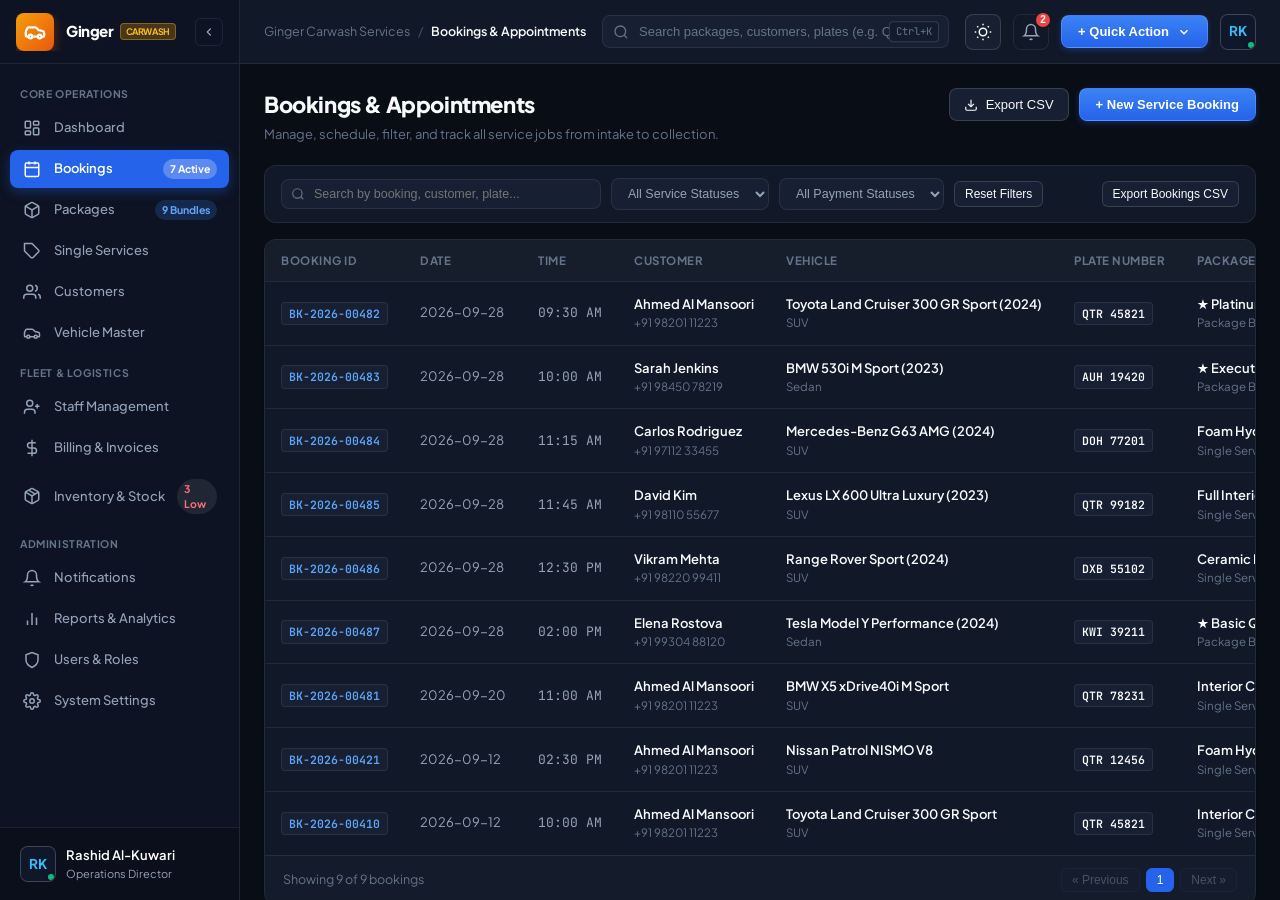
==== commit b28e7764: "Make car wash app responsive" ====
--- a/index.html
+++ b/index.html
@@ -1,4 +1,4 @@
-﻿<!DOCTYPE html>
+<!DOCTYPE html>
 <html lang="en" data-theme="dark">
 
 <head>
@@ -11,11 +11,33 @@
   <!-- Stylesheets -->
   <link rel="stylesheet" href="css/main.css">
   <link rel="stylesheet" href="css/components.css">
+  <link rel="stylesheet" href="css/responsive.css">
   <link rel="stylesheet" href="css/print.css" media="print">
 </head>
 
 <body data-theme="dark">
   <div id="app-root">
+
+    <!-- Mobile sidebar overlay backdrop -->
+    <div class="sidebar-overlay" id="sidebar-overlay" onclick="GingerApp.closeMobileSidebar()"></div>
+
+    <!-- Mobile search overlay -->
+    <div class="mobile-search-overlay" id="mobile-search-overlay">
+      <div class="global-search-container">
+        <svg class="global-search-icon" viewBox="0 0 24 24" fill="none" stroke="currentColor" stroke-width="2">
+          <circle cx="11" cy="11" r="8" />
+          <line x1="21" y1="21" x2="16.65" y2="16.65" />
+        </svg>
+        <input type="text" class="global-search-input" id="mobile-search-input"
+          placeholder="Search packages, customers, plates, bookings...">
+      </div>
+      <button class="mobile-search-close" id="mobile-search-close-btn" onclick="GingerApp.closeMobileSearch()" title="Close Search">
+        <svg width="20" height="20" viewBox="0 0 24 24" fill="none" stroke="currentColor" stroke-width="2">
+          <line x1="18" y1="6" x2="6" y2="18" />
+          <line x1="6" y1="6" x2="18" y2="18" />
+        </svg>
+      </button>
+    </div>
 
     <!-- =====================================================================
          SIDEBAR NAVIGATION
@@ -220,6 +242,14 @@
       <!-- TOPBAR -->
       <header class="topbar">
         <div class="topbar-left">
+          <!-- Mobile hamburger menu -->
+          <button class="mobile-menu-btn" id="mobile-menu-btn" onclick="GingerApp.toggleMobileSidebar()" title="Open Navigation Menu">
+            <svg viewBox="0 0 24 24" fill="none" stroke="currentColor" stroke-width="2">
+              <line x1="3" y1="6" x2="21" y2="6" />
+              <line x1="3" y1="12" x2="21" y2="12" />
+              <line x1="3" y1="18" x2="21" y2="18" />
+            </svg>
+          </button>
           <nav class="page-breadcrumb">
             <a href="#" onclick="GingerApp.navigateTo('dashboard'); return false;">Ginger Carwash Services</a>
             <span class="page-breadcrumb-separator">/</span>
@@ -240,6 +270,13 @@
         </div>
 
         <div class="topbar-right">
+          <!-- Mobile search button (visible only on mobile) -->
+          <button class="mobile-search-btn" id="mobile-search-btn" onclick="GingerApp.openMobileSearch()" title="Search">
+            <svg width="18" height="18" viewBox="0 0 24 24" fill="none" stroke="currentColor" stroke-width="2">
+              <circle cx="11" cy="11" r="8" />
+              <line x1="21" y1="21" x2="16.65" y2="16.65" />
+            </svg>
+          </button>
           <!-- LIGHT / DARK MODE TOGGLE BUTTON -->
           <button class="topbar-action-btn" id="theme-toggle-btn" onclick="GingerApp.toggleTheme()"
             title="Toggle Light / Dark Mode">
--- a/css/responsive.css
+++ b/css/responsive.css
@@ -0,0 +1,751 @@
+/* ==========================================================================
+   GINGER CARWASH SERVICES - RESPONSIVE STYLESHEET
+   Covers: Mobile (<=480px), Phablet (<=640px), Tablet (<=768px),
+           Small Desktop (<=1024px), Medium Desktop (<=1280px)
+   ========================================================================== */
+
+/* ==========================================================================
+   MOBILE OVERLAY (backdrop when sidebar is open on mobile)
+   ========================================================================== */
+.sidebar-overlay {
+  display: none;
+  position: fixed;
+  inset: 0;
+  background: rgba(0, 0, 0, 0.55);
+  z-index: 35;
+  backdrop-filter: blur(2px);
+  opacity: 0;
+  transition: opacity var(--transition-base);
+}
+
+.sidebar-overlay.active {
+  opacity: 1;
+}
+
+/* Mobile hamburger button - hidden by default on desktop */
+.mobile-menu-btn {
+  display: none;
+  background: transparent;
+  border: 1px solid var(--border-subtle);
+  color: var(--text-secondary);
+  width: 36px;
+  height: 36px;
+  border-radius: var(--radius-md);
+  align-items: center;
+  justify-content: center;
+  cursor: pointer;
+  transition: all var(--transition-fast);
+  flex-shrink: 0;
+}
+
+.mobile-menu-btn:hover {
+  background: var(--bg-surface-elevated);
+  color: var(--text-primary);
+  border-color: var(--border-medium);
+}
+
+.mobile-menu-btn svg {
+  width: 18px;
+  height: 18px;
+}
+
+/* Mobile search toggle button */
+.mobile-search-btn {
+  display: none;
+  background: transparent;
+  border: 1px solid var(--border-subtle);
+  color: var(--text-secondary);
+  width: 36px;
+  height: 36px;
+  border-radius: var(--radius-md);
+  align-items: center;
+  justify-content: center;
+  cursor: pointer;
+  transition: all var(--transition-fast);
+  flex-shrink: 0;
+}
+
+.mobile-search-btn:hover {
+  background: var(--bg-surface-elevated);
+  color: var(--text-primary);
+}
+
+/* Mobile search overlay */
+.mobile-search-overlay {
+  display: none;
+  position: fixed;
+  top: 0;
+  left: 0;
+  right: 0;
+  z-index: 50;
+  background: var(--bg-surface);
+  padding: 12px 16px;
+  border-bottom: 1px solid var(--border-medium);
+  gap: 10px;
+  align-items: center;
+  box-shadow: var(--shadow-lg);
+}
+
+.mobile-search-overlay.active {
+  display: flex;
+}
+
+.mobile-search-overlay .global-search-container {
+  flex: 1;
+}
+
+.mobile-search-close {
+  background: transparent;
+  border: none;
+  color: var(--text-secondary);
+  cursor: pointer;
+  padding: 4px;
+  display: flex;
+  align-items: center;
+  justify-content: center;
+  border-radius: var(--radius-sm);
+  transition: color var(--transition-fast);
+}
+
+.mobile-search-close:hover {
+  color: var(--text-primary);
+}
+
+/* ==========================================================================
+   MEDIUM DESKTOP (<=1280px) - Tighten spacing
+   ========================================================================== */
+@media (max-width: 1280px) {
+  :root {
+    --sidebar-width: 240px;
+  }
+
+  .kpi-grid {
+    grid-template-columns: repeat(auto-fit, minmax(180px, 1fr));
+  }
+
+  .topbar-center {
+    max-width: 380px;
+  }
+}
+
+/* ==========================================================================
+   SMALL DESKTOP / LARGE TABLET (<=1024px)
+   ========================================================================== */
+@media (max-width: 1024px) {
+  :root {
+    --sidebar-width: 220px;
+  }
+
+  .page-content-area {
+    padding: 18px;
+  }
+
+  .kpi-grid {
+    grid-template-columns: repeat(auto-fit, minmax(160px, 1fr));
+    gap: 12px;
+  }
+
+  .charts-grid-2 {
+    grid-template-columns: 1fr;
+  }
+
+  .topbar {
+    padding: 0 16px;
+    gap: 12px;
+  }
+
+  .topbar-center {
+    max-width: 300px;
+  }
+
+  .global-search-input {
+    font-size: 12.5px;
+  }
+
+  .global-search-shortcut {
+    display: none;
+  }
+
+  .bay-grid {
+    grid-template-columns: repeat(3, 1fr);
+  }
+
+  .module-header {
+    flex-direction: column;
+    align-items: flex-start;
+  }
+
+  .module-actions {
+    width: 100%;
+    justify-content: flex-start;
+  }
+}
+
+/* ==========================================================================
+   TABLET (<=768px) - Sidebar becomes overlay drawer
+   ========================================================================== */
+@media (max-width: 768px) {
+
+  /* Show overlay and hamburger */
+  .sidebar-overlay {
+    display: block;
+  }
+
+  .mobile-menu-btn {
+    display: flex;
+  }
+
+  .mobile-search-btn {
+    display: flex;
+  }
+
+  /* Sidebar: slide off-screen by default, slide in when .mobile-open */
+  .sidebar {
+    position: fixed;
+    top: 0;
+    left: 0;
+    height: 100vh;
+    z-index: 40;
+    transform: translateX(-100%);
+    transition: transform var(--transition-smooth), width var(--transition-smooth);
+    width: 260px !important;
+    box-shadow: var(--shadow-xl);
+  }
+
+  .sidebar.mobile-open {
+    transform: translateX(0);
+  }
+
+  /* Always show full sidebar labels on mobile (not collapsed) */
+  .sidebar.mobile-open .brand-info,
+  .sidebar.mobile-open .nav-item-label,
+  .sidebar.mobile-open .nav-item-badge,
+  .sidebar.mobile-open .nav-section-title,
+  .sidebar.mobile-open .user-info {
+    display: flex !important;
+    opacity: 1 !important;
+    pointer-events: auto !important;
+  }
+
+  .sidebar.mobile-open .nav-item {
+    justify-content: flex-start !important;
+    padding: 9px 12px !important;
+  }
+
+  /* Hide collapse button on mobile */
+  .sidebar-collapse-btn {
+    display: none;
+  }
+
+  /* Main content takes full width */
+  .main-wrapper {
+    width: 100%;
+  }
+
+  /* Topbar adjustments */
+  .topbar {
+    padding: 0 14px;
+    gap: 8px;
+  }
+
+  .topbar-left {
+    gap: 10px;
+    flex: 1;
+  }
+
+  /* Hide breadcrumb on mobile */
+  .page-breadcrumb {
+    display: none;
+  }
+
+  /* Hide desktop search bar */
+  .topbar-center {
+    display: none;
+  }
+
+  /* Compact topbar right */
+  .topbar-right {
+    gap: 8px;
+  }
+
+  /* Hide Quick Action button label */
+  #btn-quick-action span:first-child {
+    display: none;
+  }
+
+  /* Page content */
+  .page-content-area {
+    padding: 14px;
+  }
+
+  /* KPI grid: 2 columns on tablet */
+  .kpi-grid {
+    grid-template-columns: repeat(2, 1fr);
+    gap: 12px;
+    margin-bottom: 16px;
+  }
+
+  .kpi-value {
+    font-size: 22px;
+  }
+
+  /* Charts: single column */
+  .charts-grid-2 {
+    grid-template-columns: 1fr;
+  }
+
+  /* Bay grid */
+  .bay-grid {
+    grid-template-columns: repeat(2, 1fr);
+  }
+
+  /* Module header */
+  .module-header {
+    flex-direction: column;
+    align-items: flex-start;
+    gap: 12px;
+    margin-bottom: 16px;
+  }
+
+  .module-actions {
+    width: 100%;
+    flex-wrap: wrap;
+    gap: 8px;
+  }
+
+  .module-title-group h1 {
+    font-size: 18px;
+  }
+
+  /* Filter toolbar: stack vertically */
+  .filter-toolbar {
+    flex-direction: column;
+    align-items: stretch;
+    gap: 10px;
+    padding: 12px;
+  }
+
+  .filter-group-left {
+    flex-direction: column;
+    align-items: stretch;
+  }
+
+  .filter-search-box {
+    min-width: unset;
+    max-width: unset;
+    width: 100%;
+  }
+
+  .filter-select {
+    width: 100%;
+  }
+
+  .filter-group-right {
+    justify-content: flex-end;
+  }
+
+  /* Tables: horizontal scroll */
+  .table-responsive {
+    -webkit-overflow-scrolling: touch;
+  }
+
+  .table-footer {
+    flex-direction: column;
+    gap: 10px;
+    align-items: center;
+    padding: 12px;
+  }
+
+  .table-card {
+    margin-bottom: 16px;
+  }
+
+  /* Modal adjustments */
+  .modal-container {
+    max-width: calc(100vw - 24px) !important;
+    margin: 12px;
+    max-height: calc(100vh - 24px);
+  }
+
+  .modal-body {
+    max-height: calc(100vh - 180px);
+  }
+
+  /* Booking summary grid */
+  .booking-summary-grid {
+    grid-template-columns: 1fr;
+  }
+
+  /* Package cards grid */
+  .packages-cards-grid {
+    grid-template-columns: repeat(auto-fill, minmax(260px, 1fr));
+  }
+
+  /* View toggle hide on tablet */
+  .view-toggle-group {
+    display: none;
+  }
+
+  /* Kanban: scroll horizontally */
+  .kanban-board {
+    overflow-x: auto;
+    -webkit-overflow-scrolling: touch;
+    padding-bottom: 12px;
+  }
+
+  /* Tabs: allow wrapping */
+  .tab-bar {
+    flex-wrap: wrap;
+  }
+
+  /* Service stage steps */
+  .stage-steps-track {
+    flex-wrap: wrap;
+    gap: 6px;
+  }
+
+  /* Vehicle addons grid */
+  .vehicle-addons-grid {
+    grid-template-columns: 1fr;
+  }
+}
+
+/* ==========================================================================
+   PHABLET (<=640px) - More compact
+   ========================================================================== */
+@media (max-width: 640px) {
+
+  .kpi-grid {
+    grid-template-columns: repeat(2, 1fr);
+    gap: 10px;
+  }
+
+  .kpi-card {
+    padding: 12px 14px;
+  }
+
+  .kpi-value {
+    font-size: 20px;
+  }
+
+  .kpi-label {
+    font-size: 11px;
+  }
+
+  .page-content-area {
+    padding: 12px;
+  }
+
+  #btn-quick-action {
+    padding: 8px 10px;
+  }
+
+  #btn-quick-action svg {
+    display: none;
+  }
+
+  .module-title-group h1 {
+    font-size: 16px;
+  }
+
+  .module-title-group p {
+    font-size: 12px;
+  }
+
+  .data-table {
+    font-size: 12px;
+  }
+
+  .data-table th,
+  .data-table td {
+    padding: 10px 12px;
+  }
+
+  .badge {
+    font-size: 10px;
+    padding: 2px 6px;
+  }
+
+  .svg-chart-container {
+    min-height: 160px;
+  }
+
+  /* Modal: full-screen on mobile */
+  .modal-container {
+    max-width: 100vw !important;
+    margin: 0;
+    border-radius: 0;
+    height: 100vh;
+    max-height: 100vh;
+    border: none;
+  }
+
+  .modal-body {
+    max-height: calc(100vh - 120px);
+  }
+
+  /* Form grids: single column */
+  .form-grid-2 {
+    grid-template-columns: 1fr !important;
+  }
+
+  .form-grid-3 {
+    grid-template-columns: 1fr !important;
+  }
+
+  .bay-grid {
+    grid-template-columns: 1fr;
+  }
+
+  .packages-cards-grid {
+    grid-template-columns: 1fr;
+  }
+
+  .reports-grid {
+    grid-template-columns: 1fr;
+  }
+
+  .staff-grid {
+    grid-template-columns: 1fr;
+  }
+
+  .kanban-column {
+    min-width: 240px;
+  }
+
+  .pagination-controls {
+    gap: 4px;
+  }
+
+  .pagination-btn {
+    padding: 4px 8px;
+    font-size: 11px;
+  }
+
+  .filter-select {
+    font-size: 12px;
+    padding: 6px 10px;
+  }
+}
+
+/* ==========================================================================
+   MOBILE (<=480px) - Single column, ultra-compact
+   ========================================================================== */
+@media (max-width: 480px) {
+
+  .kpi-grid {
+    grid-template-columns: repeat(2, 1fr);
+    gap: 8px;
+  }
+
+  .kpi-card {
+    padding: 10px 12px;
+  }
+
+  .kpi-value {
+    font-size: 20px;
+    margin-bottom: 2px;
+  }
+
+  .kpi-trend {
+    font-size: 11px;
+  }
+
+  .topbar {
+    padding: 0 10px;
+    gap: 6px;
+  }
+
+  .topbar-action-btn {
+    width: 32px;
+    height: 32px;
+  }
+
+  .mobile-menu-btn {
+    width: 32px;
+    height: 32px;
+  }
+
+  #btn-quick-action {
+    display: none;
+  }
+
+  .page-content-area {
+    padding: 10px;
+  }
+
+  .module-title-group h1 {
+    font-size: 15px;
+  }
+
+  .module-actions {
+    gap: 6px;
+  }
+
+  .module-actions .btn-primary {
+    flex: 1;
+    justify-content: center;
+    font-size: 12px;
+    padding: 7px 10px;
+  }
+
+  .table-card {
+    border-radius: var(--radius-md);
+  }
+
+  .data-table th,
+  .data-table td {
+    padding: 8px 10px;
+    font-size: 11.5px;
+  }
+
+  .status-summary-pills-grid {
+    grid-template-columns: repeat(2, 1fr) !important;
+    gap: 8px !important;
+  }
+
+  .service-status-bar {
+    padding: 12px;
+  }
+
+  .service-status-header {
+    flex-direction: column;
+    align-items: flex-start;
+    gap: 8px;
+  }
+
+  .filter-toolbar {
+    padding: 10px;
+  }
+
+  .chart-card {
+    padding: 12px;
+  }
+
+  #user-profile-menu {
+    right: 0;
+    left: auto;
+    min-width: 200px;
+  }
+
+  #topbar-notif-dropdown {
+    width: calc(100vw - 20px) !important;
+    right: -80px;
+    left: auto;
+  }
+
+  .sidebar-footer {
+    padding: 10px 12px;
+  }
+
+  .tab-bar {
+    overflow-x: auto;
+    flex-wrap: nowrap;
+    -webkit-overflow-scrolling: touch;
+    padding-bottom: 2px;
+  }
+
+  .tab-btn {
+    white-space: nowrap;
+    flex-shrink: 0;
+  }
+}
+
+/* ==========================================================================
+   VERY SMALL MOBILE (<=360px) - Micro adjustments
+   ========================================================================== */
+@media (max-width: 360px) {
+  :root {
+    --sidebar-width: 240px;
+  }
+
+  .topbar {
+    padding: 0 8px;
+    gap: 4px;
+  }
+
+  .topbar-action-btn {
+    width: 30px;
+    height: 30px;
+  }
+
+  .page-content-area {
+    padding: 8px;
+  }
+
+  .kpi-value {
+    font-size: 18px;
+  }
+
+  .module-title-group h1 {
+    font-size: 14px;
+  }
+
+  .btn-primary,
+  .btn-secondary {
+    font-size: 12px;
+    padding: 6px 10px;
+  }
+}
+
+/* ==========================================================================
+   LANDSCAPE PHONE (short height, wide) - Special handling
+   ========================================================================== */
+@media (max-height: 500px) and (max-width: 900px) {
+  .sidebar {
+    overflow-y: auto;
+  }
+
+  .sidebar-nav-container {
+    padding: 6px 8px;
+  }
+
+  .nav-item {
+    padding: 6px 12px;
+  }
+
+  .sidebar-footer {
+    padding: 8px 12px;
+  }
+
+  :root {
+    --topbar-height: 52px;
+  }
+
+  .topbar {
+    height: 52px;
+  }
+
+  .modal-container {
+    max-height: 90vh;
+  }
+
+  .modal-body {
+    max-height: calc(90vh - 100px);
+  }
+}
+
+/* ==========================================================================
+   PRINT OVERRIDES - Hide mobile UI elements
+   ========================================================================== */
+@media print {
+  .sidebar,
+  .topbar,
+  .filter-toolbar,
+  .module-actions,
+  .sidebar-overlay,
+  .mobile-menu-btn,
+  .mobile-search-btn,
+  .mobile-search-overlay {
+    display: none !important;
+  }
+
+  .main-wrapper {
+    width: 100%;
+  }
+
+  .page-content-area {
+    padding: 0;
+    overflow: visible;
+  }
+}
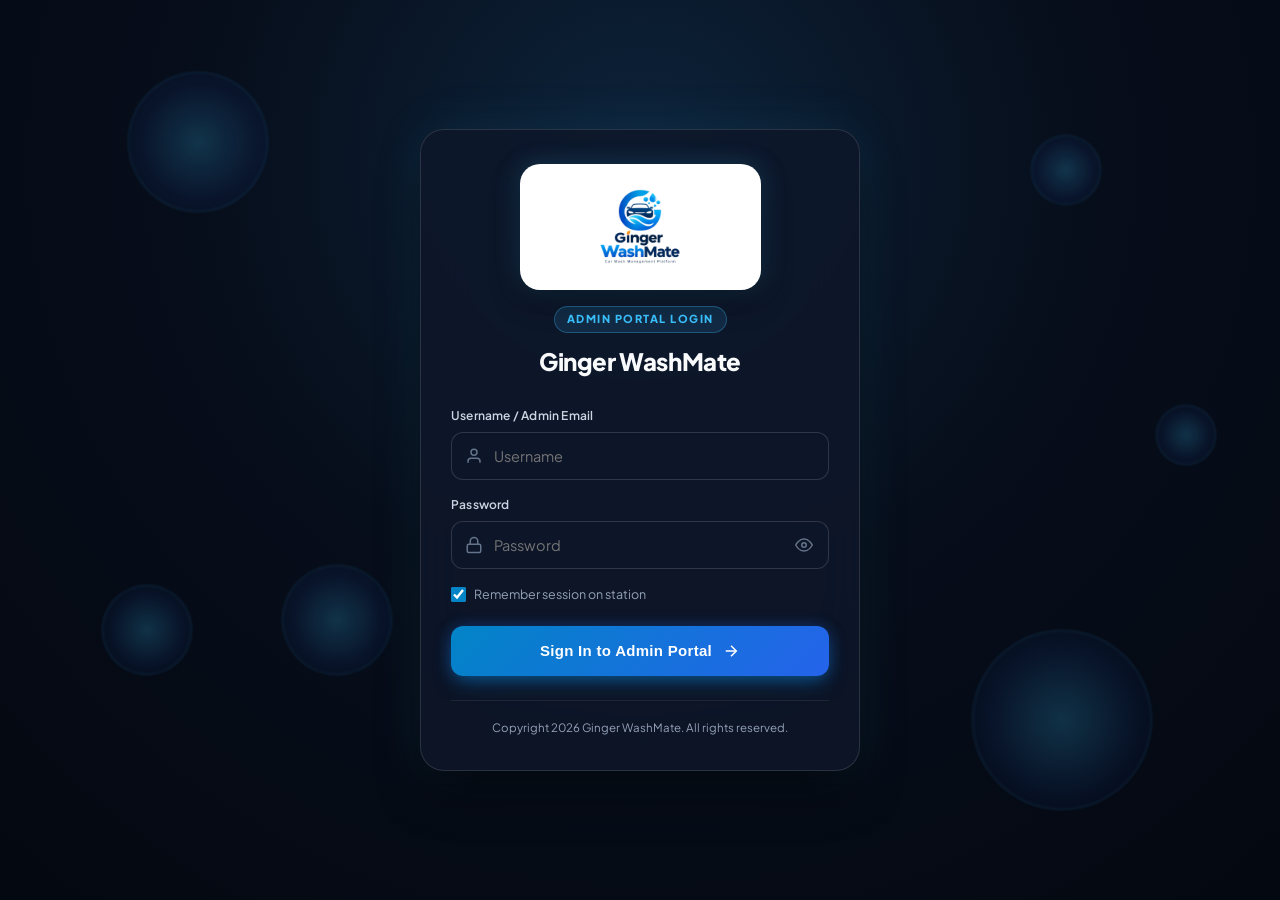
==== commit 53c5c73a: "Updated project changes" ====
--- a/index.html
+++ b/index.html
@@ -4,6 +4,7 @@
 <head>
   <meta charset="UTF-8">
   <meta name="viewport" content="width=device-width, initial-scale=1.0">
+  <meta name="robots" content="noindex, nofollow">
   <title>Ginger Carwash Services - Professional Car Wash & Detailing Management Platform</title>
   <meta name="description"
     content="Production-grade SaaS Car Wash & Detailing Operations System for Ginger Carwash Services. Manage packages, bookings, 11-stage workflow, customers, vehicles, inventory, staff, and billing.">
@@ -13,9 +14,132 @@
   <link rel="stylesheet" href="css/components.css">
   <link rel="stylesheet" href="css/responsive.css">
   <link rel="stylesheet" href="css/print.css" media="print">
+  <script>
+    // Early authentication check to prevent FOUC (flash of unauthenticated content)
+    (function () {
+      var isAuth = sessionStorage.getItem('washmate_auth') === 'true';
+      if (!isAuth) {
+        document.documentElement.classList.add('washmate-unauthenticated');
+      }
+    })();
+  </script>
 </head>
 
 <body data-theme="dark">
+
+  <!-- =====================================================================
+       FULL-SCREEN ADMIN LOGIN SCREEN - GINGER WASHMATE
+       ===================================================================== -->
+  <div id="washmate-login-screen" class="washmate-login-overlay">
+    <!-- Animated background bubbles -->
+    <div class="login-bg-bubble bubble-1"></div>
+    <div class="login-bg-bubble bubble-2"></div>
+    <div class="login-bg-bubble bubble-3"></div>
+    <div class="login-bg-bubble bubble-4"></div>
+    <div class="login-bg-bubble bubble-5"></div>
+    <div class="login-bg-bubble bubble-6"></div>
+
+    <div class="washmate-login-card" id="washmate-login-card">
+      <!-- Logo Container -->
+      <div class="login-logo-container">
+        <div class="login-logo-badge">
+          <img src="assets/images/logo-carwash.png" alt="Ginger WashMate Logo" class="login-logo-img">
+        </div>
+        <div class="login-portal-badge">Admin Portal Login</div>
+        <h1 class="login-card-title">Ginger WashMate</h1>
+      </div>
+
+      <!-- Error Alert Message -->
+      <div id="login-error-alert" class="login-error-alert" style="display: none;">
+        <svg width="18" height="18" viewBox="0 0 24 24" fill="none" stroke="currentColor" stroke-width="2">
+          <circle cx="12" cy="12" r="10"></circle>
+          <line x1="12" y1="8" x2="12" y2="12"></line>
+          <line x1="12" y1="16" x2="12.01" y2="16"></line>
+        </svg>
+        <span id="login-error-text">Invalid username or password. Please try again.</span>
+      </div>
+
+      <!-- Login Form -->
+      <form id="washmate-login-form" onsubmit="GingerApp.handleAdminLogin(event); return false;" autocomplete="off">
+        <div class="login-form-group">
+          <label class="login-field-label" for="login-username">
+            <span>Username / Admin Email</span>
+          </label>
+          <div class="login-input-wrapper">
+            <svg class="login-input-icon" width="18" height="18" viewBox="0 0 24 24" fill="none" stroke="currentColor" stroke-width="2">
+              <path d="M20 21v-2a4 4 0 0 0-4-4H8a4 4 0 0 0-4 4v2"></path>
+              <circle cx="12" cy="7" r="4"></circle>
+            </svg>
+            <input 
+              type="text" 
+              id="login-username" 
+              class="login-text-input" 
+              placeholder="Username" 
+              required 
+              autocomplete="username"
+            >
+          </div>
+        </div>
+
+        <div class="login-form-group">
+          <div class="login-field-label-row">
+            <label class="login-field-label" for="login-password">
+              <span>Password</span>
+            </label>
+          </div>
+          <div class="login-input-wrapper">
+            <svg class="login-input-icon" width="18" height="18" viewBox="0 0 24 24" fill="none" stroke="currentColor" stroke-width="2">
+              <rect x="3" y="11" width="18" height="11" rx="2" ry="2"></rect>
+              <path d="M7 11V7a5 5 0 0 1 10 0v4"></path>
+            </svg>
+            <input 
+              type="password" 
+              id="login-password" 
+              class="login-text-input" 
+              placeholder="Password" 
+              required 
+              autocomplete="current-password"
+            >
+            <button 
+              type="button" 
+              class="login-password-toggle" 
+              id="login-password-toggle" 
+              onclick="GingerApp.toggleLoginPasswordVisibility()" 
+              title="Toggle password visibility"
+              tabindex="-1"
+            >
+              <svg id="toggle-eye-icon" width="18" height="18" viewBox="0 0 24 24" fill="none" stroke="currentColor" stroke-width="2">
+                <path d="M1 12s4-8 11-8 11 8 11 8-4 8-11 8-11-8-11-8z"></path>
+                <circle cx="12" cy="12" r="3"></circle>
+              </svg>
+            </button>
+          </div>
+        </div>
+
+        <div class="login-remember-row">
+          <label class="login-checkbox-label">
+            <input type="checkbox" id="login-remember-me" checked>
+            <span>Remember session on station</span>
+          </label>
+        </div>
+
+        <button type="submit" id="login-submit-button" class="login-btn-submit">
+          <span class="btn-text">Sign In to Admin Portal</span>
+          <svg class="btn-icon" width="18" height="18" viewBox="0 0 24 24" fill="none" stroke="currentColor" stroke-width="2">
+            <line x1="5" y1="12" x2="19" y2="12"></line>
+            <polyline points="12 5 19 12 12 19"></polyline>
+          </svg>
+          <div class="btn-spinner" style="display: none;"></div>
+        </button>
+      </form>
+
+      <!-- Footer Info -->
+      <div class="login-card-footer">
+        <span>Copyright 2026 Ginger WashMate. All rights reserved.</span>
+      </div>
+    </div>
+  </div>
+
   <div id="app-root">
 
     <!-- Mobile sidebar overlay backdrop -->
@@ -31,7 +155,8 @@
         <input type="text" class="global-search-input" id="mobile-search-input"
           placeholder="Search packages, customers, plates, bookings...">
       </div>
-      <button class="mobile-search-close" id="mobile-search-close-btn" onclick="GingerApp.closeMobileSearch()" title="Close Search">
+      <button class="mobile-search-close" id="mobile-search-close-btn" onclick="GingerApp.closeMobileSearch()"
+        title="Close Search">
         <svg width="20" height="20" viewBox="0 0 24 24" fill="none" stroke="currentColor" stroke-width="2">
           <line x1="18" y1="6" x2="6" y2="18" />
           <line x1="6" y1="6" x2="18" y2="18" />
@@ -46,7 +171,7 @@
       <div class="sidebar-header">
         <a href="#" class="brand-wrapper" onclick="GingerApp.navigateTo('dashboard'); return false;">
           <div class="brand-icon" id="sidebar-brand-icon">
-            <img src="./assets/images/logo-carwash.png" alt=""> 
+            <img src="./assets/images/logo-carwash.png" alt="">
           </div>
           <div class="brand-info">
             <span class="brand-name">Ginger <span class="brand-badge">CARWASH</span></span>
@@ -219,18 +344,25 @@
         </a>
       </nav>
 
-      <div class="sidebar-footer">
-        <div class="user-profile-widget" id="sidebar-user-card" onclick="GingerApp.openLoginScreen()"
+      <div class="sidebar-footer" style="display: flex; align-items: center; justify-content: space-between; gap: 8px;">
+        <div class="user-profile-widget" id="sidebar-user-card" style="flex: 1; min-width: 0;" onclick="GingerApp.openLoginScreen()"
           title="Click to Switch Account / Terminal Authorization">
           <div class="user-avatar-wrap">
-            <div class="user-avatar-img" id="sidebar-user-avatar">RK</div>
+            <div class="user-avatar-img" id="sidebar-user-avatar">WM</div>
             <div class="user-online-badge"></div>
           </div>
           <div class="user-info">
-            <span class="user-name" id="sidebar-user-name">Rashid Al-Kuwari</span>
-            <span class="user-role" id="sidebar-user-role">Operations Director</span>
-          </div>
-        </div>
+            <span class="user-name" id="sidebar-user-name">WashMate Admin</span>
+            <span class="user-role" id="sidebar-user-role">Super Admin</span>
+          </div>
+        </div>
+        <button type="button" class="topbar-action-btn" onclick="GingerApp.signOut()" title="Sign Out to Login Screen" style="flex-shrink: 0; color: #f87171; border-color: rgba(248, 113, 113, 0.2);">
+          <svg width="17" height="17" viewBox="0 0 24 24" fill="none" stroke="currentColor" stroke-width="2">
+            <path d="M9 21H5a2 2 0 0 1-2-2V5a2 2 0 0 1 2-2h4"></path>
+            <polyline points="16 17 21 12 16 7"></polyline>
+            <line x1="21" y1="12" x2="9" y2="12"></line>
+          </svg>
+        </button>
       </div>
     </aside>
 
@@ -243,7 +375,8 @@
       <header class="topbar">
         <div class="topbar-left">
           <!-- Mobile hamburger menu -->
-          <button class="mobile-menu-btn" id="mobile-menu-btn" onclick="GingerApp.toggleMobileSidebar()" title="Open Navigation Menu">
+          <button class="mobile-menu-btn" id="mobile-menu-btn" onclick="GingerApp.toggleMobileSidebar()"
+            title="Open Navigation Menu">
             <svg viewBox="0 0 24 24" fill="none" stroke="currentColor" stroke-width="2">
               <line x1="3" y1="6" x2="21" y2="6" />
               <line x1="3" y1="12" x2="21" y2="12" />
@@ -271,7 +404,8 @@
 
         <div class="topbar-right">
           <!-- Mobile search button (visible only on mobile) -->
-          <button class="mobile-search-btn" id="mobile-search-btn" onclick="GingerApp.openMobileSearch()" title="Search">
+          <button class="mobile-search-btn" id="mobile-search-btn" onclick="GingerApp.openMobileSearch()"
+            title="Search">
             <svg width="18" height="18" viewBox="0 0 24 24" fill="none" stroke="currentColor" stroke-width="2">
               <circle cx="11" cy="11" r="8" />
               <line x1="21" y1="21" x2="16.65" y2="16.65" />
@@ -290,6 +424,16 @@
               <line x1="21" y1="12" x2="23" y2="12"></line>
               <line x1="4.22" y1="19.78" x2="5.64" y2="18.36"></line>
               <line x1="18.36" y1="5.64" x2="19.78" y2="4.22"></line>
+            </svg>
+          </button>
+
+          <!-- TOPBAR QUICK LOGOUT BUTTON -->
+          <button class="topbar-action-btn" id="topbar-logout-btn" onclick="GingerApp.signOut()"
+            title="Sign Out to Login Screen" style="color: #f87171; border-color: rgba(248, 113, 113, 0.2);">
+            <svg width="18" height="18" viewBox="0 0 24 24" fill="none" stroke="currentColor" stroke-width="2">
+              <path d="M9 21H5a2 2 0 0 1-2-2V5a2 2 0 0 1 2-2h4"></path>
+              <polyline points="16 17 21 12 16 7"></polyline>
+              <line x1="21" y1="12" x2="9" y2="12"></line>
             </svg>
           </button>
 
@@ -1787,6 +1931,11 @@
           </div>
         </section>
 
+        <!-- Inner Dashboard Footer -->
+        <footer class="app-dashboard-footer">
+          <span>Copyright 2026 Ginger WashMate. All rights reserved.</span>
+        </footer>
+
       </main>
     </div>
   </div>
--- a/css/components.css
+++ b/css/components.css
@@ -1419,3 +1419,500 @@
   color: #60a5fa;
 }
 
+/* ==========================================================================
+   GINGER WASHMATE - FULL SCREEN ADMIN LOGIN PORTAL
+   ========================================================================== */
+
+/* Unauthenticated state visibility */
+html.washmate-unauthenticated #app-root {
+  display: none !important;
+}
+
+html.washmate-unauthenticated #washmate-login-screen {
+  display: flex !important;
+  opacity: 1 !important;
+  pointer-events: all !important;
+}
+
+/* Fullscreen Overlay Container */
+.washmate-login-overlay {
+  position: fixed;
+  inset: 0;
+  width: 100vw;
+  height: 100vh;
+  min-height: 100vh;
+  min-height: 100dvh;
+  background: radial-gradient(circle at 50% 18%, #0d233a 0%, #070e1b 45%, #040810 100%);
+  z-index: 999999;
+  display: flex;
+  align-items: center;
+  justify-content: center;
+  overflow-y: auto;
+  padding: 24px 16px;
+  box-sizing: border-box;
+  transition: opacity 0.4s cubic-bezier(0.16, 1, 0.3, 1), visibility 0.4s;
+}
+
+/* Floating animated background bubbles */
+.login-bg-bubble {
+  position: absolute;
+  border-radius: 50%;
+  pointer-events: none;
+  background: radial-gradient(circle, rgba(56, 189, 248, 0.22) 0%, rgba(37, 99, 235, 0.08) 60%, transparent 100%);
+  border: 1px solid rgba(56, 189, 248, 0.15);
+  filter: blur(1px);
+  animation: floatBubble 16s infinite ease-in-out;
+}
+
+.bubble-1 { width: 140px; height: 140px; top: 8%; left: 10%; animation-duration: 18s; animation-delay: 0s; }
+.bubble-2 { width: 90px; height: 90px; top: 65%; left: 8%; animation-duration: 14s; animation-delay: 2s; }
+.bubble-3 { width: 180px; height: 180px; bottom: 10%; right: 10%; animation-duration: 22s; animation-delay: 1s; }
+.bubble-4 { width: 70px; height: 70px; top: 15%; right: 14%; animation-duration: 12s; animation-delay: 3s; }
+.bubble-5 { width: 110px; height: 110px; bottom: 25%; left: 22%; animation-duration: 16s; animation-delay: 4s; }
+.bubble-6 { width: 60px; height: 60px; top: 45%; right: 5%; animation-duration: 10s; animation-delay: 2.5s; }
+
+@keyframes floatBubble {
+  0%, 100% {
+    transform: translateY(0) scale(1);
+    opacity: 0.2;
+  }
+  50% {
+    transform: translateY(-35px) scale(1.08);
+    opacity: 0.35;
+  }
+}
+
+/* Glassmorphism Login Card */
+.washmate-login-card {
+  position: relative;
+  z-index: 10;
+  width: 100%;
+  max-width: 440px;
+  background: rgba(15, 23, 42, 0.84);
+  backdrop-filter: blur(24px);
+  -webkit-backdrop-filter: blur(24px);
+  border: 1px solid rgba(255, 255, 255, 0.12);
+  border-radius: 24px;
+  box-shadow: 0 25px 50px -12px rgba(0, 0, 0, 0.75), 0 0 50px rgba(56, 189, 248, 0.12);
+  padding: 34px 30px;
+  box-sizing: border-box;
+  text-align: center;
+  margin: auto;
+  transition: transform 0.25s ease, box-shadow 0.25s ease;
+}
+
+.washmate-login-card.shake {
+  animation: cardShake 0.45s cubic-bezier(0.36, 0.07, 0.19, 0.97) both;
+}
+
+@keyframes cardShake {
+  10%, 90% { transform: translate3d(-3px, 0, 0); }
+  20%, 80% { transform: translate3d(5px, 0, 0); }
+  30%, 50%, 70% { transform: translate3d(-6px, 0, 0); }
+  40%, 60% { transform: translate3d(6px, 0, 0); }
+}
+
+/* Logo Presentation */
+.login-logo-container {
+  display: flex;
+  flex-direction: column;
+  align-items: center;
+  margin-bottom: 22px;
+}
+
+.login-logo-badge {
+  display: inline-flex;
+  align-items: center;
+  justify-content: center;
+  background: #ffffff;
+  border-radius: 20px;
+  padding: 12px 22px;
+  box-shadow: 0 10px 30px rgba(0, 0, 0, 0.45), 0 0 25px rgba(56, 189, 248, 0.25);
+  margin-bottom: 16px;
+  border: 1px solid rgba(255, 255, 255, 0.85);
+  transition: transform 0.3s ease, box-shadow 0.3s ease;
+}
+
+.login-logo-badge:hover {
+  transform: translateY(-2px) scale(1.02);
+  box-shadow: 0 14px 35px rgba(0, 0, 0, 0.5), 0 0 30px rgba(56, 189, 248, 0.35);
+}
+
+.login-logo-img {
+  width: 195px;
+  max-width: 100%;
+  height: auto;
+  max-height: 100px;
+  object-fit: contain;
+  display: block;
+}
+
+.login-portal-badge {
+  display: inline-block;
+  font-size: 11px;
+  font-weight: 800;
+  letter-spacing: 1.5px;
+  text-transform: uppercase;
+  color: #38bdf8;
+  background: rgba(56, 189, 248, 0.12);
+  border: 1px solid rgba(56, 189, 248, 0.3);
+  padding: 4px 12px;
+  border-radius: 9999px;
+  margin-bottom: 10px;
+}
+
+.login-card-title {
+  font-size: 24px;
+  font-weight: 800;
+  color: #f8fafc;
+  margin: 0 0 6px 0;
+  letter-spacing: -0.4px;
+}
+
+.login-card-subtitle {
+  font-size: 13px;
+  color: #94a3b8;
+  margin: 0;
+  line-height: 1.45;
+}
+
+/* Error Alert */
+.login-error-alert {
+  display: flex;
+  align-items: center;
+  gap: 10px;
+  background: rgba(239, 68, 68, 0.14);
+  border: 1px solid rgba(239, 68, 68, 0.35);
+  color: #fca5a5;
+  padding: 10px 14px;
+  border-radius: 12px;
+  font-size: 12.5px;
+  font-weight: 500;
+  margin-bottom: 18px;
+  text-align: left;
+  line-height: 1.35;
+  animation: fadeInDown 0.3s ease;
+}
+
+.login-error-alert svg {
+  color: #ef4444;
+  flex-shrink: 0;
+}
+
+@keyframes fadeInDown {
+  from { opacity: 0; transform: translateY(-8px); }
+  to { opacity: 1; transform: translateY(0); }
+}
+
+/* Demo Credentials Quick-Fill Pill */
+.login-demo-pill {
+  display: flex;
+  align-items: center;
+  justify-content: space-between;
+  gap: 8px;
+  background: rgba(56, 189, 248, 0.08);
+  border: 1px dashed rgba(56, 189, 248, 0.35);
+  border-radius: 12px;
+  padding: 8px 14px;
+  margin-bottom: 18px;
+  cursor: pointer;
+  transition: all 0.2s ease;
+  text-align: left;
+}
+
+.login-demo-pill:hover {
+  background: rgba(56, 189, 248, 0.16);
+  border-color: #38bdf8;
+  transform: translateY(-1px);
+}
+
+.demo-pill-text {
+  font-size: 12px;
+  color: #bae6fd;
+}
+
+.demo-pill-text strong {
+  color: #38bdf8;
+}
+
+.demo-pill-action {
+  font-size: 11px;
+  font-weight: 700;
+  background: #0284c7;
+  color: white;
+  padding: 2px 8px;
+  border-radius: 6px;
+  white-space: nowrap;
+  letter-spacing: 0.3px;
+}
+
+/* Form Styles */
+.login-form-group {
+  margin-bottom: 16px;
+  text-align: left;
+}
+
+.login-field-label {
+  display: block;
+  font-size: 12px;
+  font-weight: 600;
+  color: #cbd5e1;
+  margin-bottom: 7px;
+  letter-spacing: 0.2px;
+}
+
+.login-input-wrapper {
+  position: relative;
+  display: flex;
+  align-items: center;
+}
+
+.login-input-icon {
+  position: absolute;
+  left: 14px;
+  color: #64748b;
+  pointer-events: none;
+  transition: color 0.2s;
+}
+
+.login-text-input {
+  width: 100%;
+  height: 48px;
+  background: rgba(15, 23, 42, 0.7);
+  border: 1px solid rgba(255, 255, 255, 0.14);
+  border-radius: 12px;
+  padding: 0 44px 0 42px;
+  color: #f8fafc;
+  font-size: 14.5px;
+  font-family: inherit;
+  transition: all 0.2s ease;
+  box-sizing: border-box;
+}
+
+.login-text-input:focus {
+  outline: none;
+  border-color: #38bdf8;
+  background: rgba(15, 23, 42, 0.95);
+  box-shadow: 0 0 0 3px rgba(56, 189, 248, 0.2);
+}
+
+.login-text-input:focus + .login-input-icon,
+.login-input-wrapper:focus-within .login-input-icon {
+  color: #38bdf8;
+}
+
+.login-text-input.input-error {
+  border-color: #ef4444 !important;
+  box-shadow: 0 0 0 3px rgba(239, 68, 68, 0.2) !important;
+}
+
+.login-password-toggle {
+  position: absolute;
+  right: 12px;
+  background: transparent;
+  border: none;
+  color: #64748b;
+  cursor: pointer;
+  padding: 4px;
+  display: flex;
+  align-items: center;
+  justify-content: center;
+  border-radius: 6px;
+  transition: color 0.2s;
+}
+
+.login-password-toggle:hover {
+  color: #e2e8f0;
+}
+
+/* Remember me row */
+.login-remember-row {
+  display: flex;
+  align-items: center;
+  justify-content: space-between;
+  margin-bottom: 22px;
+  font-size: 12.5px;
+}
+
+.login-checkbox-label {
+  display: flex;
+  align-items: center;
+  gap: 8px;
+  cursor: pointer;
+  color: #94a3b8;
+  user-select: none;
+}
+
+.login-checkbox-label input[type="checkbox"] {
+  accent-color: #0284c7;
+  width: 15px;
+  height: 15px;
+  cursor: pointer;
+}
+
+.login-secure-badge {
+  display: flex;
+  align-items: center;
+  gap: 4px;
+  color: #10b981;
+  font-size: 11.5px;
+  font-weight: 600;
+}
+
+/* Submit Button */
+.login-btn-submit {
+  width: 100%;
+  height: 50px;
+  background: linear-gradient(135deg, #0284c7 0%, #2563eb 100%);
+  color: #ffffff;
+  border: none;
+  border-radius: 12px;
+  font-size: 15px;
+  font-weight: 700;
+  letter-spacing: 0.3px;
+  cursor: pointer;
+  display: flex;
+  align-items: center;
+  justify-content: center;
+  gap: 10px;
+  box-shadow: 0 8px 20px -4px rgba(2, 132, 199, 0.5), 0 0 15px rgba(37, 99, 235, 0.3);
+  transition: all 0.2s ease;
+  position: relative;
+  overflow: hidden;
+}
+
+.login-btn-submit:hover:not(:disabled) {
+  background: linear-gradient(135deg, #0369a1 0%, #1d4ed8 100%);
+  box-shadow: 0 12px 26px -4px rgba(2, 132, 199, 0.65), 0 0 25px rgba(56, 189, 248, 0.4);
+  transform: translateY(-1.5px);
+}
+
+.login-btn-submit:active:not(:disabled) {
+  transform: translateY(0);
+}
+
+.login-btn-submit:disabled {
+  opacity: 0.85;
+  cursor: not-allowed;
+}
+
+.btn-spinner {
+  width: 18px;
+  height: 18px;
+  border: 2.5px solid rgba(255, 255, 255, 0.3);
+  border-top-color: #ffffff;
+  border-radius: 50%;
+  animation: spin 0.8s linear infinite;
+}
+
+@keyframes spin {
+  to { transform: rotate(360deg); }
+}
+
+/* Footer note */
+.login-card-footer {
+  margin-top: 24px;
+  padding-top: 18px;
+  border-top: 1px solid rgba(255, 255, 255, 0.08);
+  font-size: 11.5px;
+  color: #94a3b8;
+  line-height: 1.5;
+}
+
+.saasgenz-link {
+  color: #38bdf8;
+  text-decoration: none;
+  font-weight: 600;
+  transition: color 0.2s ease, text-decoration 0.2s ease;
+}
+
+.saasgenz-link:hover {
+  color: #60a5fa;
+  text-decoration: underline;
+}
+
+.app-dashboard-footer {
+  padding: 24px 20px;
+  border-top: 1px solid var(--border-subtle);
+  margin-top: 40px;
+  text-align: center;
+  font-size: 12px;
+  color: var(--text-tertiary);
+  line-height: 1.5;
+}
+
+/* ==========================================================================
+   RESPONSIVENESS FOR LOGIN SCREEN
+   ========================================================================== */
+@media (max-width: 480px) {
+  .washmate-login-overlay {
+    padding: 16px 12px;
+    align-items: flex-start;
+  }
+
+  .washmate-login-card {
+    padding: 24px 18px;
+    border-radius: 18px;
+    margin: 12px auto;
+  }
+
+  .login-logo-badge {
+    background: #ffffff;
+    border-radius: 16px;
+    padding: 10px 18px;
+    margin-bottom: 12px;
+    box-shadow: 0 8px 24px rgba(0, 0, 0, 0.4);
+  }
+
+  .login-logo-img {
+    width: 160px;
+    max-height: 80px;
+  }
+
+  .login-card-title {
+    font-size: 21px;
+  }
+
+  .login-card-subtitle {
+    font-size: 12px;
+  }
+
+  .login-demo-pill {
+    flex-direction: column;
+    align-items: flex-start;
+    gap: 6px;
+    padding: 10px 12px;
+  }
+
+  .demo-pill-action {
+    align-self: flex-start;
+  }
+
+  .login-remember-row {
+    flex-direction: column;
+    align-items: flex-start;
+    gap: 8px;
+  }
+
+  .login-text-input {
+    height: 46px;
+    font-size: 15px; /* avoids iOS safari zoom */
+  }
+
+  .login-btn-submit {
+    height: 48px;
+    font-size: 14.5px;
+  }
+
+  .bubble-1, .bubble-3 {
+    opacity: 0.1;
+  }
+}
+
+@media (min-width: 481px) and (max-width: 768px) {
+  .washmate-login-card {
+    padding: 28px 24px;
+  }
+}
+
+
--- a/css/responsive.css
+++ b/css/responsive.css
@@ -729,6 +729,7 @@
    PRINT OVERRIDES - Hide mobile UI elements
    ========================================================================== */
 @media print {
+
   .sidebar,
   .topbar,
   .filter-toolbar,
@@ -748,4 +749,4 @@
     padding: 0;
     overflow: visible;
   }
-}
+}
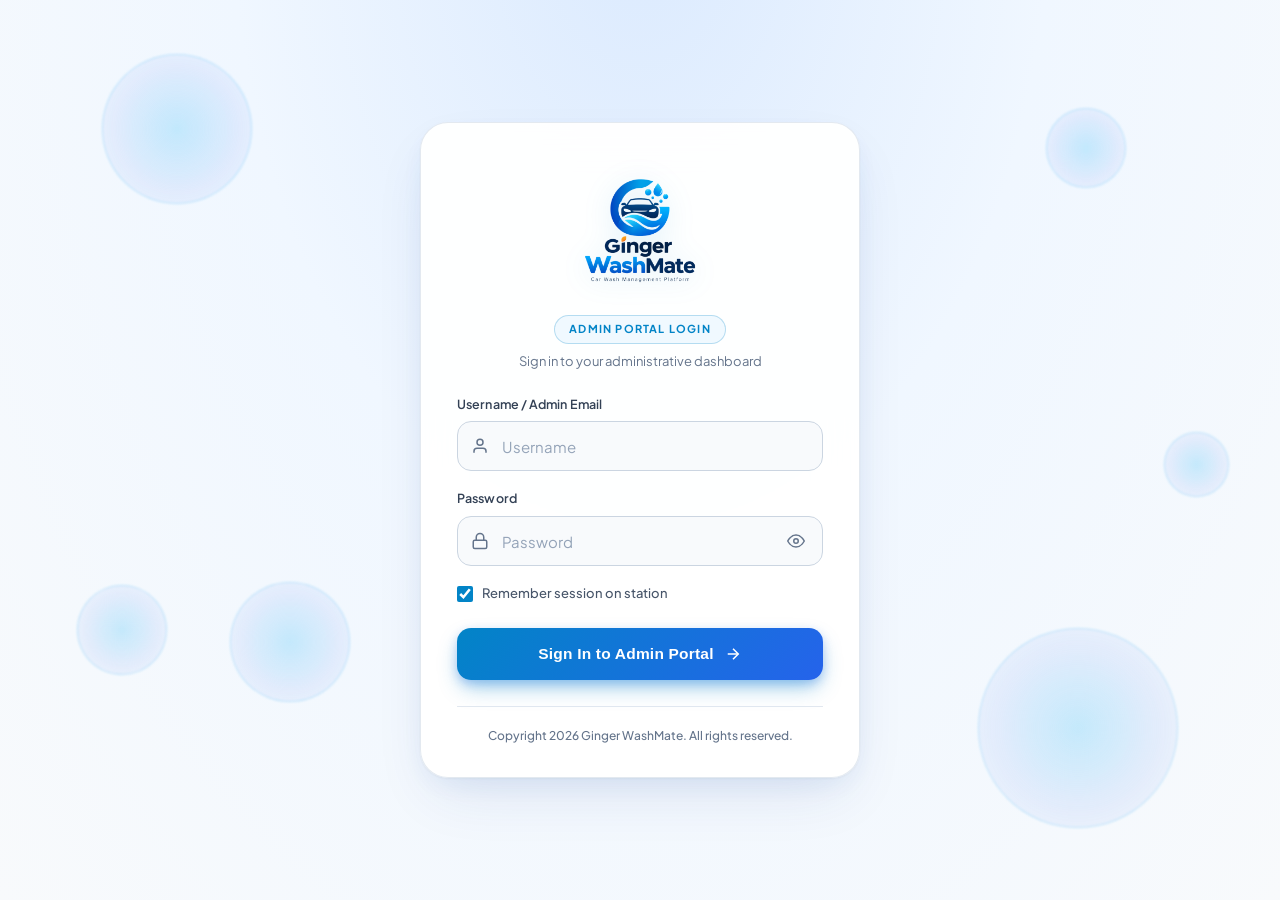
==== commit b6cae5a9: "Update the current changes" ====
--- a/index.html
+++ b/index.html
@@ -1,11 +1,11 @@
 <!DOCTYPE html>
-<html lang="en" data-theme="dark">
+<html lang="en" data-theme="light">
 
 <head>
   <meta charset="UTF-8">
   <meta name="viewport" content="width=device-width, initial-scale=1.0">
   <meta name="robots" content="noindex, nofollow">
-  <title>Ginger Carwash Services - Professional Car Wash & Detailing Management Platform</title>
+  <title>Ginger WashMate - Professional Car Wash & Detailing Management Platform</title>
   <meta name="description"
     content="Production-grade SaaS Car Wash & Detailing Operations System for Ginger Carwash Services. Manage packages, bookings, 11-stage workflow, customers, vehicles, inventory, staff, and billing.">
 
@@ -21,11 +21,15 @@
       if (!isAuth) {
         document.documentElement.classList.add('washmate-unauthenticated');
       }
+      var theme = localStorage.getItem('ginger_theme_user_set') === 'true'
+        ? (localStorage.getItem('ginger_theme') || 'light')
+        : 'light';
+      document.documentElement.setAttribute('data-theme', theme);
     })();
   </script>
 </head>
 
-<body data-theme="dark">
+<body data-theme="light">
 
   <!-- =====================================================================
        FULL-SCREEN ADMIN LOGIN SCREEN - GINGER WASHMATE
@@ -43,10 +47,10 @@
       <!-- Logo Container -->
       <div class="login-logo-container">
         <div class="login-logo-badge">
-          <img src="assets/images/logo-carwash.png" alt="Ginger WashMate Logo" class="login-logo-img">
+          <img src="assets/images/washmate_master_logo.png" alt="Ginger WashMate Logo" class="login-logo-img">
         </div>
         <div class="login-portal-badge">Admin Portal Login</div>
-        <h1 class="login-card-title">Ginger WashMate</h1>
+        <p class="login-card-subtitle">Sign in to your administrative dashboard</p>
       </div>
 
       <!-- Error Alert Message -->
@@ -170,11 +174,8 @@
     <aside class="sidebar" id="main-sidebar">
       <div class="sidebar-header">
         <a href="#" class="brand-wrapper" onclick="GingerApp.navigateTo('dashboard'); return false;">
-          <div class="brand-icon" id="sidebar-brand-icon">
-            <img src="./assets/images/logo-carwash.png" alt="">
-          </div>
           <div class="brand-info">
-            <span class="brand-name">Ginger <span class="brand-badge">CARWASH</span></span>
+            <span class="brand-name" style="font-size: 16px; font-weight: 800; letter-spacing: -0.2px; color: #ffffff;">Ginger <span style="color: #38bdf8;">WashMate</span></span>
           </div>
         </a>
         <button class="sidebar-collapse-btn" id="sidebar-toggle-btn" title="Toggle Sidebar">
@@ -384,7 +385,7 @@
             </svg>
           </button>
           <nav class="page-breadcrumb">
-            <a href="#" onclick="GingerApp.navigateTo('dashboard'); return false;">Ginger Carwash Services</a>
+            <a href="#" onclick="GingerApp.navigateTo('dashboard'); return false;">Ginger WashMate</a>
             <span class="page-breadcrumb-separator">/</span>
             <span class="page-breadcrumb-current" id="topbar-breadcrumb-current">Operational Dashboard</span>
           </nav>
@@ -413,17 +414,9 @@
           </button>
           <!-- LIGHT / DARK MODE TOGGLE BUTTON -->
           <button class="topbar-action-btn" id="theme-toggle-btn" onclick="GingerApp.toggleTheme()"
-            title="Toggle Light / Dark Mode">
+            title="Switch to Dark Mode">
             <svg width="18" height="18" viewBox="0 0 24 24" fill="none" stroke="currentColor" stroke-width="2">
-              <circle cx="12" cy="12" r="5"></circle>
-              <line x1="12" y1="1" x2="12" y2="3"></line>
-              <line x1="12" y1="21" x2="12" y2="23"></line>
-              <line x1="4.22" y1="4.22" x2="5.64" y2="5.64"></line>
-              <line x1="18.36" y1="18.36" x2="19.78" y2="19.78"></line>
-              <line x1="1" y1="12" x2="3" y2="12"></line>
-              <line x1="21" y1="12" x2="23" y2="12"></line>
-              <line x1="4.22" y1="19.78" x2="5.64" y2="18.36"></line>
-              <line x1="18.36" y1="5.64" x2="19.78" y2="4.22"></line>
+              <path d="M21 12.79A9 9 0 1 1 11.21 3 7 7 0 0 0 21 12.79z"></path>
             </svg>
           </button>
 
--- a/css/components.css
+++ b/css/components.css
@@ -1434,7 +1434,7 @@
   pointer-events: all !important;
 }
 
-/* Fullscreen Overlay Container */
+/* Fullscreen Overlay Container (Modern Light Theme) */
 .washmate-login-overlay {
   position: fixed;
   inset: 0;
@@ -1442,7 +1442,7 @@
   height: 100vh;
   min-height: 100vh;
   min-height: 100dvh;
-  background: radial-gradient(circle at 50% 18%, #0d233a 0%, #070e1b 45%, #040810 100%);
+  background: radial-gradient(ellipse at 50% -10%, #dbeafe 0%, #f0f7ff 45%, #f8fafc 100%);
   z-index: 999999;
   display: flex;
   align-items: center;
@@ -1453,48 +1453,48 @@
   transition: opacity 0.4s cubic-bezier(0.16, 1, 0.3, 1), visibility 0.4s;
 }
 
-/* Floating animated background bubbles */
+/* Floating animated background water bubbles (Luminous Light Blue Glow) */
 .login-bg-bubble {
   position: absolute;
   border-radius: 50%;
   pointer-events: none;
-  background: radial-gradient(circle, rgba(56, 189, 248, 0.22) 0%, rgba(37, 99, 235, 0.08) 60%, transparent 100%);
-  border: 1px solid rgba(56, 189, 248, 0.15);
+  background: radial-gradient(circle, rgba(56, 189, 248, 0.25) 0%, rgba(37, 99, 235, 0.08) 60%, transparent 100%);
+  border: 1px solid rgba(56, 189, 248, 0.25);
   filter: blur(1px);
   animation: floatBubble 16s infinite ease-in-out;
 }
 
-.bubble-1 { width: 140px; height: 140px; top: 8%; left: 10%; animation-duration: 18s; animation-delay: 0s; }
-.bubble-2 { width: 90px; height: 90px; top: 65%; left: 8%; animation-duration: 14s; animation-delay: 2s; }
-.bubble-3 { width: 180px; height: 180px; bottom: 10%; right: 10%; animation-duration: 22s; animation-delay: 1s; }
-.bubble-4 { width: 70px; height: 70px; top: 15%; right: 14%; animation-duration: 12s; animation-delay: 3s; }
-.bubble-5 { width: 110px; height: 110px; bottom: 25%; left: 22%; animation-duration: 16s; animation-delay: 4s; }
-.bubble-6 { width: 60px; height: 60px; top: 45%; right: 5%; animation-duration: 10s; animation-delay: 2.5s; }
+.bubble-1 { width: 150px; height: 150px; top: 6%; left: 8%; animation-duration: 18s; animation-delay: 0s; }
+.bubble-2 { width: 90px; height: 90px; top: 65%; left: 6%; animation-duration: 14s; animation-delay: 2s; }
+.bubble-3 { width: 200px; height: 200px; bottom: 8%; right: 8%; animation-duration: 22s; animation-delay: 1s; }
+.bubble-4 { width: 80px; height: 80px; top: 12%; right: 12%; animation-duration: 12s; animation-delay: 3s; }
+.bubble-5 { width: 120px; height: 120px; bottom: 22%; left: 18%; animation-duration: 16s; animation-delay: 4s; }
+.bubble-6 { width: 65px; height: 65px; top: 48%; right: 4%; animation-duration: 10s; animation-delay: 2.5s; }
 
 @keyframes floatBubble {
   0%, 100% {
     transform: translateY(0) scale(1);
-    opacity: 0.2;
+    opacity: 0.35;
   }
   50% {
     transform: translateY(-35px) scale(1.08);
-    opacity: 0.35;
+    opacity: 0.6;
   }
 }
 
-/* Glassmorphism Login Card */
+/* Light Card with Glassmorphism, Crisp Shadow & Clean Border */
 .washmate-login-card {
   position: relative;
   z-index: 10;
   width: 100%;
   max-width: 440px;
-  background: rgba(15, 23, 42, 0.84);
-  backdrop-filter: blur(24px);
-  -webkit-backdrop-filter: blur(24px);
-  border: 1px solid rgba(255, 255, 255, 0.12);
-  border-radius: 24px;
-  box-shadow: 0 25px 50px -12px rgba(0, 0, 0, 0.75), 0 0 50px rgba(56, 189, 248, 0.12);
-  padding: 34px 30px;
+  background: rgba(255, 255, 255, 0.94);
+  backdrop-filter: blur(20px);
+  -webkit-backdrop-filter: blur(20px);
+  border: 1px solid rgba(226, 232, 240, 0.95);
+  border-radius: 28px;
+  box-shadow: 0 25px 60px -15px rgba(30, 58, 138, 0.12), 0 10px 30px -5px rgba(2, 132, 199, 0.08), 0 1px 3px rgba(0, 0, 0, 0.05);
+  padding: 38px 36px 32px;
   box-sizing: border-box;
   text-align: center;
   margin: auto;
@@ -1517,85 +1517,86 @@
   display: flex;
   flex-direction: column;
   align-items: center;
-  margin-bottom: 22px;
+  margin-bottom: 24px;
 }
 
 .login-logo-badge {
   display: inline-flex;
   align-items: center;
   justify-content: center;
-  background: #ffffff;
-  border-radius: 20px;
-  padding: 12px 22px;
-  box-shadow: 0 10px 30px rgba(0, 0, 0, 0.45), 0 0 25px rgba(56, 189, 248, 0.25);
-  margin-bottom: 16px;
-  border: 1px solid rgba(255, 255, 255, 0.85);
-  transition: transform 0.3s ease, box-shadow 0.3s ease;
+  background: transparent;
+  border-radius: 0;
+  padding: 0;
+  box-shadow: none;
+  border: none;
+  margin-bottom: 14px;
+  transition: transform 0.3s ease;
 }
 
 .login-logo-badge:hover {
-  transform: translateY(-2px) scale(1.02);
-  box-shadow: 0 14px 35px rgba(0, 0, 0, 0.5), 0 0 30px rgba(56, 189, 248, 0.35);
+  transform: scale(1.02);
 }
 
 .login-logo-img {
-  width: 195px;
+  width: 220px;
   max-width: 100%;
   height: auto;
-  max-height: 100px;
+  max-height: 140px;
   object-fit: contain;
   display: block;
+  filter: drop-shadow(0 4px 14px rgba(2, 132, 199, 0.12));
 }
 
 .login-portal-badge {
   display: inline-block;
   font-size: 11px;
+  font-weight: 700;
+  letter-spacing: 1.2px;
+  text-transform: uppercase;
+  color: #0284c7;
+  background: #f0f9ff;
+  border: 1px solid rgba(2, 132, 199, 0.25);
+  padding: 5px 14px;
+  border-radius: 9999px;
+  margin-bottom: 8px;
+}
+
+.login-card-title {
+  font-size: 22px;
   font-weight: 800;
-  letter-spacing: 1.5px;
-  text-transform: uppercase;
-  color: #38bdf8;
-  background: rgba(56, 189, 248, 0.12);
-  border: 1px solid rgba(56, 189, 248, 0.3);
-  padding: 4px 12px;
-  border-radius: 9999px;
-  margin-bottom: 10px;
-}
-
-.login-card-title {
-  font-size: 24px;
-  font-weight: 800;
-  color: #f8fafc;
+  color: #0f172a;
   margin: 0 0 6px 0;
   letter-spacing: -0.4px;
 }
 
 .login-card-subtitle {
   font-size: 13px;
-  color: #94a3b8;
+  color: #64748b;
   margin: 0;
   line-height: 1.45;
 }
 
-/* Error Alert */
+/* Error Alert (Light Theme) */
 .login-error-alert {
   display: flex;
   align-items: center;
   gap: 10px;
-  background: rgba(239, 68, 68, 0.14);
-  border: 1px solid rgba(239, 68, 68, 0.35);
-  color: #fca5a5;
-  padding: 10px 14px;
+  background: #fef2f2;
+  border: 1px solid #fecaca;
+  color: #b91c1c;
+  padding: 11px 14px;
   border-radius: 12px;
-  font-size: 12.5px;
+  font-size: 13px;
   font-weight: 500;
   margin-bottom: 18px;
   text-align: left;
   line-height: 1.35;
+  box-shadow: 0 2px 8px rgba(239, 68, 68, 0.08);
   animation: fadeInDown 0.3s ease;
 }
 
 .login-error-alert svg {
-  color: #ef4444;
+  color: #dc2626;
   flex-shrink: 0;
 }
 
@@ -1604,61 +1605,19 @@
   to { opacity: 1; transform: translateY(0); }
 }
 
-/* Demo Credentials Quick-Fill Pill */
-.login-demo-pill {
-  display: flex;
-  align-items: center;
-  justify-content: space-between;
-  gap: 8px;
-  background: rgba(56, 189, 248, 0.08);
-  border: 1px dashed rgba(56, 189, 248, 0.35);
-  border-radius: 12px;
-  padding: 8px 14px;
+/* Form Styles (Light Theme) */
+.login-form-group {
   margin-bottom: 18px;
-  cursor: pointer;
-  transition: all 0.2s ease;
-  text-align: left;
-}
-
-.login-demo-pill:hover {
-  background: rgba(56, 189, 248, 0.16);
-  border-color: #38bdf8;
-  transform: translateY(-1px);
-}
-
-.demo-pill-text {
-  font-size: 12px;
-  color: #bae6fd;
-}
-
-.demo-pill-text strong {
-  color: #38bdf8;
-}
-
-.demo-pill-action {
-  font-size: 11px;
-  font-weight: 700;
-  background: #0284c7;
-  color: white;
-  padding: 2px 8px;
-  border-radius: 6px;
-  white-space: nowrap;
-  letter-spacing: 0.3px;
-}
-
-/* Form Styles */
-.login-form-group {
-  margin-bottom: 16px;
   text-align: left;
 }
 
 .login-field-label {
   display: block;
-  font-size: 12px;
+  font-size: 12.5px;
   font-weight: 600;
-  color: #cbd5e1;
-  margin-bottom: 7px;
-  letter-spacing: 0.2px;
+  color: #334155;
+  margin-bottom: 8px;
+  letter-spacing: 0.1px;
 }
 
 .login-input-wrapper {
@@ -1677,33 +1636,38 @@
 
 .login-text-input {
   width: 100%;
-  height: 48px;
-  background: rgba(15, 23, 42, 0.7);
-  border: 1px solid rgba(255, 255, 255, 0.14);
-  border-radius: 12px;
-  padding: 0 44px 0 42px;
-  color: #f8fafc;
-  font-size: 14.5px;
+  height: 50px;
+  background: #f8fafc;
+  border: 1.5px solid #cbd5e1;
+  border-radius: 14px;
+  padding: 0 44px 0 44px;
+  color: #0f172a;
+  font-size: 15px;
   font-family: inherit;
   transition: all 0.2s ease;
   box-sizing: border-box;
 }
 
+.login-text-input::placeholder {
+  color: #94a3b8;
+  opacity: 1;
+}
+
 .login-text-input:focus {
   outline: none;
-  border-color: #38bdf8;
-  background: rgba(15, 23, 42, 0.95);
-  box-shadow: 0 0 0 3px rgba(56, 189, 248, 0.2);
-}
-
-.login-text-input:focus + .login-input-icon,
+  border-color: #0284c7;
+  background: #ffffff;
+  box-shadow: 0 0 0 4px rgba(2, 132, 199, 0.15);
+}
+
 .login-input-wrapper:focus-within .login-input-icon {
-  color: #38bdf8;
+  color: #0284c7;
 }
 
 .login-text-input.input-error {
   border-color: #ef4444 !important;
-  box-shadow: 0 0 0 3px rgba(239, 68, 68, 0.2) !important;
+  background: #fff5f5 !important;
+  box-shadow: 0 0 0 4px rgba(239, 68, 68, 0.15) !important;
 }
 
 .login-password-toggle {
@@ -1713,77 +1677,71 @@
   border: none;
   color: #64748b;
   cursor: pointer;
-  padding: 4px;
+  padding: 6px;
   display: flex;
   align-items: center;
   justify-content: center;
-  border-radius: 6px;
-  transition: color 0.2s;
+  border-radius: 8px;
+  transition: all 0.2s;
 }
 
 .login-password-toggle:hover {
-  color: #e2e8f0;
+  color: #0f172a;
+  background: #f1f5f9;
 }
 
 /* Remember me row */
 .login-remember-row {
   display: flex;
   align-items: center;
-  justify-content: space-between;
-  margin-bottom: 22px;
-  font-size: 12.5px;
+  justify-content: flex-start;
+  margin-bottom: 24px;
+  font-size: 13px;
 }
 
 .login-checkbox-label {
   display: flex;
   align-items: center;
-  gap: 8px;
+  gap: 9px;
   cursor: pointer;
-  color: #94a3b8;
+  color: #475569;
   user-select: none;
+  font-weight: 500;
 }
 
 .login-checkbox-label input[type="checkbox"] {
   accent-color: #0284c7;
-  width: 15px;
-  height: 15px;
+  width: 16px;
+  height: 16px;
   cursor: pointer;
-}
-
-.login-secure-badge {
-  display: flex;
-  align-items: center;
-  gap: 4px;
-  color: #10b981;
-  font-size: 11.5px;
-  font-weight: 600;
+  border-radius: 4px;
 }
 
 /* Submit Button */
 .login-btn-submit {
   width: 100%;
-  height: 50px;
+  height: 52px;
   background: linear-gradient(135deg, #0284c7 0%, #2563eb 100%);
   color: #ffffff;
   border: none;
-  border-radius: 12px;
-  font-size: 15px;
-  font-weight: 700;
-  letter-spacing: 0.3px;
+  border-radius: 14px;
+  font-size: 15.5px;
+  font-weight: 700;
+  letter-spacing: 0.2px;
   cursor: pointer;
   display: flex;
   align-items: center;
   justify-content: center;
   gap: 10px;
-  box-shadow: 0 8px 20px -4px rgba(2, 132, 199, 0.5), 0 0 15px rgba(37, 99, 235, 0.3);
-  transition: all 0.2s ease;
+  box-shadow: 0 10px 22px -4px rgba(2, 132, 199, 0.42), 0 4px 10px rgba(37, 99, 235, 0.25);
+  transition: all 0.2s cubic-bezier(0.16, 1, 0.3, 1);
   position: relative;
   overflow: hidden;
 }
 
 .login-btn-submit:hover:not(:disabled) {
   background: linear-gradient(135deg, #0369a1 0%, #1d4ed8 100%);
-  box-shadow: 0 12px 26px -4px rgba(2, 132, 199, 0.65), 0 0 25px rgba(56, 189, 248, 0.4);
+  box-shadow: 0 14px 28px -4px rgba(2, 132, 199, 0.55), 0 6px 16px rgba(37, 99, 235, 0.3);
   transform: translateY(-1.5px);
 }
 
@@ -1799,7 +1757,7 @@
 .btn-spinner {
   width: 18px;
   height: 18px;
-  border: 2.5px solid rgba(255, 255, 255, 0.3);
+  border: 2.5px solid rgba(255, 255, 255, 0.35);
   border-top-color: #ffffff;
   border-radius: 50%;
   animation: spin 0.8s linear infinite;
@@ -1811,24 +1769,13 @@
 
 /* Footer note */
 .login-card-footer {
-  margin-top: 24px;
-  padding-top: 18px;
-  border-top: 1px solid rgba(255, 255, 255, 0.08);
-  font-size: 11.5px;
-  color: #94a3b8;
+  margin-top: 26px;
+  padding-top: 20px;
+  border-top: 1px solid #e2e8f0;
+  font-size: 12px;
+  color: #64748b;
   line-height: 1.5;
-}
-
-.saasgenz-link {
-  color: #38bdf8;
-  text-decoration: none;
-  font-weight: 600;
-  transition: color 0.2s ease, text-decoration 0.2s ease;
-}
-
-.saasgenz-link:hover {
-  color: #60a5fa;
-  text-decoration: underline;
+  font-weight: 500;
 }
 
 .app-dashboard-footer {
@@ -1851,67 +1798,34 @@
   }
 
   .washmate-login-card {
-    padding: 24px 18px;
-    border-radius: 18px;
+    padding: 28px 20px 24px;
+    border-radius: 20px;
     margin: 12px auto;
   }
 
-  .login-logo-badge {
-    background: #ffffff;
-    border-radius: 16px;
-    padding: 10px 18px;
-    margin-bottom: 12px;
-    box-shadow: 0 8px 24px rgba(0, 0, 0, 0.4);
+  .login-logo-img {
+    width: 180px;
+    max-height: 110px;
   }
 
-  .login-logo-img {
-    width: 160px;
-    max-height: 80px;
+  .login-card-title {
+    font-size: 20px;
   }
 
-  .login-card-title {
-    font-size: 21px;
-  }
-
-  .login-card-subtitle {
-    font-size: 12px;
-  }
-
-  .login-demo-pill {
-    flex-direction: column;
-    align-items: flex-start;
-    gap: 6px;
-    padding: 10px 12px;
-  }
-
-  .demo-pill-action {
-    align-self: flex-start;
-  }
-
-  .login-remember-row {
-    flex-direction: column;
-    align-items: flex-start;
-    gap: 8px;
-  }
-
   .login-text-input {
-    height: 46px;
-    font-size: 15px; /* avoids iOS safari zoom */
+    height: 48px;
+    font-size: 15px; /* prevents iOS zoom */
   }
 
   .login-btn-submit {
     height: 48px;
-    font-size: 14.5px;
-  }
-
-  .bubble-1, .bubble-3 {
-    opacity: 0.1;
+    font-size: 15px;
   }
 }
 
 @media (min-width: 481px) and (max-width: 768px) {
   .washmate-login-card {
-    padding: 28px 24px;
+    padding: 32px 28px;
   }
 }
 
